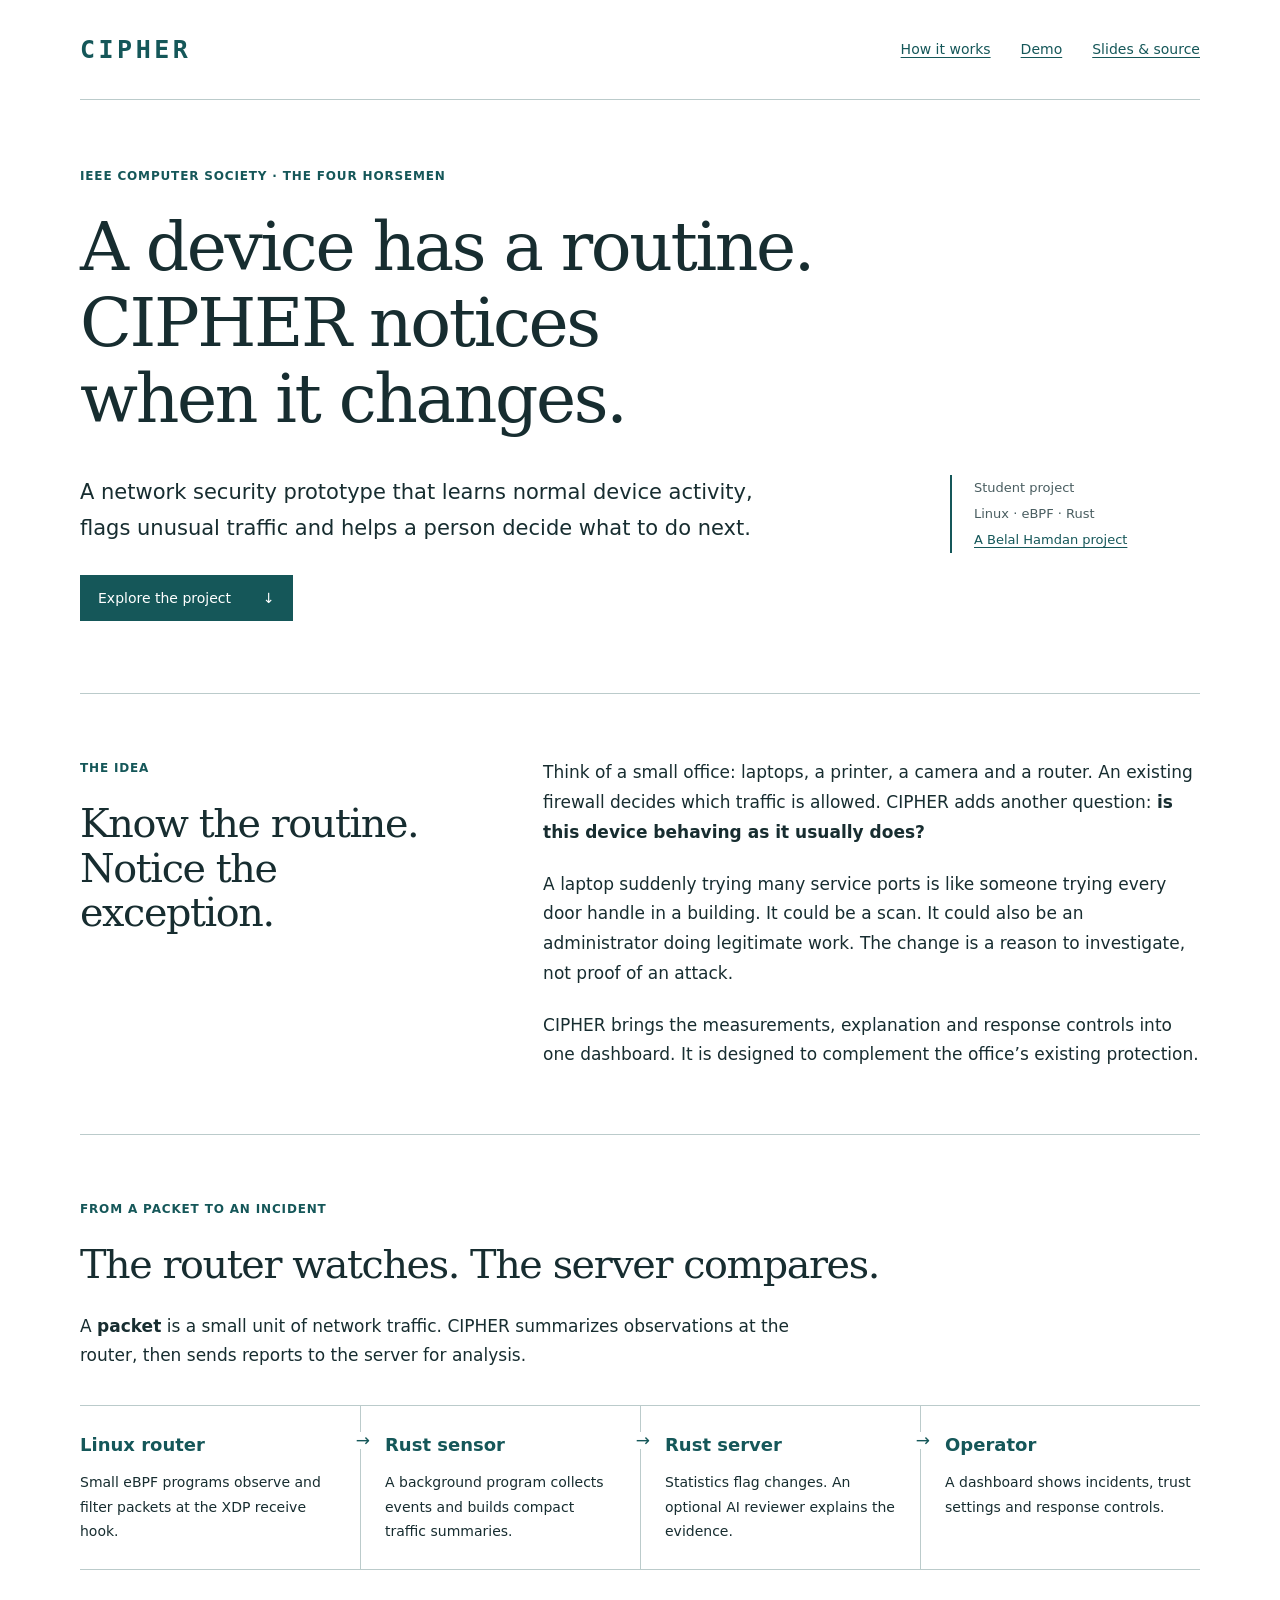
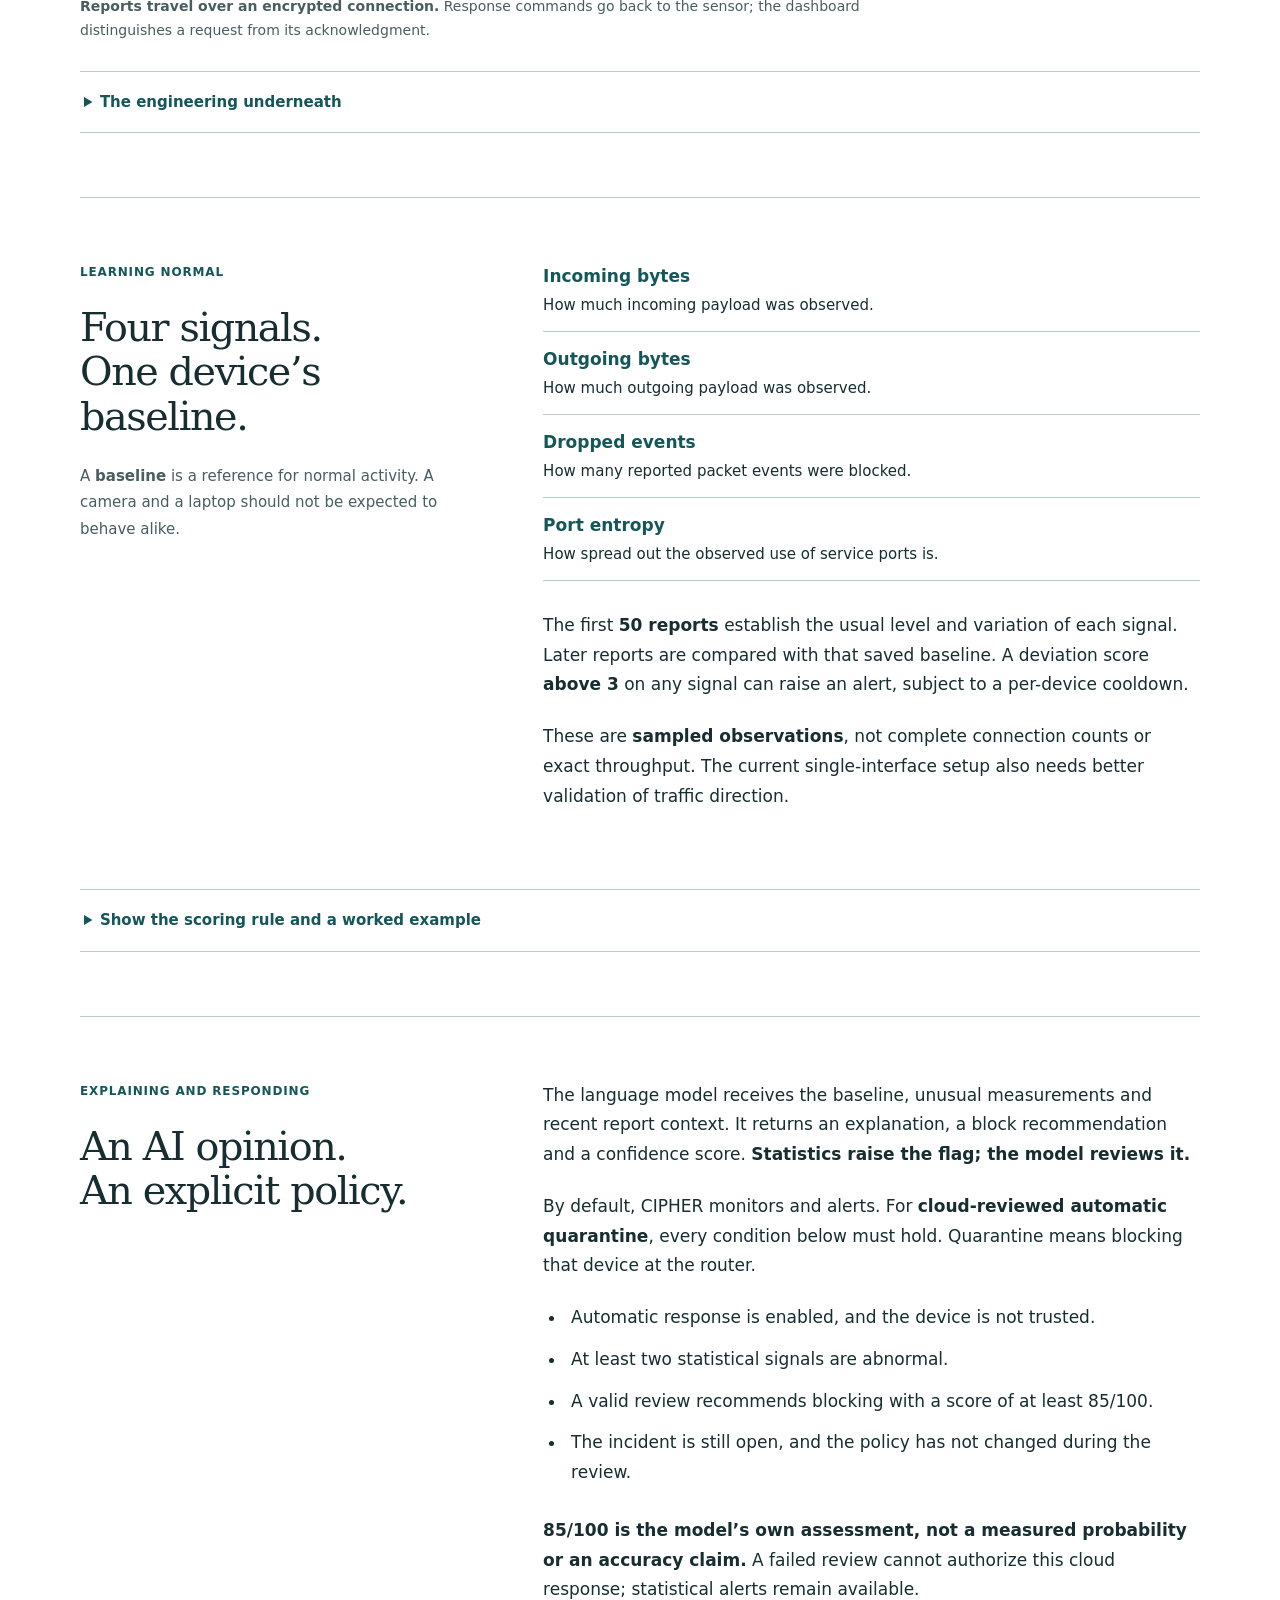
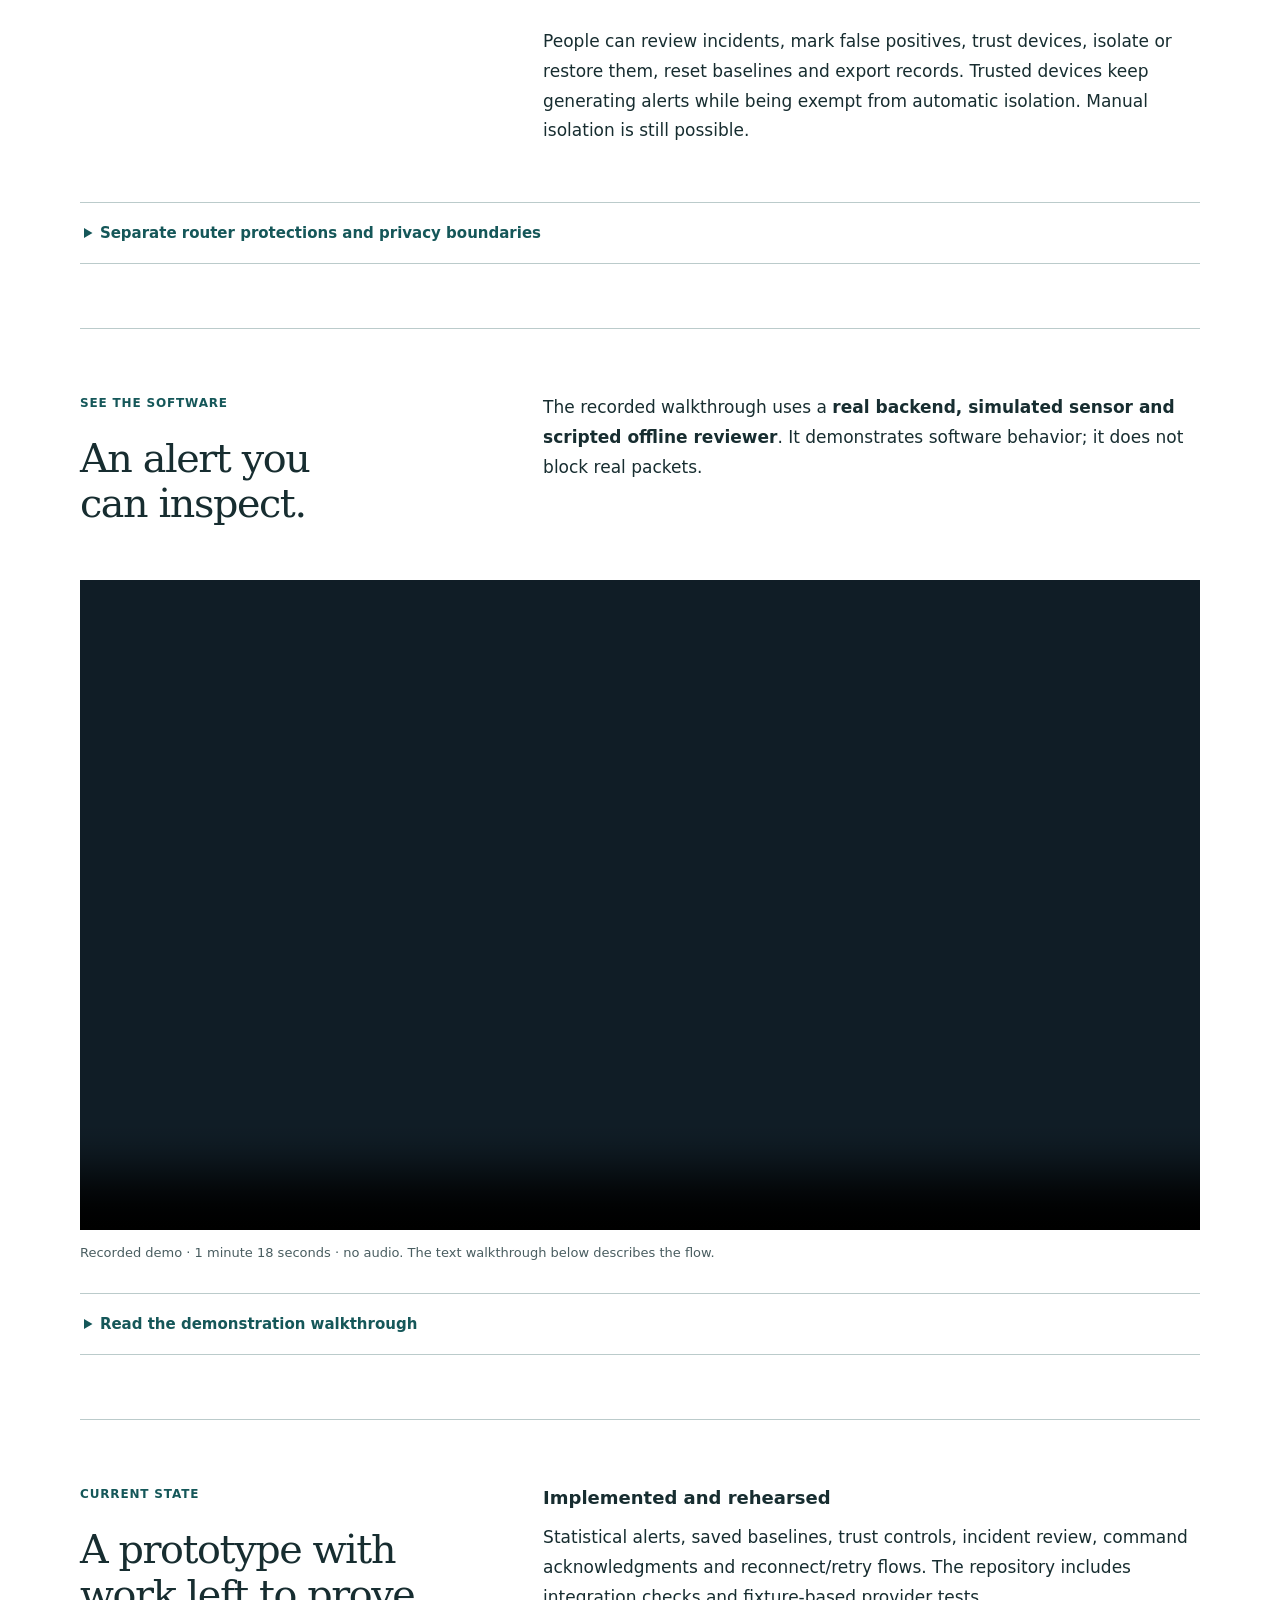
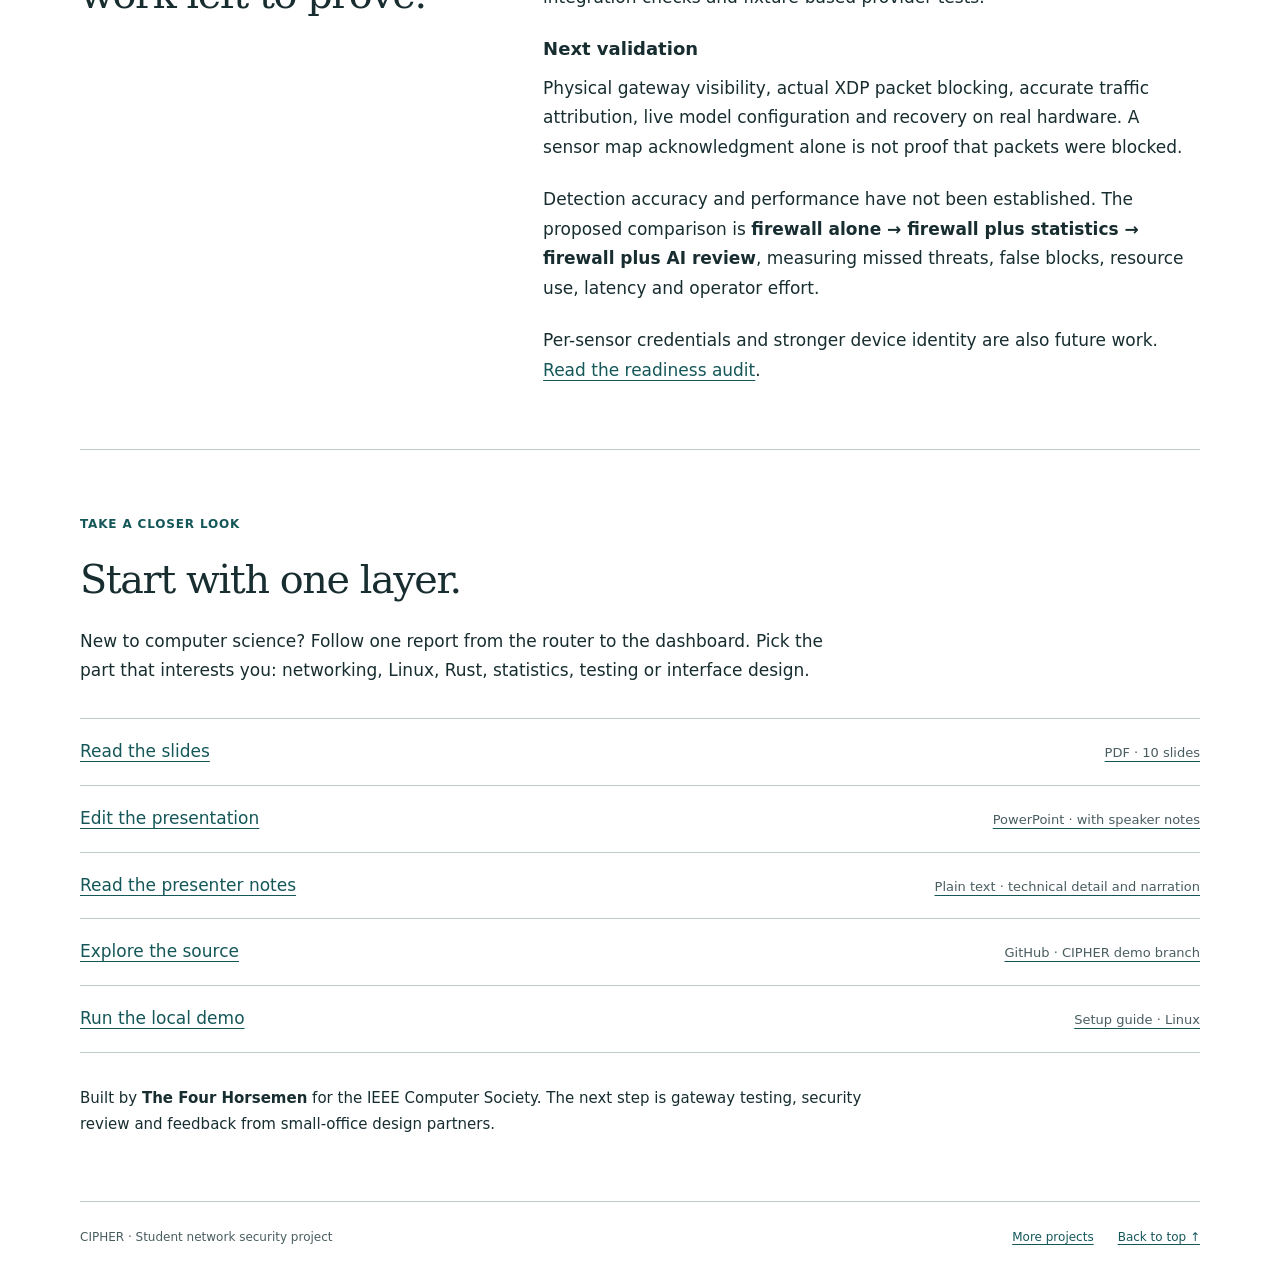
==== website/index.html @ 33bbf056 "Redesign CIPHER as a ten-slide student introduction and publish a minimal project site" ====
<!doctype html>
<html lang="en">
<head>
  <meta charset="utf-8">
  <meta name="viewport" content="width=device-width, initial-scale=1">
  <meta name="theme-color" content="#155759">
  <title>CIPHER — Understand what your network is doing</title>
  <meta name="description" content="A student-built network security prototype. CIPHER learns device routines, flags unusual traffic and helps an operator respond. Explore the design, demo and source.">
  <link rel="canonical" href="https://belalhamdan.com/ieee-cs-tech-project/">
  <meta property="og:title" content="CIPHER — Understand what your network is doing">
  <meta property="og:description" content="A first look at CIPHER: network security, explained from the packet to the operator.">
  <meta property="og:type" content="website">
  <meta property="og:url" content="https://belalhamdan.com/ieee-cs-tech-project/">
  <link rel="icon" href="favicon.svg" type="image/svg+xml">
  <link rel="stylesheet" href="style.css">
</head>
<body id="top">
  <a class="skip" href="#main">Skip to content</a>
  <header class="site-header wrap">
    <a class="wordmark" href="#top" aria-label="CIPHER, back to top">CIPHER</a>
    <nav aria-label="On this page">
      <a href="#how-it-works">How it works</a>
      <a href="#demo">Demo</a>
      <a href="#resources">Slides &amp; source</a>
    </nav>
  </header>

  <main id="main" class="wrap">
    <section class="intro" aria-labelledby="title">
      <p class="eyebrow">IEEE Computer Society · The Four Horsemen</p>
      <h1 id="title">A device has a routine.<br>CIPHER notices<br>when it changes.</h1>
      <div class="intro-bottom">
        <p class="lead">A network security prototype that learns normal device activity, flags unusual traffic and helps a person decide what to do next.</p>
        <p class="project-note">Student project<br>Linux · eBPF · Rust<br><a href="https://belalhamdan.com/en/fp/">A Belal Hamdan project</a></p>
      </div>
      <a class="button" href="#how-it-works">Explore the project <span aria-hidden="true">↓</span></a>
    </section>

    <section class="section split" id="idea" aria-labelledby="idea-title">
      <div><p class="eyebrow">The idea</p><h2 id="idea-title">Know the routine.<br>Notice the exception.</h2></div>
      <div class="prose">
        <p>Think of a small office: laptops, a printer, a camera and a router. An existing firewall decides which traffic is allowed. CIPHER adds another question: <strong>is this device behaving as it usually does?</strong></p>
        <p>A laptop suddenly trying many service ports is like someone trying every door handle in a building. It could be a scan. It could also be an administrator doing legitimate work. The change is a reason to investigate, not proof of an attack.</p>
        <p>CIPHER brings the measurements, explanation and response controls into one dashboard. It is designed to complement the office’s existing protection.</p>
      </div>
    </section>

    <section class="section" id="how-it-works" aria-labelledby="flow-title">
      <p class="eyebrow">From a packet to an incident</p>
      <h2 id="flow-title">The router watches. The server compares.</h2>
      <p class="section-intro">A <strong>packet</strong> is a small unit of network traffic. CIPHER summarizes observations at the router, then sends reports to the server for analysis.</p>
      <ol class="flow" aria-label="CIPHER data flow">
        <li><h3>Linux router</h3><p>Small eBPF programs observe and filter packets at the XDP receive hook.</p></li>
        <li><h3>Rust sensor</h3><p>A background program collects events and builds compact traffic summaries.</p></li>
        <li><h3>Rust server</h3><p>Statistics flag changes. An optional AI reviewer explains the evidence.</p></li>
        <li><h3>Operator</h3><p>A dashboard shows incidents, trust settings and response controls.</p></li>
      </ol>
      <p class="annotation"><strong>Reports travel over an encrypted connection.</strong> Response commands go back to the sensor; the dashboard distinguishes a request from its acknowledgment.</p>
      <details>
        <summary>The engineering underneath</summary>
        <div class="detail-body">
          <p><strong>eBPF</strong> runs small, verified programs in the Linux kernel, the core of the operating system. <strong>XDP</strong> is the receive hook used here; the current loader uses generic/SKB mode. The kernel emits events through a ring buffer. The Rust daemon aggregates metadata, with HyperLogLog used to estimate distinct addresses.</p>
          <p>Reports use <strong>FlatBuffers</strong>, a compact binary format, over a TLS WebSocket. The control plane uses Rust, Axum and SQLite. Baselines, device trust and local blocks persist. A durable outbox, acknowledgments and retries help the sensor recover after disconnects.</p>
          <p>The outbox retains up to 10,000 reports. Successful retries are deduplicated, but a crash between ingestion and receipt storage can still create duplicates. Reports older than 60 seconds are stored without driving current cloud isolation decisions. Telemetry retention is 24 hours.</p>
        </div>
      </details>
    </section>

    <section class="section split" id="detection" aria-labelledby="detection-title">
      <div><p class="eyebrow">Learning normal</p><h2 id="detection-title">Four signals.<br>One device’s baseline.</h2><p class="aside-copy">A <strong>baseline</strong> is a reference for normal activity. A camera and a laptop should not be expected to behave alike.</p></div>
      <div>
        <dl class="signals">
          <div><dt>Incoming bytes</dt><dd>How much incoming payload was observed.</dd></div>
          <div><dt>Outgoing bytes</dt><dd>How much outgoing payload was observed.</dd></div>
          <div><dt>Dropped events</dt><dd>How many reported packet events were blocked.</dd></div>
          <div><dt>Port entropy</dt><dd>How spread out the observed use of service ports is.</dd></div>
        </dl>
        <p>The first <strong>50 reports</strong> establish the usual level and variation of each signal. Later reports are compared with that saved baseline. A deviation score <strong>above 3</strong> on any signal can raise an alert, subject to a per-device cooldown.</p>
        <p>These are <strong>sampled observations</strong>, not complete connection counts or exact throughput. The current single-interface setup also needs better validation of traffic direction.</p>
      </div>
      <details class="full-width">
        <summary>Show the scoring rule and a worked example</summary>
        <div class="detail-body">
          <p>The score measures distance from the average, divided by a scale that accounts for normal variation:</p>
          <pre><code>score = abs(observed − mean) / scale
scale = max(standard deviation, floor, abs(mean) × 0.1)</code></pre>
          <p>The minimum scales are 4,096 bytes for each byte signal, 5 for dropped events and 0.25 for port entropy. These floors stop a tiny change after constant traffic from producing an enormous score.</p>
          <p><strong>Illustrative example:</strong> a baseline of 10 KiB, a new observation of 34 KiB and a scale of 4 KiB produce a score of 24 ÷ 4 = <strong>6</strong>. That exceeds the threshold of 3. It does not tell us why the change happened.</p>
          <p>The baseline stays fixed until reset; the training reports should represent ordinary activity. The default alert/review cooldown is 120 seconds. Thresholds and detection accuracy still need evaluation against real traffic.</p>
        </div>
      </details>
    </section>

    <section class="section split" id="response" aria-labelledby="response-title">
      <div><p class="eyebrow">Explaining and responding</p><h2 id="response-title">An AI opinion.<br>An explicit policy.</h2></div>
      <div class="prose">
        <p>The language model receives the baseline, unusual measurements and recent report context. It returns an explanation, a block recommendation and a confidence score. <strong>Statistics raise the flag; the model reviews it.</strong></p>
        <p>By default, CIPHER monitors and alerts. For <strong>cloud-reviewed automatic quarantine</strong>, every condition below must hold. Quarantine means blocking that device at the router.</p>
        <ul class="gates">
          <li>Automatic response is enabled, and the device is not trusted.</li>
          <li>At least two statistical signals are abnormal.</li>
          <li>A valid review recommends blocking with a score of at least 85/100.</li>
          <li>The incident is still open, and the policy has not changed during the review.</li>
        </ul>
        <p><strong>85/100 is the model’s own assessment, not a measured probability or an accuracy claim.</strong> A failed review cannot authorize this cloud response; statistical alerts remain available.</p>
        <p>People can review incidents, mark false positives, trust devices, isolate or restore them, reset baselines and export records. Trusted devices keep generating alerts while being exempt from automatic isolation. Manual isolation is still possible.</p>
      </div>
      <details class="full-width">
        <summary>Separate router protections and privacy boundaries</summary>
        <div class="detail-body">
          <p>The router also has local heuristics, including flagged-event volume and TCP reset/SYN ratios. Their automatic device isolation respects enforcement mode and trust, but does not require an AI review. Existing protocol, IP and DNS packet filters are separate: <strong>monitor mode does not disable them or remove existing blocks.</strong></p>
          <p>CIPHER does not decrypt HTTPS or send message bodies to the reviewer. The kernel does parse headers and selected DNS fields for filtering. Report metadata can include device identifiers; it should not be treated as anonymous.</p>
          <p>Provider adapters support Anthropic and OpenAI-compatible endpoints. The default offline demo uses a labeled scripted reviewer. A real provider or local model requires separate configuration and connection testing.</p>
        </div>
      </details>
    </section>

    <section class="section" id="demo" aria-labelledby="demo-title">
      <div class="split demo-heading">
        <div><p class="eyebrow">See the software</p><h2 id="demo-title">An alert you can inspect.</h2></div>
        <p>The recorded walkthrough uses a <strong>real backend, simulated sensor and scripted offline reviewer</strong>. It demonstrates software behavior; it does not block real packets.</p>
      </div>
      <figure>
        <video controls preload="none" playsinline poster="assets/incident.png" aria-label="CIPHER software demonstration, silent recording" aria-describedby="demo-description">
          <source src="assets/CIPHER_demo.mp4" type="video/mp4">
          <p><a href="assets/CIPHER_demo.mp4">Download the recorded demonstration.</a></p>
        </video>
        <figcaption id="demo-description">Recorded demo · 1 minute 18 seconds · no audio. The text walkthrough below describes the flow.</figcaption>
      </figure>
      <details>
        <summary>Read the demonstration walkthrough</summary>
        <div class="detail-body">
          <p><strong>Start with normal activity.</strong> The dashboard shows a device and its learned baseline. The default response mode is monitoring.</p>
          <p><strong>Introduce unusual traffic.</strong> A simulated scan changes several measurements. An incident shows the evidence and a plain-language explanation. In monitor mode, the device stays connected.</p>
          <p><strong>Enable automatic response.</strong> Repeat the scenario. The server requests isolation when the gate passes; the dashboard waits for the simulated sensor’s acknowledgment.</p>
          <p><strong>Trust and recovery.</strong> Trusting the device preserves alerts and exempts it from automatic isolation. A reviewer failure leaves statistical alerts available without authorizing a cloud block. Reset prepares the next demonstration.</p>
          <p>For the full presenter-led sequence, run <code>python3 scripts/booth.py tour</code> after starting the demo. See the <a href="https://github.com/Fleptor/ieee-cs-tech-project/blob/cipher/booth-readiness/docs/DEMO_GUIDE.md">demo guide</a>.</p>
        </div>
      </details>
    </section>

    <section class="section split" id="status" aria-labelledby="status-title">
      <div><p class="eyebrow">Current state</p><h2 id="status-title">A prototype with<br>work left to prove.</h2></div>
      <div class="prose">
        <h3>Implemented and rehearsed</h3>
        <p>Statistical alerts, saved baselines, trust controls, incident review, command acknowledgments and reconnect/retry flows. The repository includes integration checks and fixture-based provider tests.</p>
        <h3>Next validation</h3>
        <p>Physical gateway visibility, actual XDP packet blocking, accurate traffic attribution, live model configuration and recovery on real hardware. A sensor map acknowledgment alone is not proof that packets were blocked.</p>
        <p>Detection accuracy and performance have not been established. The proposed comparison is <strong>firewall alone → firewall plus statistics → firewall plus AI review</strong>, measuring missed threats, false blocks, resource use, latency and operator effort.</p>
        <p>Per-sensor credentials and stronger device identity are also future work. <a href="https://github.com/Fleptor/ieee-cs-tech-project/blob/cipher/booth-readiness/docs/BOOTH_READINESS.md">Read the readiness audit</a>.</p>
      </div>
    </section>

    <section class="section" id="resources" aria-labelledby="resources-title">
      <p class="eyebrow">Take a closer look</p>
      <h2 id="resources-title">Start with one layer.</h2>
      <p class="section-intro">New to computer science? Follow one report from the router to the dashboard. Pick the part that interests you: networking, Linux, Rust, statistics, testing or interface design.</p>
      <ul class="resources">
        <li><a href="assets/CIPHER_Startup_Alley_Pitch.pdf">Read the slides <span>PDF · 10 slides</span></a></li>
        <li><a href="assets/CIPHER_Startup_Alley_Pitch.pptx" download>Edit the presentation <span>PowerPoint · with speaker notes</span></a></li>
        <li><a href="assets/CIPHER_Presenter_Notes.txt">Read the presenter notes <span>Plain text · technical detail and narration</span></a></li>
        <li><a href="https://github.com/Fleptor/ieee-cs-tech-project/tree/cipher/booth-readiness">Explore the source <span>GitHub · CIPHER demo branch</span></a></li>
        <li><a href="https://github.com/Fleptor/ieee-cs-tech-project/blob/cipher/booth-readiness/docs/SETUP.md">Run the local demo <span>Setup guide · Linux</span></a></li>
      </ul>
      <p class="closing">Built by <strong>The Four Horsemen</strong> for the IEEE Computer Society. The next step is gateway testing, security review and feedback from small-office design partners.</p>
    </section>
  </main>

  <footer class="wrap site-footer"><p>CIPHER · Student network security project</p><div><a href="https://belalhamdan.com/en/fp/">More projects</a><a href="#top">Back to top ↑</a></div></footer>
</body>
</html>
---- website/style.css ----
:root {
  color-scheme: light;
  --ink: #172d30;
  --teal: #155759;
  --muted: #495d60;
  --line: #bbcbcb;
  --pale: #eff5f4;
  font-family: Verdana, "DejaVu Sans", sans-serif;
  color: var(--ink);
  background: #fff;
  font-synthesis: none;
}
* { box-sizing: border-box; }
body { margin: 0; font-size: 17px; line-height: 1.75; }
a { color: var(--teal); text-underline-offset: .23em; text-decoration-thickness: 1px; }
a:hover { text-decoration-thickness: 2px; }
a:focus-visible, summary:focus-visible, video:focus-visible { outline: 3px solid var(--teal); outline-offset: 5px; }
::selection { color: #fff; background: var(--teal); }
.wrap { width: min(1120px, calc(100% - 96px)); margin-inline: auto; }
.skip { position: absolute; left: 20px; top: -100px; padding: 12px 20px; background: #fff; z-index: 5; }
.skip:focus { top: 10px; }
.site-header { display: flex; justify-content: space-between; align-items: center; gap: 24px; min-height: 100px; border-bottom: 1px solid var(--line); }
.wordmark { font-family: "DejaVu Sans Mono", monospace; font-size: 25px; letter-spacing: .14em; font-weight: bold; text-decoration: none; }
nav { display: flex; flex-wrap: wrap; gap: 12px 30px; font-size: 14px; }
nav a { padding-block: 10px; }
.intro { padding: 66px 0 72px; }
.eyebrow { font-size: 12px; font-weight: bold; letter-spacing: .07em; text-transform: uppercase; color: var(--teal); margin: 0 0 22px; }
h1, h2 { font-family: Georgia, "DejaVu Serif", serif; font-weight: normal; letter-spacing: -.035em; line-height: 1.12; text-wrap: balance; }
h1 { font-size: clamp(42px, 5.3vw, 70px); margin: 0 0 38px; }
h2 { font-size: clamp(30px, 3.1vw, 42px); margin: 0 0 25px; }
h3 { font-size: 18px; line-height: 1.5; margin: 0 0 12px; }
p { margin: 0 0 22px; }
.intro-bottom { display: grid; grid-template-columns: 1fr 250px; gap: 80px; align-items: start; }
.lead { font-size: 21px; line-height: 1.7; max-width: 710px; }
.project-note { border-left: 2px solid var(--teal); padding-left: 22px; color: var(--muted); font-size: 13px; line-height: 2; }
.button { display: inline-flex; align-items: center; justify-content: space-between; gap: 32px; background: var(--teal); color: #fff; padding: 11px 18px; font-size: 14px; text-decoration: none; min-height: 46px; }
.button:hover { background: var(--ink); }
.section { border-top: 1px solid var(--line); padding: 64px 0; scroll-margin-top: 25px; }
.split { display: grid; grid-template-columns: 1fr 1.65fr; gap: 28px 65px; }
.full-width { grid-column: 1 / -1; }
.section-intro { max-width: 760px; }
.prose > :last-child { margin-bottom: 0; }
.aside-copy { font-size: 15px; color: var(--muted); }
.flow { display: grid; grid-template-columns: repeat(4, 1fr); list-style: none; margin: 34px 0 24px; padding: 0; border-block: 1px solid var(--line); }
.flow li { position: relative; padding: 25px 24px; border-left: 1px solid var(--line); }
.flow li:first-child { padding-left: 0; border-left: 0; }
.flow li:last-child { padding-right: 0; }
.flow p { font-size: 14px; margin: 0; }
.flow h3 { color: var(--teal); }
.flow li:not(:last-child)::after { content: "→"; position: absolute; right: -10px; top: 26px; background: #fff; line-height: 1; z-index: 1; color: var(--teal); }
.annotation { font-size: 14px; color: var(--muted); max-width: 850px; }
details { border-block: 1px solid var(--line); margin-top: 28px; }
summary { cursor: pointer; padding: 17px 4px; color: var(--teal); font-size: 15px; font-weight: bold; }
summary:hover { text-decoration: underline; text-underline-offset: .2em; }
details[open] summary { border-bottom: 1px solid var(--line); }
.detail-body { max-width: 900px; padding: 24px 4px 8px; font-size: 15px; }
.signals { margin: 0 0 30px; }
.signals > div { padding: 13px 0; border-bottom: 1px solid var(--line); }
.signals > div:first-child { padding-top: 0; }
dt { font-weight: bold; color: var(--teal); }
dd { margin: 0; font-size: 15px; }
pre { background: var(--pale); padding: 20px; white-space: pre-wrap; overflow-wrap: anywhere; line-height: 1.8; }
code { font-family: "DejaVu Sans Mono", monospace; font-size: .9em; overflow-wrap: anywhere; }
.gates { padding-left: 23px; margin: 0 0 28px; }
.gates li { padding-left: 5px; margin: 12px 0; }
.demo-heading { margin-bottom: 30px; align-items: start; }
.demo-heading p:last-child { margin-bottom: 0; }
figure { margin: 0; }
video { display: block; width: 100%; max-height: 650px; aspect-ratio: 8/5; background: #101d26; object-fit: contain; }
figcaption { font-size: 13px; color: var(--muted); margin-top: 12px; }
.resources { padding: 0; margin: 32px 0; list-style: none; border-top: 1px solid var(--line); }
.resources li { border-bottom: 1px solid var(--line); }
.resources a { display: flex; justify-content: space-between; align-items: baseline; gap: 15px 40px; padding: 18px 0; }
.resources span { color: var(--muted); font-size: 13px; text-align: right; }
.closing { font-size: 15px; max-width: 800px; margin-bottom: 0; }
.site-footer { display: flex; justify-content: space-between; gap: 18px; padding-block: 25px; border-top: 1px solid var(--line); font-size: 12px; color: var(--muted); }
.site-footer p { margin: 0; }
.site-footer div { display: flex; gap: 24px; }
@media (max-width: 850px) {
  .wrap { width: calc(100% - 48px); }
  .intro-bottom { grid-template-columns: 1fr; gap: 10px; }
  .project-note { border-left: 0; padding-left: 0; }
  .split { grid-template-columns: 1fr; gap: 20px; }
  .aside-copy { max-width: 600px; }
  .flow { grid-template-columns: 1fr 1fr; }
  .flow li:nth-child(3) { border-left: 0; padding-left: 0; }
  .flow li:nth-child(n+3) { border-top: 1px solid var(--line); }
  .flow li:nth-child(2)::after { display: none; }
  .section { padding-block: 48px; }
}
@media (max-width: 540px) {
  body { font-size: 16px; }
  .wrap { width: calc(100% - 36px); }
  .site-header { display: block; padding-block: 20px 12px; }
  nav { gap: 5px 20px; margin-top: 10px; font-size: 12px; }
  .intro { padding-block: 42px 48px; }
  h1 { font-size: clamp(35px, 9vw, 48px); }
  .lead { font-size: 18px; }
  .eyebrow { font-size: 10px; }
  .flow { grid-template-columns: 1fr; }
  .flow li, .flow li:first-child, .flow li:nth-child(3) { border-left: 0; padding: 20px 0; }
  .flow li+li { border-top: 1px solid var(--line); }
  .flow li:not(:last-child)::after { content: none; }
  .resources a { display: block; }
  .resources span { display: block; text-align: left; margin-top: 4px; }
  .site-footer { flex-direction: column; }
}
@media print {
  body { color: #000; font-size: 11pt; }
  .wrap { width: 100%; }
  .skip, nav, .button, video, .site-footer { display: none; }
  .intro, .section { padding-block: 20px; }
  h1 { font-size: 32pt; }
  h2 { font-size: 23pt; }
  h2, h3 { break-after: avoid; }
  .split, .intro-bottom { display: block; }
  .resources a { padding-block: 8px; }
}
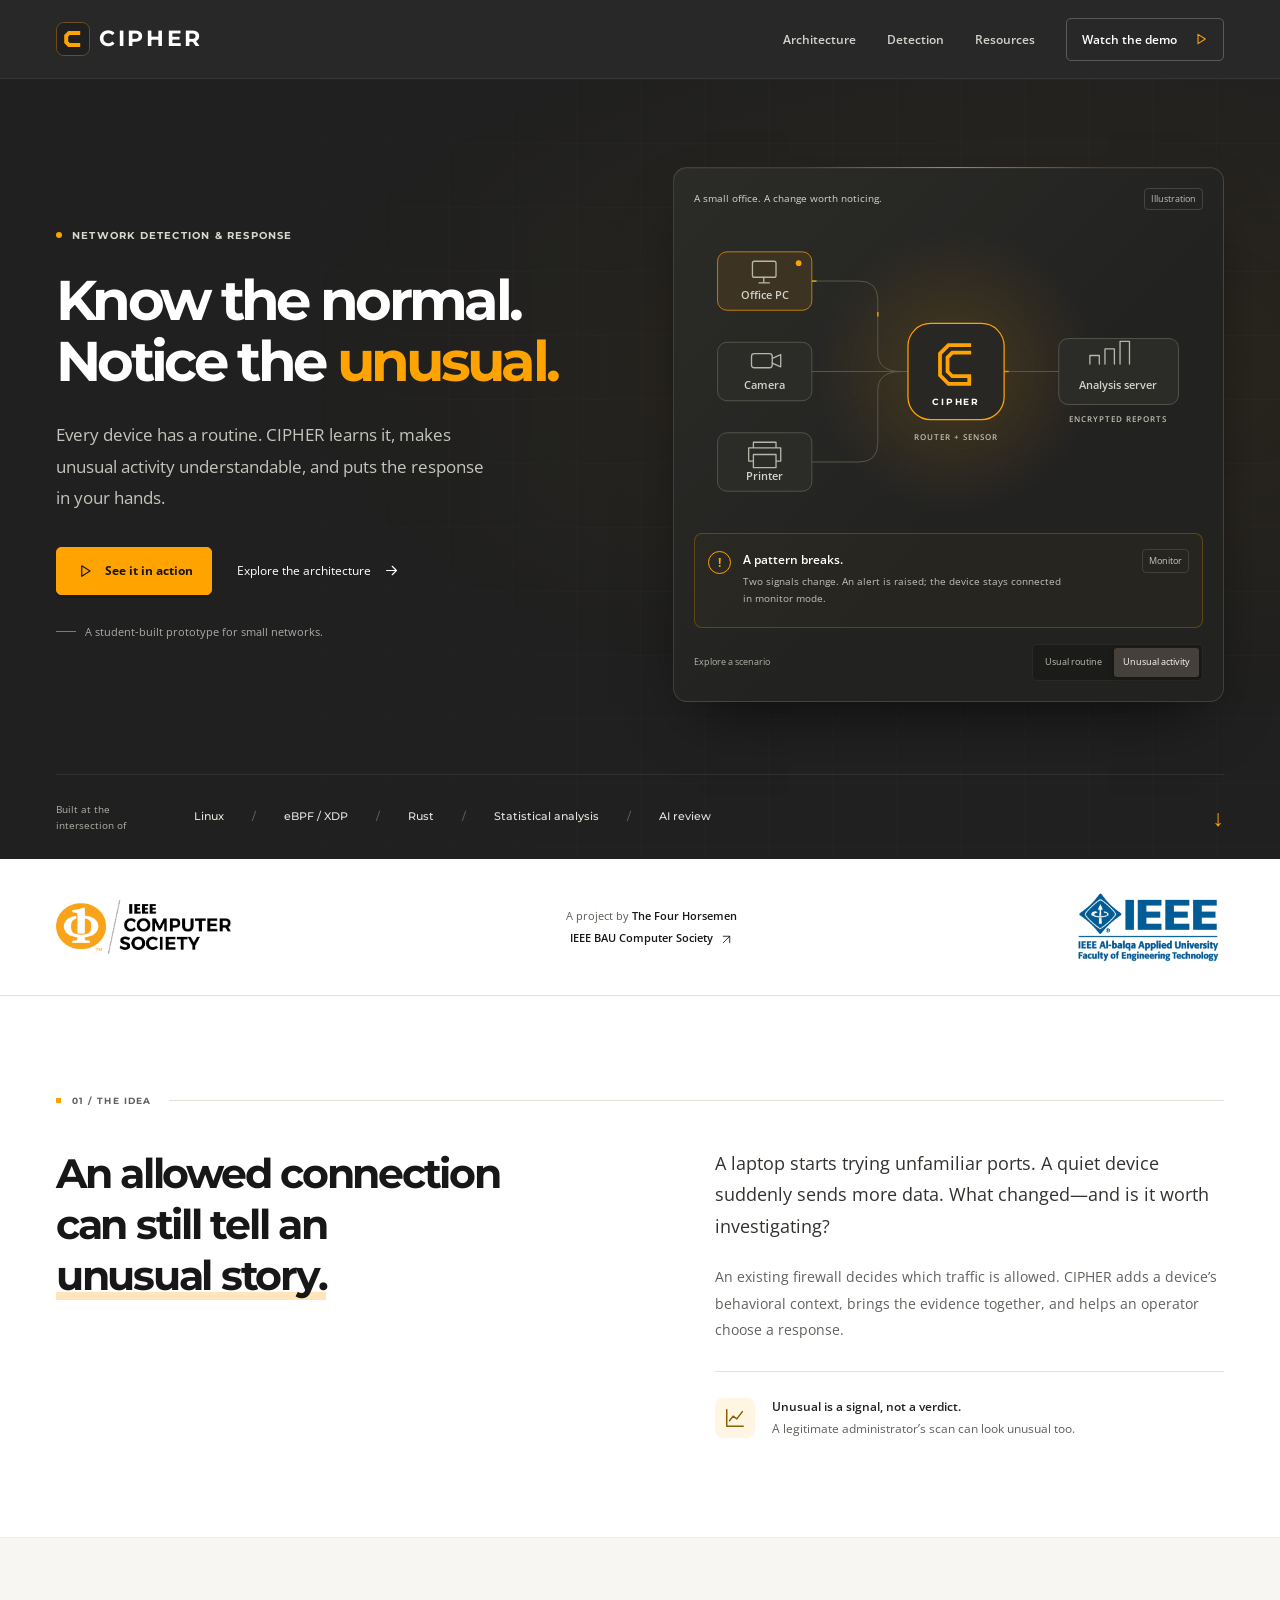
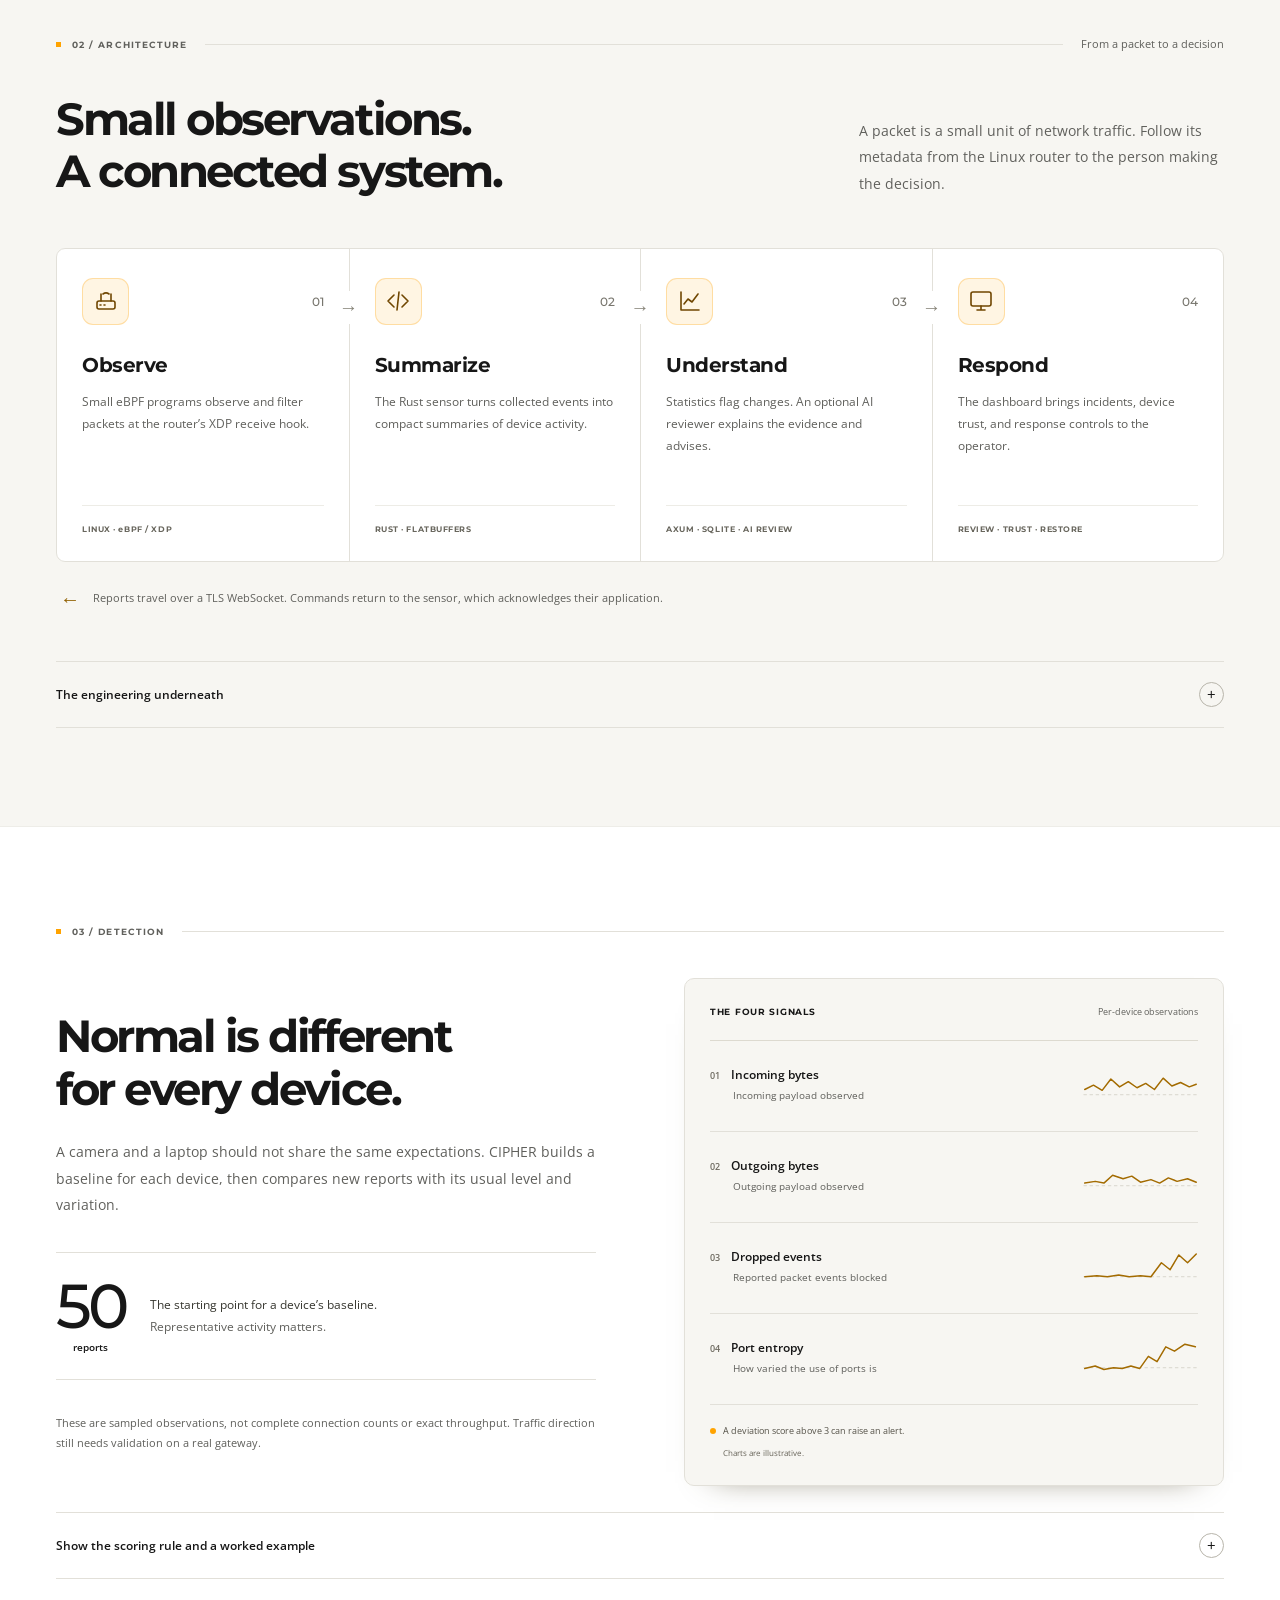
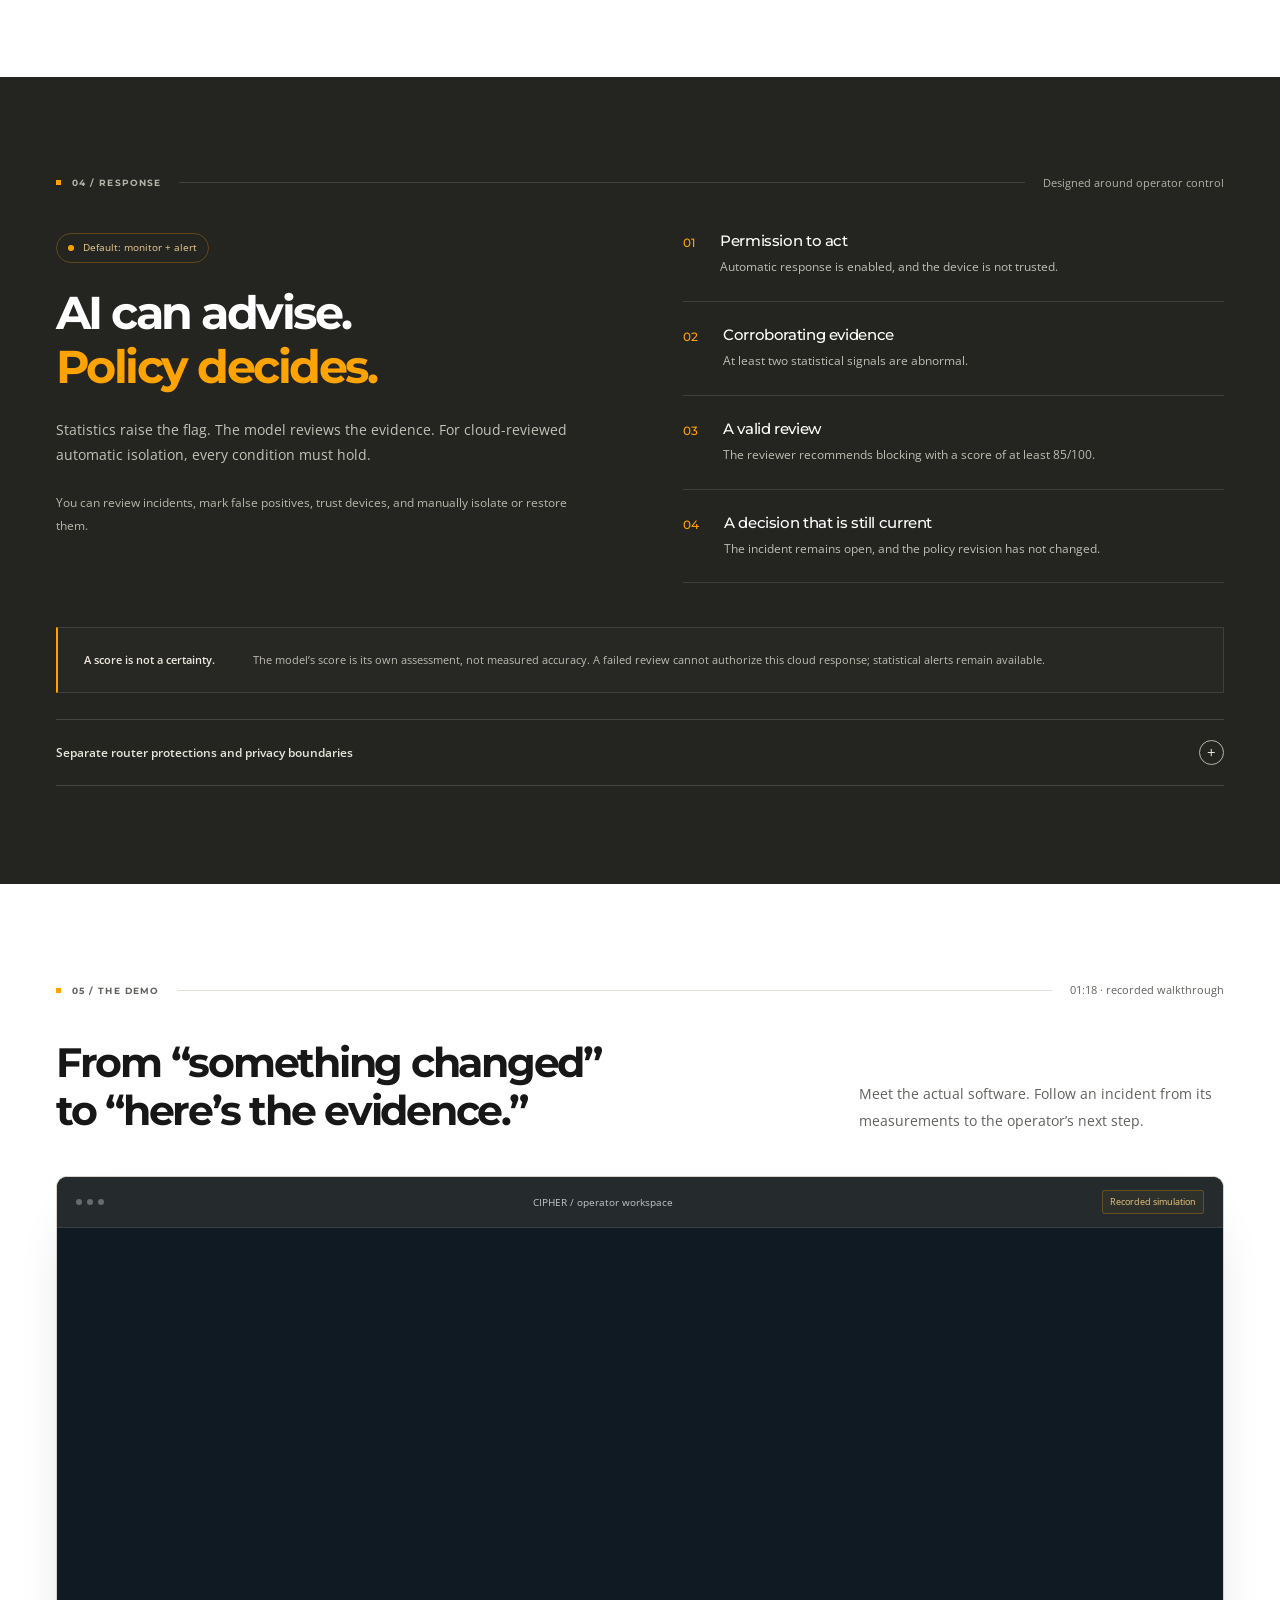
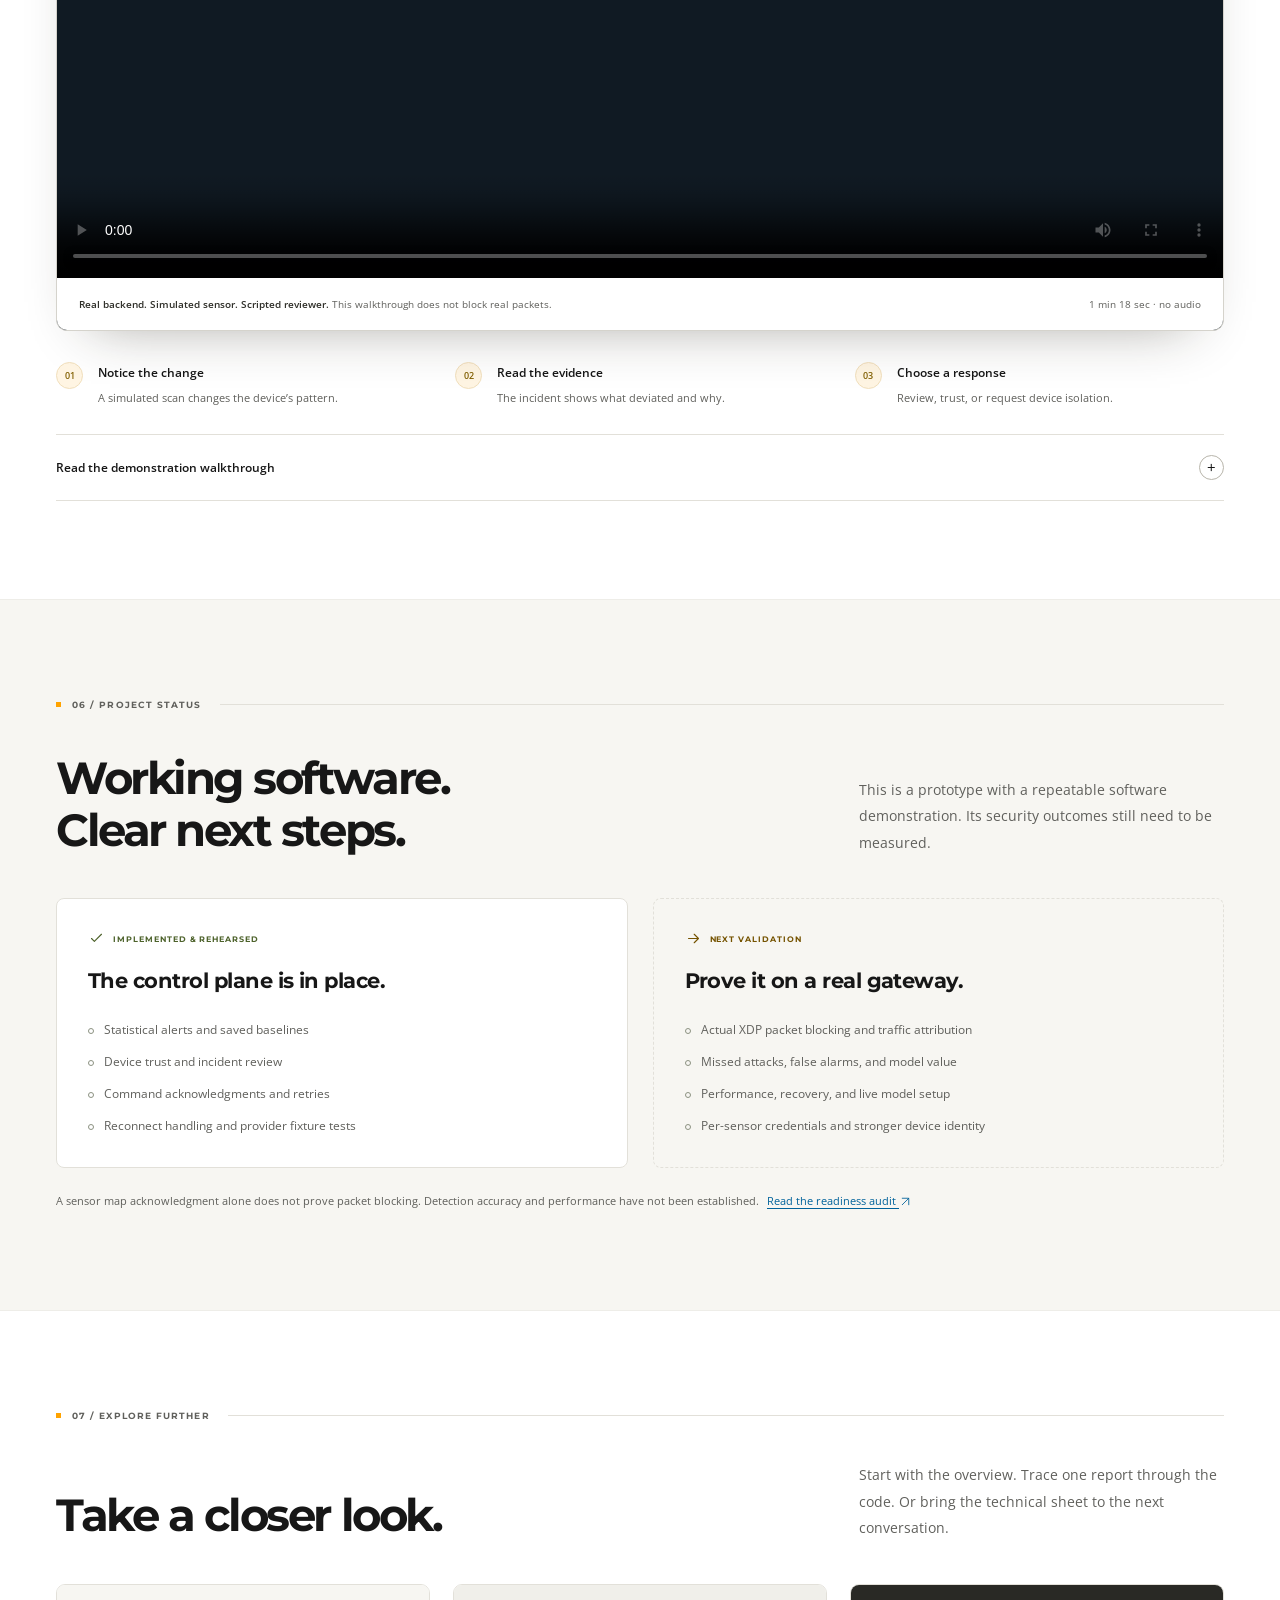
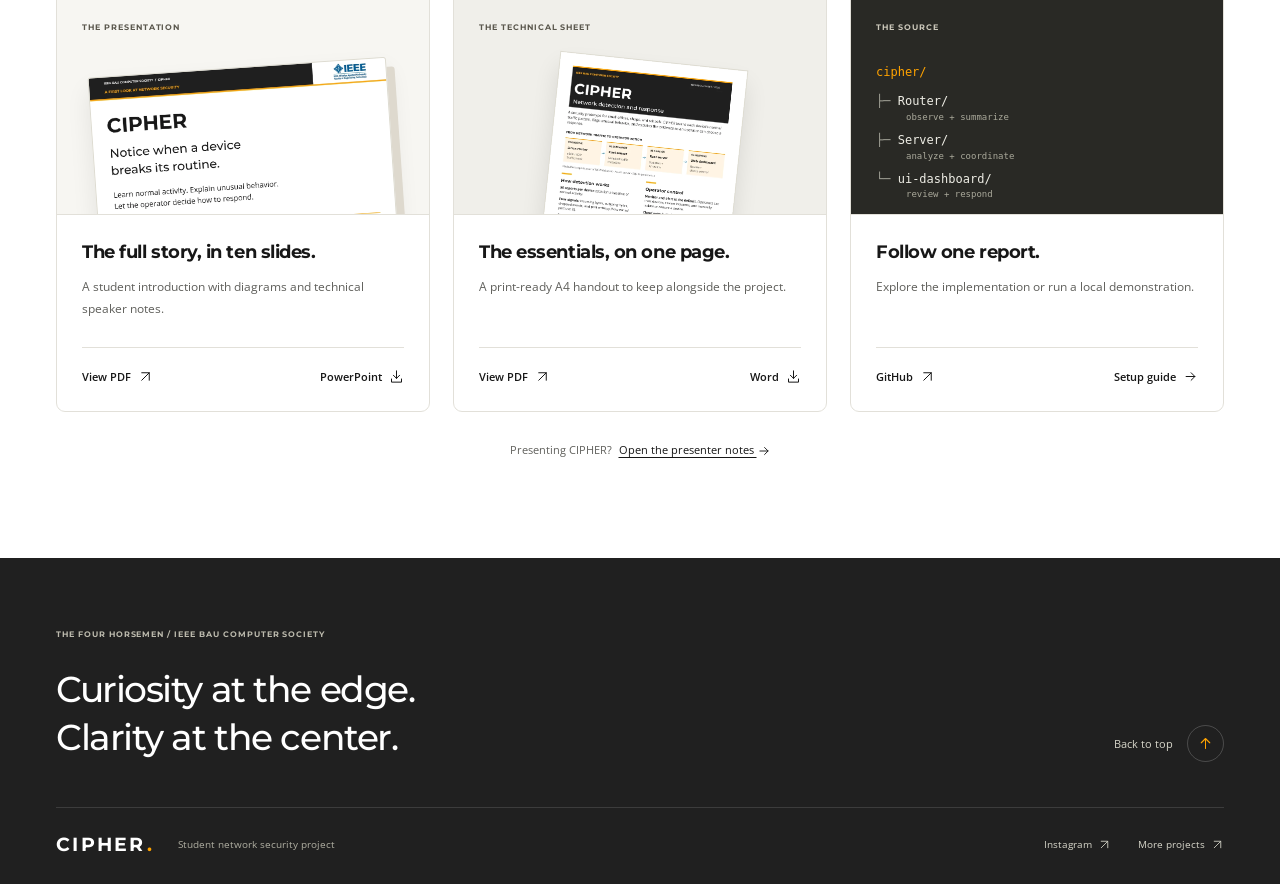
==== commit c6f756fa: "Redesign CIPHER website and unify Computer Society branding" ====
--- a/website/index.html
+++ b/website/index.html
@@ -3,60 +3,117 @@
 <head>
   <meta charset="utf-8">
   <meta name="viewport" content="width=device-width, initial-scale=1">
-  <meta name="theme-color" content="#155759">
-  <title>CIPHER — Understand what your network is doing</title>
-  <meta name="description" content="A student-built network security prototype. CIPHER learns device routines, flags unusual traffic and helps an operator respond. Explore the design, demo and source.">
+  <meta name="theme-color" content="#202020">
+  <title>CIPHER — Know the normal. Notice the unusual.</title>
+  <meta name="description" content="Inside CIPHER, an IEEE BAU Computer Society network security prototype. Explore the architecture, watch the demo, and see how unusual device behavior becomes an actionable incident.">
   <link rel="canonical" href="https://belalhamdan.com/ieee-cs-tech-project/">
-  <meta property="og:title" content="CIPHER — Understand what your network is doing">
-  <meta property="og:description" content="A first look at CIPHER: network security, explained from the packet to the operator.">
+  <meta property="og:title" content="CIPHER — Know the normal. Notice the unusual.">
+  <meta property="og:description" content="Network security, from the packet to the person. An IEEE BAU Computer Society project.">
   <meta property="og:type" content="website">
   <meta property="og:url" content="https://belalhamdan.com/ieee-cs-tech-project/">
   <link rel="icon" href="favicon.svg" type="image/svg+xml">
+  <link rel="stylesheet" href="brand/brand.css">
   <link rel="stylesheet" href="style.css">
+  <script src="site.js" defer></script>
 </head>
 <body id="top">
   <a class="skip" href="#main">Skip to content</a>
-  <header class="site-header wrap">
-    <a class="wordmark" href="#top" aria-label="CIPHER, back to top">CIPHER</a>
-    <nav aria-label="On this page">
-      <a href="#how-it-works">How it works</a>
-      <a href="#demo">Demo</a>
-      <a href="#resources">Slides &amp; source</a>
-    </nav>
+  <svg class="icon-library" xmlns="http://www.w3.org/2000/svg" aria-hidden="true"><defs>
+    <symbol id="i-arrow" viewBox="0 0 24 24"><path d="M5 12h14m-6-6 6 6-6 6"/></symbol>
+    <symbol id="i-external" viewBox="0 0 24 24"><path d="M6 18 18 6M6 6h12v12"/></symbol>
+    <symbol id="i-play" viewBox="0 0 24 24"><path d="m9 5 11 7-11 7Z"/></symbol>
+    <symbol id="i-router" viewBox="0 0 24 24"><rect x="3" y="12" width="18" height="8" rx="2"/><path d="M7 12V5m10 7V5M6 16h1m3 0h1M9 5a5 5 0 0 1 6 0"/></symbol>
+    <symbol id="i-code" viewBox="0 0 24 24"><path d="m8 6-6 6 6 6m8-12 6 6-6 6m-3-15-2 18"/></symbol>
+    <symbol id="i-chart" viewBox="0 0 24 24"><path d="M3 3v18h18M6 15l4-5 4 3 6-8"/></symbol>
+    <symbol id="i-monitor" viewBox="0 0 24 24"><rect x="2" y="3" width="20" height="14" rx="2"/><path d="M8 21h8m-4-4v4"/></symbol>
+    <symbol id="i-check" viewBox="0 0 24 24"><path d="m5 12 4 4 10-10"/></symbol>
+    <symbol id="i-download" viewBox="0 0 24 24"><path d="M12 3v12m-5-5 5 5 5-5M4 16v5h16v-5"/></symbol>
+  </defs></svg>
+
+  <header class="site-header">
+    <div class="wrap nav-inner">
+      <a class="wordmark" href="#top" aria-label="CIPHER, back to top"><img src="favicon.svg" width="34" height="34" alt=""><span>CIPHER</span></a>
+      <button class="nav-toggle" type="button" aria-expanded="false" aria-controls="site-nav" hidden><span>Menu</span><span class="menu-lines" aria-hidden="true"></span></button>
+      <nav id="site-nav" aria-label="On this page">
+        <a href="#how-it-works">Architecture</a><a href="#detection">Detection</a><a href="#resources">Resources</a>
+        <a class="nav-demo" href="#demo">Watch the demo <svg class="icon" aria-hidden="true"><use href="#i-play"/></svg></a>
+      </nav>
+    </div>
   </header>
 
-  <main id="main" class="wrap">
-    <section class="intro" aria-labelledby="title">
-      <p class="eyebrow">IEEE Computer Society · The Four Horsemen</p>
-      <h1 id="title">A device has a routine.<br>CIPHER notices<br>when it changes.</h1>
-      <div class="intro-bottom">
-        <p class="lead">A network security prototype that learns normal device activity, flags unusual traffic and helps a person decide what to do next.</p>
-        <p class="project-note">Student project<br>Linux · eBPF · Rust<br><a href="https://belalhamdan.com/en/fp/">A Belal Hamdan project</a></p>
-      </div>
-      <a class="button" href="#how-it-works">Explore the project <span aria-hidden="true">↓</span></a>
-    </section>
-
-    <section class="section split" id="idea" aria-labelledby="idea-title">
-      <div><p class="eyebrow">The idea</p><h2 id="idea-title">Know the routine.<br>Notice the exception.</h2></div>
-      <div class="prose">
-        <p>Think of a small office: laptops, a printer, a camera and a router. An existing firewall decides which traffic is allowed. CIPHER adds another question: <strong>is this device behaving as it usually does?</strong></p>
-        <p>A laptop suddenly trying many service ports is like someone trying every door handle in a building. It could be a scan. It could also be an administrator doing legitimate work. The change is a reason to investigate, not proof of an attack.</p>
-        <p>CIPHER brings the measurements, explanation and response controls into one dashboard. It is designed to complement the office’s existing protection.</p>
-      </div>
-    </section>
-
-    <section class="section" id="how-it-works" aria-labelledby="flow-title">
-      <p class="eyebrow">From a packet to an incident</p>
-      <h2 id="flow-title">The router watches. The server compares.</h2>
-      <p class="section-intro">A <strong>packet</strong> is a small unit of network traffic. CIPHER summarizes observations at the router, then sends reports to the server for analysis.</p>
-      <ol class="flow" aria-label="CIPHER data flow">
-        <li><h3>Linux router</h3><p>Small eBPF programs observe and filter packets at the XDP receive hook.</p></li>
-        <li><h3>Rust sensor</h3><p>A background program collects events and builds compact traffic summaries.</p></li>
-        <li><h3>Rust server</h3><p>Statistics flag changes. An optional AI reviewer explains the evidence.</p></li>
-        <li><h3>Operator</h3><p>A dashboard shows incidents, trust settings and response controls.</p></li>
-      </ol>
-      <p class="annotation"><strong>Reports travel over an encrypted connection.</strong> Response commands go back to the sensor; the dashboard distinguishes a request from its acknowledgment.</p>
-      <details>
+  <main id="main">
+    <section class="hero" aria-labelledby="title">
+      <div class="hero-grid wrap">
+        <div class="hero-copy">
+          <p class="eyebrow"><span class="status-dot" aria-hidden="true"></span> Network detection &amp; response</p>
+          <h1 id="title">Know the normal.<br>Notice the <em>unusual.</em></h1>
+          <p class="hero-lead">Every device has a routine. CIPHER learns it, makes unusual activity understandable, and puts the response in your hands.</p>
+          <div class="hero-actions">
+            <a class="button" href="#demo"><svg class="icon" aria-hidden="true"><use href="#i-play"/></svg> See it in action</a>
+            <a class="text-link" href="#how-it-works">Explore the architecture <svg class="icon" aria-hidden="true"><use href="#i-arrow"/></svg></a>
+          </div>
+          <p class="hero-note"><span class="tiny-rule" aria-hidden="true"></span> A student-built prototype for small networks.</p>
+        </div>
+
+        <figure class="network-panel" data-scenario="unusual" aria-labelledby="network-title">
+          <div class="panel-top"><span id="network-title">A small office. A change worth noticing.</span><span class="panel-tag">Illustration</span></div>
+          <svg class="network-map" viewBox="0 0 540 330" role="img" aria-label="A laptop, camera, and printer send traffic through the CIPHER router. Reports continue to the analysis server.">
+            <defs><radialGradient id="router-glow"><stop stop-color="#ffa300" stop-opacity=".16"/><stop offset="1" stop-color="#ffa300" stop-opacity="0"/></radialGradient></defs>
+            <circle cx="278" cy="165" r="150" fill="url(#router-glow)"/>
+            <g class="map-orbits"><circle cx="278" cy="165" r="110"/><circle cx="278" cy="165" r="82"/></g>
+            <g class="map-path"><path d="M125 69h50q20 0 20 20v56q0 20 25 20h7"/><path d="M125 165h102"/><path d="M125 261h50q20 0 20-20v-56q0-20 25-20h7"/><path d="M329 165h58"/></g>
+            <path class="packet-path" d="M125 69h50q20 0 20 20v56q0 20 25 20h7M329 165h58"/>
+            <g class="map-node office-pc"><rect x="25" y="38" width="100" height="62" rx="10"/><rect class="node-icon" x="62" y="48" width="25" height="17" rx="2"/><path class="node-icon" d="M69 71h11m-6-6v6"/><text x="75" y="88">Office PC</text><circle class="node-dot" cx="111" cy="50" r="3"/></g>
+            <g class="map-node"><rect x="25" y="134" width="100" height="62" rx="10"/><rect class="node-icon" x="61" y="146" width="22" height="15" rx="3"/><path class="node-icon" d="m83 151 9-4v13l-9-4"/><text x="75" y="184">Camera</text></g>
+            <g class="map-node"><rect x="25" y="230" width="100" height="62" rx="10"/><path class="node-icon" d="M63 246v-6h24v6m-24 14h-5v-14h34v14h-5m-24-7h24v14H63Z"/><text x="75" y="280">Printer</text></g>
+            <g class="router-node"><rect x="227" y="114" width="102" height="102" rx="24"/><path d="M292 137h-22l-9 9v23l9 9h22v-8h-18l-5-5v-15l5-5h18"/><text x="278" y="200">CIPHER</text></g>
+            <text class="map-caption" x="278" y="238">ROUTER + SENSOR</text>
+            <g class="map-node"><rect x="387" y="130" width="127" height="70" rx="10"/><path class="node-icon" d="M420 157v-9h10v9m6 0v-16h10v16m6 0v-24h10v24"/><text x="450" y="184">Analysis server</text></g>
+            <text class="map-caption transport" x="450" y="219">ENCRYPTED REPORTS</text>
+          </svg>
+          <div class="incident-mini">
+            <span class="incident-mark" aria-hidden="true">!</span>
+            <div><strong id="scenario-title">A pattern breaks.</strong><p id="scenario-summary">Two signals change. An alert is raised; the device stays connected in monitor mode.</p></div>
+            <span class="mode-tag">Monitor</span>
+          </div>
+          <div class="scenario-switch" role="group" aria-label="Explore an illustrative traffic scenario">
+            <span>Explore a scenario</span>
+            <div><button type="button" data-scenario-choice="normal" aria-pressed="false">Usual routine</button><button type="button" data-scenario-choice="unusual" aria-pressed="true">Unusual activity</button></div>
+          </div>
+          <figcaption class="sr-only" id="scenario-announcement" aria-live="polite">Illustrative unusual activity. Two signals change, raising an alert without automatic isolation in monitor mode.</figcaption>
+        </figure>
+      </div>
+      <div class="hero-bottom wrap"><span>Built at the intersection of</span><ul aria-label="Core technologies"><li>Linux</li><li>eBPF / XDP</li><li>Rust</li><li>Statistical analysis</li><li>AI review</li></ul><a href="#idea" class="scroll-cue" aria-label="Continue to the project idea">↓</a></div>
+    </section>
+
+    <div class="chapter-strip">
+      <div class="wrap chapter-inner" role="group" aria-label="Project organizations">
+        <img class="society-logo" src="brand/logos/ieee-computer-society.png" width="200" height="61" alt="IEEE Computer Society">
+        <p>A project by <strong>The Four Horsemen</strong><br><a href="https://www.instagram.com/ieee_bau_cs/">IEEE BAU Computer Society <svg class="icon" aria-hidden="true"><use href="#i-external"/></svg></a></p>
+        <img class="branch-logo" src="brand/logos/ieee-bau-branch.png" width="164" height="80" alt="IEEE Al-Balqa Applied University, Faculty of Engineering Technology student branch">
+      </div>
+    </div>
+
+    <section class="section idea-section wrap" id="idea" aria-labelledby="idea-title">
+      <div class="section-index"><span>01 / THE IDEA</span><span class="index-line"></span></div>
+      <div class="idea-layout">
+        <h2 id="idea-title">An allowed connection<br>can still tell an<br><em>unusual story.</em></h2>
+        <div class="idea-copy"><p class="large-copy">A laptop starts trying unfamiliar ports. A quiet device suddenly sends more data. What changed—and is it worth investigating?</p><p>An existing firewall decides which traffic is allowed. CIPHER adds a device’s behavioral context, brings the evidence together, and helps an operator choose a response.</p><div class="principle"><svg class="icon" aria-hidden="true"><use href="#i-chart"/></svg><p><strong>Unusual is a signal, not a verdict.</strong><br>A legitimate administrator’s scan can look unusual too.</p></div></div>
+      </div>
+    </section>
+
+    <section class="architecture section" id="how-it-works" aria-labelledby="flow-title">
+      <div class="wrap">
+        <div class="section-index"><span>02 / ARCHITECTURE</span><span class="index-line"></span><span class="section-aside">From a packet to a decision</span></div>
+        <div class="section-heading"><h2 id="flow-title">Small observations.<br>A connected system.</h2><p>A packet is a small unit of network traffic. Follow its metadata from the Linux router to the person making the decision.</p></div>
+        <ol class="pipeline" aria-label="CIPHER data flow">
+          <li><div class="pipeline-head"><span class="step-icon"><svg class="icon" aria-hidden="true"><use href="#i-router"/></svg></span><span class="step-number">01</span></div><h3>Observe</h3><p>Small eBPF programs observe and filter packets at the router’s XDP receive hook.</p><span class="tech-label">LINUX · eBPF / XDP</span></li>
+          <li><div class="pipeline-head"><span class="step-icon"><svg class="icon" aria-hidden="true"><use href="#i-code"/></svg></span><span class="step-number">02</span></div><h3>Summarize</h3><p>The Rust sensor turns collected events into compact summaries of device activity.</p><span class="tech-label">RUST · FLATBUFFERS</span></li>
+          <li><div class="pipeline-head"><span class="step-icon"><svg class="icon" aria-hidden="true"><use href="#i-chart"/></svg></span><span class="step-number">03</span></div><h3>Understand</h3><p>Statistics flag changes. An optional AI reviewer explains the evidence and advises.</p><span class="tech-label">AXUM · SQLITE · AI REVIEW</span></li>
+          <li><div class="pipeline-head"><span class="step-icon"><svg class="icon" aria-hidden="true"><use href="#i-monitor"/></svg></span><span class="step-number">04</span></div><h3>Respond</h3><p>The dashboard brings incidents, device trust, and response controls to the operator.</p><span class="tech-label">REVIEW · TRUST · RESTORE</span></li>
+        </ol>
+        <div class="transport-note"><span class="transport-line" aria-hidden="true">←</span><p>Reports travel over a TLS WebSocket. Commands return to the sensor, which acknowledges their application.</p></div>
+        <details>
         <summary>The engineering underneath</summary>
         <div class="detail-body">
           <p><strong>eBPF</strong> runs small, verified programs in the Linux kernel, the core of the operating system. <strong>XDP</strong> is the receive hook used here; the current loader uses generic/SKB mode. The kernel emits events through a ring buffer. The Rust daemon aggregates metadata, with HyperLogLog used to estimate distinct addresses.</p>
@@ -64,21 +121,25 @@
           <p>The outbox retains up to 10,000 reports. Successful retries are deduplicated, but a crash between ingestion and receipt storage can still create duplicates. Reports older than 60 seconds are stored without driving current cloud isolation decisions. Telemetry retention is 24 hours.</p>
         </div>
       </details>
-    </section>
-
-    <section class="section split" id="detection" aria-labelledby="detection-title">
-      <div><p class="eyebrow">Learning normal</p><h2 id="detection-title">Four signals.<br>One device’s baseline.</h2><p class="aside-copy">A <strong>baseline</strong> is a reference for normal activity. A camera and a laptop should not be expected to behave alike.</p></div>
-      <div>
-        <dl class="signals">
-          <div><dt>Incoming bytes</dt><dd>How much incoming payload was observed.</dd></div>
-          <div><dt>Outgoing bytes</dt><dd>How much outgoing payload was observed.</dd></div>
-          <div><dt>Dropped events</dt><dd>How many reported packet events were blocked.</dd></div>
-          <div><dt>Port entropy</dt><dd>How spread out the observed use of service ports is.</dd></div>
-        </dl>
-        <p>The first <strong>50 reports</strong> establish the usual level and variation of each signal. Later reports are compared with that saved baseline. A deviation score <strong>above 3</strong> on any signal can raise an alert, subject to a per-device cooldown.</p>
-        <p>These are <strong>sampled observations</strong>, not complete connection counts or exact throughput. The current single-interface setup also needs better validation of traffic direction.</p>
-      </div>
-      <details class="full-width">
+      </div>
+    </section>
+
+    <section class="section wrap" id="detection" aria-labelledby="detection-title">
+      <div class="section-index"><span>03 / DETECTION</span><span class="index-line"></span></div>
+      <div class="detection-layout">
+        <div class="detection-copy"><h2 id="detection-title">Normal is different<br>for every device.</h2><p>A camera and a laptop should not share the same expectations. CIPHER builds a baseline for each device, then compares new reports with its usual level and variation.</p><div class="baseline-stat"><strong>50<span>reports</span></strong><p>The starting point for a device’s baseline.<br><span>Representative activity matters.</span></p></div><p class="fine-print">These are sampled observations, not complete connection counts or exact throughput. Traffic direction still needs validation on a real gateway.</p></div>
+        <div class="signal-board">
+          <div class="board-heading"><span class="mini-label">THE FOUR SIGNALS</span><span class="board-caption">Per-device observations</span></div>
+          <ul class="signal-list">
+            <li><div class="signal-text"><h3><span class="signal-n">01</span> Incoming bytes</h3><p>Incoming payload observed</p></div><svg class="spark" viewBox="0 0 132 40" role="img" aria-label="Illustrative incoming traffic pattern"><path d="M1 30h130" class="spark-baseline"/><path d="m2 24 10-5 10 6 10-13 10 9 10-6 10 7 10-5 10 7 10-13 10 9 10-4 10 5 8-3"/></svg></li>
+            <li><div class="signal-text"><h3><span class="signal-n">02</span> Outgoing bytes</h3><p>Outgoing payload observed</p></div><svg class="spark" viewBox="0 0 132 40" role="img" aria-label="Illustrative outgoing traffic pattern"><path d="M1 30h130" class="spark-baseline"/><path d="m2 27 12-2 10 2 10-9 12 4 10-3 10 7 12-3 10 4 10-6 10 4 12-3 10 4"/></svg></li>
+            <li><div class="signal-text"><h3><span class="signal-n">03</span> Dropped events</h3><p>Reported packet events blocked</p></div><svg class="spark" viewBox="0 0 132 40" role="img" aria-label="Illustrative rise in dropped events"><path d="M1 30h130" class="spark-baseline"/><path d="m2 30 14-1 12 1 13-2 12 2 13-1 12 1 12-16 10 8 10-17 10 9 10-10"/></svg></li>
+            <li><div class="signal-text"><h3><span class="signal-n">04</span> Port entropy</h3><p>How varied the use of ports is</p></div><svg class="spark" viewBox="0 0 132 40" role="img" aria-label="Illustrative rise in port variety"><path d="M1 30h130" class="spark-baseline"/><path d="m2 31 12-3 10 4 11-2 10 1 10-3 10 3 10-14 10 6 10-17 10 5 12-8 12 3"/></svg></li>
+          </ul>
+          <p class="signal-foot"><span class="small-dot" aria-hidden="true"></span> A deviation score above 3 can raise an alert.<span>Charts are illustrative.</span></p>
+        </div>
+      </div>
+      <details>
         <summary>Show the scoring rule and a worked example</summary>
         <div class="detail-body">
           <p>The score measures distance from the average, divided by a scale that accounts for normal variation:</p>
@@ -91,21 +152,20 @@
       </details>
     </section>
 
-    <section class="section split" id="response" aria-labelledby="response-title">
-      <div><p class="eyebrow">Explaining and responding</p><h2 id="response-title">An AI opinion.<br>An explicit policy.</h2></div>
-      <div class="prose">
-        <p>The language model receives the baseline, unusual measurements and recent report context. It returns an explanation, a block recommendation and a confidence score. <strong>Statistics raise the flag; the model reviews it.</strong></p>
-        <p>By default, CIPHER monitors and alerts. For <strong>cloud-reviewed automatic quarantine</strong>, every condition below must hold. Quarantine means blocking that device at the router.</p>
-        <ul class="gates">
-          <li>Automatic response is enabled, and the device is not trusted.</li>
-          <li>At least two statistical signals are abnormal.</li>
-          <li>A valid review recommends blocking with a score of at least 85/100.</li>
-          <li>The incident is still open, and the policy has not changed during the review.</li>
-        </ul>
-        <p><strong>85/100 is the model’s own assessment, not a measured probability or an accuracy claim.</strong> A failed review cannot authorize this cloud response; statistical alerts remain available.</p>
-        <p>People can review incidents, mark false positives, trust devices, isolate or restore them, reset baselines and export records. Trusted devices keep generating alerts while being exempt from automatic isolation. Manual isolation is still possible.</p>
-      </div>
-      <details class="full-width">
+    <section class="response-section" id="response" aria-labelledby="response-title">
+      <div class="wrap section">
+        <div class="section-index"><span>04 / RESPONSE</span><span class="index-line"></span><span class="section-aside">Designed around operator control</span></div>
+        <div class="response-layout">
+          <div><span class="default-mode"><span class="small-dot" aria-hidden="true"></span> Default: monitor + alert</span><h2 id="response-title">AI can advise.<br><em>Policy decides.</em></h2><p>Statistics raise the flag. The model reviews the evidence. For cloud-reviewed automatic isolation, every condition must hold.</p><p class="response-control">You can review incidents, mark false positives, trust devices, and manually isolate or restore them.</p></div>
+          <ol class="gate-list">
+            <li><span>01</span><div><h3>Permission to act</h3><p>Automatic response is enabled, and the device is not trusted.</p></div></li>
+            <li><span>02</span><div><h3>Corroborating evidence</h3><p>At least two statistical signals are abnormal.</p></div></li>
+            <li><span>03</span><div><h3>A valid review</h3><p>The reviewer recommends blocking with a score of at least 85/100.</p></div></li>
+            <li><span>04</span><div><h3>A decision that is still current</h3><p>The incident remains open, and the policy revision has not changed.</p></div></li>
+          </ol>
+        </div>
+        <div class="response-note"><strong>A score is not a certainty.</strong><p>The model’s score is its own assessment, not measured accuracy. A failed review cannot authorize this cloud response; statistical alerts remain available.</p></div>
+        <details>
         <summary>Separate router protections and privacy boundaries</summary>
         <div class="detail-body">
           <p>The router also has local heuristics, including flagged-event volume and TCP reset/SYN ratios. Their automatic device isolation respects enforcement mode and trust, but does not require an AI review. Existing protocol, IP and DNS packet filters are separate: <strong>monitor mode does not disable them or remove existing blocks.</strong></p>
@@ -113,20 +173,21 @@
           <p>Provider adapters support Anthropic and OpenAI-compatible endpoints. The default offline demo uses a labeled scripted reviewer. A real provider or local model requires separate configuration and connection testing.</p>
         </div>
       </details>
-    </section>
-
-    <section class="section" id="demo" aria-labelledby="demo-title">
-      <div class="split demo-heading">
-        <div><p class="eyebrow">See the software</p><h2 id="demo-title">An alert you can inspect.</h2></div>
-        <p>The recorded walkthrough uses a <strong>real backend, simulated sensor and scripted offline reviewer</strong>. It demonstrates software behavior; it does not block real packets.</p>
-      </div>
-      <figure>
-        <video controls preload="none" playsinline poster="assets/incident.png" aria-label="CIPHER software demonstration, silent recording" aria-describedby="demo-description">
+      </div>
+    </section>
+
+    <section class="section wrap demo-section" id="demo" aria-labelledby="demo-title">
+      <div class="section-index"><span>05 / THE DEMO</span><span class="index-line"></span><span class="section-aside">01:18 · recorded walkthrough</span></div>
+      <div class="section-heading"><h2 id="demo-title">From “something changed”<br>to “here’s the evidence.”</h2><p>Meet the actual software. Follow an incident from its measurements to the operator’s next step.</p></div>
+      <figure class="demo-figure">
+        <div class="demo-toolbar"><span class="window-dots" aria-hidden="true"><i></i><i></i><i></i></span><span>CIPHER / operator workspace</span><span class="demo-tag">Recorded simulation</span></div>
+        <video controls preload="metadata" playsinline poster="assets/demo-poster.png" aria-label="CIPHER software demonstration, silent recording" aria-describedby="demo-description">
           <source src="assets/CIPHER_demo.mp4" type="video/mp4">
           <p><a href="assets/CIPHER_demo.mp4">Download the recorded demonstration.</a></p>
         </video>
-        <figcaption id="demo-description">Recorded demo · 1 minute 18 seconds · no audio. The text walkthrough below describes the flow.</figcaption>
+        <figcaption id="demo-description"><span><strong>Real backend. Simulated sensor. Scripted reviewer.</strong> This walkthrough does not block real packets.</span><span>1 min 18 sec · no audio</span></figcaption>
       </figure>
+      <ol class="demo-chapters"><li><span>01</span><div><strong>Notice the change</strong><p>A simulated scan changes the device’s pattern.</p></div></li><li><span>02</span><div><strong>Read the evidence</strong><p>The incident shows what deviated and why.</p></div></li><li><span>03</span><div><strong>Choose a response</strong><p>Review, trust, or request device isolation.</p></div></li></ol>
       <details>
         <summary>Read the demonstration walkthrough</summary>
         <div class="detail-body">
@@ -139,33 +200,31 @@
       </details>
     </section>
 
-    <section class="section split" id="status" aria-labelledby="status-title">
-      <div><p class="eyebrow">Current state</p><h2 id="status-title">A prototype with<br>work left to prove.</h2></div>
-      <div class="prose">
-        <h3>Implemented and rehearsed</h3>
-        <p>Statistical alerts, saved baselines, trust controls, incident review, command acknowledgments and reconnect/retry flows. The repository includes integration checks and fixture-based provider tests.</p>
-        <h3>Next validation</h3>
-        <p>Physical gateway visibility, actual XDP packet blocking, accurate traffic attribution, live model configuration and recovery on real hardware. A sensor map acknowledgment alone is not proof that packets were blocked.</p>
-        <p>Detection accuracy and performance have not been established. The proposed comparison is <strong>firewall alone → firewall plus statistics → firewall plus AI review</strong>, measuring missed threats, false blocks, resource use, latency and operator effort.</p>
-        <p>Per-sensor credentials and stronger device identity are also future work. <a href="https://github.com/Fleptor/ieee-cs-tech-project/blob/cipher/booth-readiness/docs/BOOTH_READINESS.md">Read the readiness audit</a>.</p>
-      </div>
-    </section>
-
-    <section class="section" id="resources" aria-labelledby="resources-title">
-      <p class="eyebrow">Take a closer look</p>
-      <h2 id="resources-title">Start with one layer.</h2>
-      <p class="section-intro">New to computer science? Follow one report from the router to the dashboard. Pick the part that interests you: networking, Linux, Rust, statistics, testing or interface design.</p>
-      <ul class="resources">
-        <li><a href="assets/CIPHER_Startup_Alley_Pitch.pdf">Read the slides <span>PDF · 10 slides</span></a></li>
-        <li><a href="assets/CIPHER_Startup_Alley_Pitch.pptx" download>Edit the presentation <span>PowerPoint · with speaker notes</span></a></li>
-        <li><a href="assets/CIPHER_Presenter_Notes.txt">Read the presenter notes <span>Plain text · technical detail and narration</span></a></li>
-        <li><a href="https://github.com/Fleptor/ieee-cs-tech-project/tree/cipher/booth-readiness">Explore the source <span>GitHub · CIPHER demo branch</span></a></li>
-        <li><a href="https://github.com/Fleptor/ieee-cs-tech-project/blob/cipher/booth-readiness/docs/SETUP.md">Run the local demo <span>Setup guide · Linux</span></a></li>
-      </ul>
-      <p class="closing">Built by <strong>The Four Horsemen</strong> for the IEEE Computer Society. The next step is gateway testing, security review and feedback from small-office design partners.</p>
+    <section class="status-section" id="status" aria-labelledby="status-title"><div class="wrap section">
+      <div class="section-index"><span>06 / PROJECT STATUS</span><span class="index-line"></span></div>
+      <div class="section-heading"><h2 id="status-title">Working software.<br>Clear next steps.</h2><p>This is a prototype with a repeatable software demonstration. Its security outcomes still need to be measured.</p></div>
+      <div class="status-grid">
+        <article class="status-card"><span class="status-label"><svg class="icon" aria-hidden="true"><use href="#i-check"/></svg> IMPLEMENTED &amp; REHEARSED</span><h3>The control plane is in place.</h3><ul><li>Statistical alerts and saved baselines</li><li>Device trust and incident review</li><li>Command acknowledgments and retries</li><li>Reconnect handling and provider fixture tests</li></ul></article>
+        <article class="status-card next"><span class="status-label"><svg class="icon" aria-hidden="true"><use href="#i-arrow"/></svg> NEXT VALIDATION</span><h3>Prove it on a real gateway.</h3><ul><li>Actual XDP packet blocking and traffic attribution</li><li>Missed attacks, false alarms, and model value</li><li>Performance, recovery, and live model setup</li><li>Per-sensor credentials and stronger device identity</li></ul></article>
+      </div>
+      <p class="status-foot">A sensor map acknowledgment alone does not prove packet blocking. Detection accuracy and performance have not been established. <a href="https://github.com/Fleptor/ieee-cs-tech-project/blob/cipher/booth-readiness/docs/BOOTH_READINESS.md">Read the readiness audit <svg class="icon" aria-hidden="true"><use href="#i-external"/></svg></a></p>
+    </div></section>
+
+    <section class="section wrap resources-section" id="resources" aria-labelledby="resources-title">
+      <div class="section-index"><span>07 / EXPLORE FURTHER</span><span class="index-line"></span></div>
+      <div class="section-heading"><h2 id="resources-title">Take a closer look.</h2><p>Start with the overview. Trace one report through the code. Or bring the technical sheet to the next conversation.</p></div>
+      <div class="resource-grid">
+        <article class="resource-card"><div class="resource-art deck-art"><span class="resource-type">THE PRESENTATION</span><img src="assets/deck-preview.webp" width="1000" height="563" loading="lazy" alt="Cover of the CIPHER slide deck, with Computer Society styling and the BAU branch logo"></div><div class="resource-body"><h3>The full story, in ten slides.</h3><p>A student introduction with diagrams and technical speaker notes.</p><div class="resource-actions"><a href="assets/CIPHER_Slide_Deck_Pitch.pdf">View PDF <svg class="icon" aria-hidden="true"><use href="#i-external"/></svg></a><a href="assets/CIPHER_Slide_Deck_Pitch.pptx" download>PowerPoint <svg class="icon" aria-hidden="true"><use href="#i-download"/></svg></a></div></div></article>
+        <article class="resource-card"><div class="resource-art sheet-art"><span class="resource-type">THE TECHNICAL SHEET</span><img src="assets/sheet-preview.webp" width="636" height="900" loading="lazy" alt="The one-page CIPHER technical sheet, showing its architecture and response controls"></div><div class="resource-body"><h3>The essentials, on one page.</h3><p>A print-ready A4 handout to keep alongside the project.</p><div class="resource-actions"><a href="assets/CIPHER_Technical_Sheet.pdf">View PDF <svg class="icon" aria-hidden="true"><use href="#i-external"/></svg></a><a href="assets/CIPHER_Technical_Sheet.docx" download>Word <svg class="icon" aria-hidden="true"><use href="#i-download"/></svg></a></div></div></article>
+        <article class="resource-card code-card"><div class="resource-art code-art"><span class="resource-type">THE SOURCE</span><div class="code-tree" aria-hidden="true"><span>cipher/</span><p>├─ <b>Router/</b><small>observe + summarize</small></p><p>├─ <b>Server/</b><small>analyze + coordinate</small></p><p>└─ <b>ui-dashboard/</b><small>review + respond</small></p></div></div><div class="resource-body"><h3>Follow one report.</h3><p>Explore the implementation or run a local demonstration.</p><div class="resource-actions"><a href="https://github.com/Fleptor/ieee-cs-tech-project/tree/cipher/booth-readiness">GitHub <svg class="icon" aria-hidden="true"><use href="#i-external"/></svg></a><a href="https://github.com/Fleptor/ieee-cs-tech-project/blob/cipher/booth-readiness/docs/SETUP.md">Setup guide <svg class="icon" aria-hidden="true"><use href="#i-arrow"/></svg></a></div></div></article>
+      </div>
+      <p class="notes-link">Presenting CIPHER? <a href="assets/CIPHER_Presenter_Notes.txt">Open the presenter notes <svg class="icon" aria-hidden="true"><use href="#i-arrow"/></svg></a></p>
     </section>
   </main>
 
-  <footer class="wrap site-footer"><p>CIPHER · Student network security project</p><div><a href="https://belalhamdan.com/en/fp/">More projects</a><a href="#top">Back to top ↑</a></div></footer>
+  <footer class="site-footer"><div class="wrap">
+    <div class="footer-top"><div><span class="eyebrow">THE FOUR HORSEMEN / IEEE BAU COMPUTER SOCIETY</span><p>Curiosity at the edge.<br>Clarity at the center.</p></div><a href="#top" class="back-top">Back to top <svg class="icon" aria-hidden="true"><use href="#i-arrow"/></svg></a></div>
+    <div class="footer-bottom"><a class="wordmark" href="#top">CIPHER<span class="footer-dot">.</span></a><span>Student network security project</span><div><a href="https://www.instagram.com/ieee_bau_cs/">Instagram <svg class="icon" aria-hidden="true"><use href="#i-external"/></svg></a><a href="https://belalhamdan.com/en/fp/">More projects <svg class="icon" aria-hidden="true"><use href="#i-external"/></svg></a></div></div>
+  </div></footer>
 </body>
 </html>
--- a/website/brand/brand.css
+++ b/website/brand/brand.css
@@ -0,0 +1,47 @@
+/* Generated by scripts/build_brand.py; edit theme.json for shared colors. */
+@font-face {
+  font-family: "Montserrat";
+  src: url("fonts/Montserrat-Medium.ttf") format("truetype");
+  font-style: normal;
+  font-weight: 500;
+  font-display: swap;
+}
+@font-face {
+  font-family: "Montserrat";
+  src: url("fonts/Montserrat-Bold.ttf") format("truetype");
+  font-style: normal;
+  font-weight: 700;
+  font-display: swap;
+}
+@font-face {
+  font-family: "Open Sans";
+  src: url("fonts/OpenSans-Regular.ttf") format("truetype");
+  font-style: normal;
+  font-weight: 400;
+  font-display: swap;
+}
+@font-face {
+  font-family: "Open Sans";
+  src: url("fonts/OpenSans-SemiBold.ttf") format("truetype");
+  font-style: normal;
+  font-weight: 600;
+  font-display: swap;
+}
+@font-face {
+  font-family: "Open Sans";
+  src: url("fonts/OpenSans-Bold.ttf") format("truetype");
+  font-style: normal;
+  font-weight: 700;
+  font-display: swap;
+}
+:root {
+  --orange: #FFA300;
+  --blue: #00629B;
+  --dark: #202020;
+  --ink: #171717;
+  --muted: #4A4A4A;
+  --line: #D5D5D5;
+  --pale: #FFF5E3;
+  --heading-font: "Montserrat", sans-serif;
+  --body-font: "Open Sans", sans-serif;
+}
--- a/website/style.css
+++ b/website/style.css
@@ -1,118 +1,471 @@
 :root {
   color-scheme: light;
-  --ink: #172d30;
-  --teal: #155759;
-  --muted: #495d60;
-  --line: #bbcbcb;
-  --pale: #eff5f4;
-  font-family: Verdana, "DejaVu Sans", sans-serif;
+  font-family: var(--body-font);
   color: var(--ink);
   background: #fff;
   font-synthesis: none;
+  --paper: #f7f6f2;
+  --border: #e2e0d9;
+  --soft-text: #60605c;
+  --dark-text: #bebeb8;
 }
 * { box-sizing: border-box; }
-body { margin: 0; font-size: 17px; line-height: 1.75; }
-a { color: var(--teal); text-underline-offset: .23em; text-decoration-thickness: 1px; }
-a:hover { text-decoration-thickness: 2px; }
-a:focus-visible, summary:focus-visible, video:focus-visible { outline: 3px solid var(--teal); outline-offset: 5px; }
-::selection { color: #fff; background: var(--teal); }
-.wrap { width: min(1120px, calc(100% - 96px)); margin-inline: auto; }
-.skip { position: absolute; left: 20px; top: -100px; padding: 12px 20px; background: #fff; z-index: 5; }
-.skip:focus { top: 10px; }
-.site-header { display: flex; justify-content: space-between; align-items: center; gap: 24px; min-height: 100px; border-bottom: 1px solid var(--line); }
-.wordmark { font-family: "DejaVu Sans Mono", monospace; font-size: 25px; letter-spacing: .14em; font-weight: bold; text-decoration: none; }
-nav { display: flex; flex-wrap: wrap; gap: 12px 30px; font-size: 14px; }
-nav a { padding-block: 10px; }
-.intro { padding: 66px 0 72px; }
-.eyebrow { font-size: 12px; font-weight: bold; letter-spacing: .07em; text-transform: uppercase; color: var(--teal); margin: 0 0 22px; }
-h1, h2 { font-family: Georgia, "DejaVu Serif", serif; font-weight: normal; letter-spacing: -.035em; line-height: 1.12; text-wrap: balance; }
-h1 { font-size: clamp(42px, 5.3vw, 70px); margin: 0 0 38px; }
-h2 { font-size: clamp(30px, 3.1vw, 42px); margin: 0 0 25px; }
-h3 { font-size: 18px; line-height: 1.5; margin: 0 0 12px; }
-p { margin: 0 0 22px; }
-.intro-bottom { display: grid; grid-template-columns: 1fr 250px; gap: 80px; align-items: start; }
-.lead { font-size: 21px; line-height: 1.7; max-width: 710px; }
-.project-note { border-left: 2px solid var(--teal); padding-left: 22px; color: var(--muted); font-size: 13px; line-height: 2; }
-.button { display: inline-flex; align-items: center; justify-content: space-between; gap: 32px; background: var(--teal); color: #fff; padding: 11px 18px; font-size: 14px; text-decoration: none; min-height: 46px; }
-.button:hover { background: var(--ink); }
-.section { border-top: 1px solid var(--line); padding: 64px 0; scroll-margin-top: 25px; }
-.split { display: grid; grid-template-columns: 1fr 1.65fr; gap: 28px 65px; }
-.full-width { grid-column: 1 / -1; }
-.section-intro { max-width: 760px; }
-.prose > :last-child { margin-bottom: 0; }
-.aside-copy { font-size: 15px; color: var(--muted); }
-.flow { display: grid; grid-template-columns: repeat(4, 1fr); list-style: none; margin: 34px 0 24px; padding: 0; border-block: 1px solid var(--line); }
-.flow li { position: relative; padding: 25px 24px; border-left: 1px solid var(--line); }
-.flow li:first-child { padding-left: 0; border-left: 0; }
-.flow li:last-child { padding-right: 0; }
-.flow p { font-size: 14px; margin: 0; }
-.flow h3 { color: var(--teal); }
-.flow li:not(:last-child)::after { content: "→"; position: absolute; right: -10px; top: 26px; background: #fff; line-height: 1; z-index: 1; color: var(--teal); }
-.annotation { font-size: 14px; color: var(--muted); max-width: 850px; }
-details { border-block: 1px solid var(--line); margin-top: 28px; }
-summary { cursor: pointer; padding: 17px 4px; color: var(--teal); font-size: 15px; font-weight: bold; }
-summary:hover { text-decoration: underline; text-underline-offset: .2em; }
-details[open] summary { border-bottom: 1px solid var(--line); }
-.detail-body { max-width: 900px; padding: 24px 4px 8px; font-size: 15px; }
-.signals { margin: 0 0 30px; }
-.signals > div { padding: 13px 0; border-bottom: 1px solid var(--line); }
-.signals > div:first-child { padding-top: 0; }
-dt { font-weight: bold; color: var(--teal); }
-dd { margin: 0; font-size: 15px; }
-pre { background: var(--pale); padding: 20px; white-space: pre-wrap; overflow-wrap: anywhere; line-height: 1.8; }
-code { font-family: "DejaVu Sans Mono", monospace; font-size: .9em; overflow-wrap: anywhere; }
-.gates { padding-left: 23px; margin: 0 0 28px; }
-.gates li { padding-left: 5px; margin: 12px 0; }
-.demo-heading { margin-bottom: 30px; align-items: start; }
-.demo-heading p:last-child { margin-bottom: 0; }
-figure { margin: 0; }
-video { display: block; width: 100%; max-height: 650px; aspect-ratio: 8/5; background: #101d26; object-fit: contain; }
-figcaption { font-size: 13px; color: var(--muted); margin-top: 12px; }
-.resources { padding: 0; margin: 32px 0; list-style: none; border-top: 1px solid var(--line); }
-.resources li { border-bottom: 1px solid var(--line); }
-.resources a { display: flex; justify-content: space-between; align-items: baseline; gap: 15px 40px; padding: 18px 0; }
-.resources span { color: var(--muted); font-size: 13px; text-align: right; }
-.closing { font-size: 15px; max-width: 800px; margin-bottom: 0; }
-.site-footer { display: flex; justify-content: space-between; gap: 18px; padding-block: 25px; border-top: 1px solid var(--line); font-size: 12px; color: var(--muted); }
-.site-footer p { margin: 0; }
-.site-footer div { display: flex; gap: 24px; }
+html { scroll-behavior: smooth; scroll-padding-top: 100px; }
+body { margin: 0; font-size: 16px; line-height: 1.75; }
+button, input { font: inherit; }
+button, a { -webkit-tap-highlight-color: transparent; }
+a { color: var(--blue); text-underline-offset: .25em; }
+button { cursor: pointer; }
+a, button { touch-action: manipulation; }
+a:focus-visible, button:focus-visible, summary:focus-visible, video:focus-visible { outline: 3px solid var(--blue); outline-offset: 5px; }
+::selection { color: var(--ink); background: #ffd48a; }
+img { max-width: 100%; display: block; }
+figure, p { margin: 0; }
+h1, h2, h3 { font-family: var(--heading-font); margin: 0; text-wrap: balance; }
+h1, h2 { letter-spacing: -.055em; }
+h2 { font-size: clamp(32px, 3.5vw, 46px); line-height: 1.17; font-weight: 700; }
+h3 { font-size: 20px; line-height: 1.35; letter-spacing: -.025em; }
+em { font-style: normal; }
+p + p { margin-top: 20px; }
+.icon { width: 21px; height: 21px; flex: 0 0 auto; fill: none; stroke: currentColor; stroke-width: 1.6; stroke-linecap: round; stroke-linejoin: round; vertical-align: middle; }
+.icon-library { position: absolute; width: 0; height: 0; overflow: hidden; }
+.wrap { width: min(1248px, calc(100% - 112px)); margin-inline: auto; }
+.sr-only { position: absolute; width: 1px; height: 1px; padding: 0; margin: -1px; overflow: hidden; clip-path: inset(50%); white-space: nowrap; border: 0; }
+.skip { position: fixed; left: 20px; top: -100px; padding: 10px 20px; background: #fff; color: var(--ink); z-index: 50; }
+.skip:focus { top: 12px; }
+.eyebrow, .mini-label, .section-index, .tech-label, .resource-type, .status-label { font-family: var(--heading-font); font-weight: 700; font-size: 10px; line-height: 1.5; letter-spacing: .12em; }
+.eyebrow { text-transform: uppercase; }
+.status-dot, .small-dot { display: inline-block; flex: 0 0 auto; width: 6px; height: 6px; border-radius: 50%; background: var(--orange); }
+
+/* A compact, persistent navigation leaves the first screen to the project. */
+.site-header { position: sticky; top: 0; z-index: 20; background: #202020f5; color: #fff; border-bottom: 1px solid #ffffff12; backdrop-filter: blur(16px); }
+.nav-inner { min-height: 78px; display: flex; justify-content: space-between; align-items: center; gap: 30px; }
+.wordmark { display: inline-flex; align-items: center; gap: 9px; font: 700 22px/1 var(--heading-font); letter-spacing: .12em; text-decoration: none; color: #fff; }
+.wordmark img { border: 1px solid #ffa30050; border-radius: 8px; }
+nav { display: flex; align-items: center; gap: 31px; }
+nav a { color: #d2d2cc; text-decoration: none; font-size: 12px; font-weight: 600; padding-block: 12px; transition: color .18s; }
+nav a:hover, nav a[aria-current] { color: var(--orange); }
+nav .nav-demo { color: #fff; padding: 10px 15px; border: 1px solid #ffffff3b; border-radius: 5px; display: flex; align-items: center; gap: 15px; }
+nav .nav-demo .icon { width: 16px; height: 16px; color: var(--orange); }
+.nav-toggle { background: none; border: 1px solid #ffffff50; color: #fff; padding: 8px 12px; border-radius: 5px; font-size: 12px; align-items: center; gap: 12px; }
+.nav-toggle:not([hidden]) { display: none; }
+.menu-lines { display: block; width: 16px; height: 9px; border-block: 1px solid currentColor; }
+.site-header a:focus-visible, .site-header button:focus-visible { outline-color: var(--orange); }
+
+/* Network diagram: a labeled illustration, never a simulated live dashboard. */
+.hero { background: var(--dark); color: #fff; position: relative; overflow: hidden; isolation: isolate; }
+.hero::before { content: ''; position: absolute; inset: 0; z-index: -1; background: radial-gradient(ellipse at 82% 36%, #ffa3000e, transparent 52%), linear-gradient(90deg, #ffffff03 1px, transparent 1px), linear-gradient(#ffffff03 1px, transparent 1px); background-size: auto, 64px 64px, 64px 64px; mask-image: linear-gradient(to right, transparent, #000 50%); }
+.hero-grid { display: grid; grid-template-columns: minmax(0, 1fr) minmax(0, 1fr); gap: 66px; align-items: center; padding-block: 88px 72px; }
+.hero-copy { padding-block: 12px; }
+.hero-copy > .eyebrow { color: #d7d7d0; display: flex; gap: 10px; align-items: center; margin-bottom: 27px; }
+h1 { font-size: clamp(44px, 4.4vw, 64px); line-height: 1.08; font-weight: 700; letter-spacing: -.065em; }
+h1 em { color: var(--orange); }
+.hero-lead { color: #c5c5bf; font-size: 17px; line-height: 1.85; max-width: 445px; margin-top: 28px; }
+.hero-actions { display: flex; flex-wrap: wrap; align-items: center; gap: 18px 25px; margin-top: 33px; }
+.button { display: inline-flex; align-items: center; justify-content: center; gap: 12px; background: var(--orange); color: #171717; border: 1px solid var(--orange); border-radius: 5px; padding: 12px 18px; min-height: 48px; font-size: 12px; font-weight: 700; text-decoration: none; box-shadow: 0 3px 0 #00000030; transition: background .2s, transform .2s, box-shadow .2s; }
+.button .icon { width: 18px; height: 18px; }
+.button:hover { background: #ffc04d; transform: translateY(-2px); box-shadow: 0 6px 18px #00000030; }
+.text-link { display: inline-flex; align-items: center; gap: 12px; color: #fff; font-size: 12px; text-decoration: none; }
+.text-link .icon { width: 17px; height: 17px; transition: transform .2s; }
+.text-link:hover .icon { transform: translateX(4px); }
+.hero-note { display: flex; align-items: center; gap: 9px; font-size: 11px; color: #ababA5; margin-top: 27px; }
+.tiny-rule { width: 20px; height: 1px; background: #7b7b74; }
+.hero a:focus-visible, .hero button:focus-visible { outline-color: var(--orange); }
+.network-panel { position: relative; background: linear-gradient(135deg, #2b2b27, #222221 60%); border: 1px solid #ffffff20; border-radius: 14px; box-shadow: 0 28px 60px -25px #000000b3, 0 1px 0 #ffffff09 inset; padding: 20px; min-width: 0; }
+.network-panel::before { content: ''; position: absolute; top: -1px; left: 22%; width: 56%; height: 1px; background: linear-gradient(90deg, transparent, #ffa300b0, transparent); }
+.panel-top { display: flex; align-items: center; justify-content: space-between; gap: 12px; font-size: 10px; color: #d4d4ce; }
+.panel-tag { border: 1px solid #ffffff26; border-radius: 4px; padding: 2px 6px; font-size: 9px; color: #bebeb8; }
+.network-map { width: 100%; height: auto; display: block; margin-block: 6px; overflow: visible; }
+.map-orbits { fill: none; stroke: #ffffff07; stroke-dasharray: 4 6; }
+.map-path { fill: none; stroke: #5b5b4e; stroke-width: 1; }
+.packet-path { fill: none; stroke: var(--orange); stroke-width: 1.8; stroke-dasharray: 5 90; animation: packet-travel 4s linear; opacity: .8; }
+.map-node > rect:first-child { fill: #2b2b28; stroke: #56564d; stroke-width: 1; transition: stroke .35s, fill .35s; }
+.map-node text { fill: #d2d2cb; font: 600 12px 'Open Sans', sans-serif; text-anchor: middle; }
+.map-node .node-icon { fill: none; stroke: #b6b6a9; stroke-width: 1.4; stroke-linecap: round; stroke-linejoin: round; }
+.node-dot { fill: #abae96; }
+[data-scenario='unusual'] .office-pc > rect:first-child { stroke: #ffa300b8; fill: #3c3323; }
+[data-scenario='unusual'] .office-pc .node-dot { fill: var(--orange); }
+.router-node rect { fill: #292723; stroke: var(--orange); stroke-width: 1.3; }
+.router-node path { fill: none; stroke: var(--orange); stroke-width: 4; stroke-linecap: square; }
+.router-node text { font: 700 10px 'Montserrat', sans-serif; letter-spacing: 2px; text-anchor: middle; fill: #fff; }
+.map-caption { font: 600 8px 'Open Sans', sans-serif; letter-spacing: 1.1px; text-anchor: middle; fill: #c0c0b4; }
+.incident-mini { display: flex; align-items: flex-start; gap: 12px; padding: 15px 13px; border: 1px solid #ffa30042; border-radius: 8px; background: #ffa30006; min-height: 95px; transition: border-color .3s; }
+.incident-mark { display: grid; place-items: center; border: 1px solid var(--orange); color: var(--orange); border-radius: 50%; font-weight: 700; width: 23px; height: 23px; flex: 0 0 auto; margin-top: 2px; font-size: 12px; }
+.incident-mini strong { font-size: 12px; font-weight: 600; display: block; color: #fff; }
+.incident-mini p { margin-top: 3px; font-size: 10px; line-height: 1.7; color: #c0c0b7; max-width: 320px; }
+.mode-tag { margin-left: auto; font-size: 9px; color: #c9c9bf; padding: 3px 6px; border: 1px solid #ffffff20; border-radius: 4px; }
+[data-scenario='normal'] .incident-mini { border-color: #b3c18b45; }
+[data-scenario='normal'] .incident-mark { border-color: #b3c18b; color: #b3c18b; }
+[data-scenario='normal'] .packet-path { stroke: #b3c18b; opacity: .55; }
+.scenario-switch { display: none; align-items: center; justify-content: space-between; gap: 10px; margin-top: 16px; }
+.js .scenario-switch { display: flex; }
+.scenario-switch > span { font-size: 9px; color: #b6b6ad; }
+.scenario-switch > div { display: flex; gap: 3px; padding: 3px; background: #1b1b19; border: 1px solid #ffffff10; border-radius: 5px; }
+.scenario-switch button { background: none; border: 0; border-radius: 3px; color: #bfbfb7; padding: 6px 9px; font-size: 9px; line-height: 1.6; min-height: 29px; }
+.scenario-switch button[aria-pressed='true'] { background: #454039; color: #fff; box-shadow: 0 1px 4px #00000040; }
+.hero-bottom { border-top: 1px solid #ffffff12; display: flex; align-items: center; gap: 28px; padding-block: 22px; color: #aeaea5; font-size: 10px; }
+.hero-bottom > span { max-width: 110px; line-height: 1.6; }
+.hero-bottom ul { display: flex; flex-wrap: wrap; gap: 13px 28px; list-style: none; margin: 0; padding: 0; font-family: var(--heading-font); font-size: 11px; font-weight: 500; color: #e4e4dd; }
+.hero-bottom li:not(:last-child)::after { content: '/'; color: #626259; margin-left: 28px; }
+.scroll-cue { margin-left: auto; font-size: 23px; text-decoration: none; color: var(--orange); }
+@keyframes packet-travel { to { stroke-dashoffset: -380; } }
+
+/* The organization marks retain their complete artwork and white clear space. */
+.chapter-strip { background: #fff; border-bottom: 1px solid var(--border); }
+.chapter-inner { display: flex; align-items: center; justify-content: space-between; gap: 40px; padding-block: 31px; }
+.society-logo { width: 175px; height: auto; }
+.branch-logo { width: 152px; height: auto; }
+.chapter-inner p { color: #5a5a55; font-size: 11px; line-height: 2; text-align: center; }
+.chapter-inner strong { color: var(--ink); font-weight: 600; }
+.chapter-inner a { color: var(--ink); font-weight: 600; text-decoration: none; }
+.chapter-inner .icon { width: 13px; height: 13px; margin-left: 4px; }
+
+/* Different section compositions give the technical story a readable pace. */
+.section { padding-block: 98px; }
+.section-index { display: flex; align-items: center; gap: 18px; color: var(--soft-text); margin-bottom: 40px; font-size: 9px; }
+.section-index > span:first-child { white-space: nowrap; }
+.index-line { flex: 1; height: 1px; background: var(--border); }
+.section-index > span:first-child::before { content: ''; width: 5px; height: 5px; background: var(--orange); display: inline-block; margin-right: 11px; vertical-align: 1px; }
+.section-aside { text-transform: none; font-family: var(--body-font); font-weight: 400; font-size: 11px; letter-spacing: 0; }
+.idea-layout { display: grid; grid-template-columns: 1.1fr 1fr; gap: 100px; }
+.idea-layout h2 { font-size: clamp(30px, 3.2vw, 43px); line-height: 1.25; }
+.idea-layout em { box-shadow: 0 -.2em 0 #ffa30045 inset; }
+.idea-copy p { color: var(--soft-text); font-size: 14px; line-height: 1.9; }
+.idea-copy .large-copy { color: #32322e; font-size: 18px; line-height: 1.75; margin-bottom: 22px; }
+.principle { display: flex; align-items: center; gap: 17px; border-top: 1px solid var(--border); padding-top: 24px; margin-top: 27px; }
+.principle > .icon { color: #866000; padding: 9px; width: 40px; height: 40px; background: var(--pale); border-radius: 8px; }
+.principle p { font-size: 12px; line-height: 1.8; }
+.principle strong { color: #222; font-weight: 600; }
+.architecture { background: var(--paper); border-block: 1px solid #eeede8; }
+.section-heading { display: flex; justify-content: space-between; align-items: flex-end; gap: 60px; margin-bottom: 42px; }
+.section-heading h2 { flex: 1.5; }
+.section-heading > p { max-width: 365px; flex: 1; color: var(--soft-text); font-size: 14px; line-height: 1.9; }
+.pipeline { display: grid; grid-template-columns: repeat(4, minmax(0,1fr)); list-style: none; padding: 0; margin: 50px 0 0; border: 1px solid var(--border); border-radius: 9px; background: #fff; }
+.pipeline li { position: relative; padding: 29px 25px 26px; }
+.pipeline li+li { border-left: 1px solid var(--border); }
+.pipeline li:not(:last-child)::after { content: '→'; position: absolute; right: -14px; top: 42px; z-index: 1; width: 28px; text-align: center; background: #fff; color: #88857a; font-size: 19px; }
+.pipeline-head { display: flex; align-items: center; justify-content: space-between; margin-bottom: 27px; }
+.step-icon { display: grid; place-items: center; width: 47px; height: 47px; background: var(--pale); color: #704600; border: 1px solid #ffbd4e70; border-radius: 11px; }
+.step-icon .icon { width: 24px; height: 24px; }
+.step-number { font: 500 12px var(--heading-font); color: #78766e; }
+.pipeline h3 { font-size: 20px; margin-bottom: 12px; }
+.pipeline p { color: var(--soft-text); font-size: 12px; line-height: 1.85; min-height: 90px; }
+.tech-label { font-size: 8px; letter-spacing: .07em; display: block; margin-top: 24px; padding-top: 17px; border-top: 1px solid #edece6; color: #68665d; }
+.transport-note { display: flex; align-items: center; gap: 13px; padding: 19px 4px; font-size: 11px; color: var(--soft-text); }
+.transport-line { color: #916000; font-size: 20px; }
+details { border-block: 1px solid var(--border); margin-top: 26px; }
+summary { cursor: pointer; list-style: none; display: flex; align-items: center; justify-content: space-between; gap: 25px; padding: 20px 0; font-size: 12px; font-weight: 600; }
+summary::-webkit-details-marker { display: none; }
+summary::after { content: '+'; flex-shrink: 0; width: 23px; height: 23px; border: 1px solid #b8b5ab; border-radius: 50%; display: grid; place-items: center; font-size: 15px; line-height: 1; font-weight: 400; transition: transform .2s; }
+details[open] > summary::after { content: '−'; transform: rotate(180deg); }
+summary:hover { color: #805500; }
+.detail-body { padding: 8px 0 30px; max-width: 900px; font-size: 14px; color: var(--soft-text); line-height: 1.9; }
+.detail-body strong { color: var(--ink); }
+pre { white-space: pre-wrap; overflow-wrap: anywhere; padding: 22px; background: var(--paper); border-left: 3px solid var(--orange); font-size: 12px; }
+code { font: .92em/1.8 'DejaVu Sans Mono', monospace; overflow-wrap: anywhere; }
+.detection-layout { display: grid; grid-template-columns: 1fr 1fr; gap: 88px; align-items: center; }
+.detection-copy > p { font-size: 14px; color: var(--soft-text); line-height: 1.9; margin-top: 24px; }
+.baseline-stat { display: flex; align-items: center; gap: 26px; margin-block: 33px; border-block: 1px solid var(--border); padding-block: 22px; }
+.baseline-stat > strong { font: 500 62px/1 var(--heading-font); letter-spacing: -.07em; }
+.baseline-stat > strong span { display: block; font: 600 10px/2 var(--body-font); letter-spacing: 0; text-align: center; }
+.baseline-stat p { font-size: 12px; line-height: 1.8; color: #373730; }
+.baseline-stat p span { color: var(--soft-text); }
+.detection-copy .fine-print { font-size: 11px; line-height: 1.85; }
+.signal-board { background: var(--paper); border: 1px solid var(--border); border-radius: 10px; padding: 25px; box-shadow: 0 16px 32px -30px #544c30; }
+.board-heading { display: flex; align-items: center; justify-content: space-between; gap: 10px; padding-bottom: 20px; border-bottom: 1px solid #dddad0; }
+.mini-label { font-size: 9px; letter-spacing: .08em; }
+.board-caption { font-size: 9px; color: var(--soft-text); }
+.signal-list { margin: 0; padding: 0; list-style: none; }
+.signal-list > li { display: flex; justify-content: space-between; align-items: center; gap: 12px; padding: 25px 0; border-bottom: 1px solid var(--border); }
+.signal-text { min-width: 0; }
+.signal-text h3 { font-family: var(--body-font); font-size: 12px; font-weight: 600; letter-spacing: 0; }
+.signal-n { font-size: 9px; color: #6d695f; margin-right: 8px; }
+.signal-text p { margin: 4px 0 0 23px; color: var(--soft-text); font-size: 10px; }
+.spark { width: 115px; max-width: 31%; flex-shrink: 0; height: 40px; fill: none; stroke: #a36b00; stroke-width: 1.7; stroke-linecap: round; stroke-linejoin: round; }
+.spark .spark-baseline { stroke: #c5c1b5; stroke-width: .7; stroke-dasharray: 3 4; }
+.signal-foot { display: flex; flex-wrap: wrap; align-items: center; gap: 7px; font-size: 9px; padding-top: 18px; color: #555248; }
+.signal-foot > span:last-child { font-size: 8px; width: 100%; padding-left: 13px; color: #666258; }
+
+.response-section { background: #242421; color: #fff; }
+.response-section .section-index { color: #b4b4a9; }
+.response-section .index-line { background: #ffffff24; }
+.response-layout { display: grid; grid-template-columns: 1fr 1.05fr; gap: 112px; align-items: start; }
+.response-layout h2 { margin-block: 23px; font-size: clamp(37px, 3.6vw, 49px); }
+.response-layout h2 em { color: var(--orange); }
+.response-layout p { color: #c3c3b8; font-size: 14px; line-height: 1.85; }
+.response-layout .response-control { font-size: 12px; color: #b7b7ab; margin-top: 24px; }
+.default-mode { display: inline-flex; align-items: center; gap: 9px; padding: 5px 11px; border: 1px solid #ffa30048; border-radius: 20px; color: #edce95; font-size: 10px; }
+.gate-list { list-style: none; margin: 0; padding: 0; }
+.gate-list li { display: flex; align-items: flex-start; gap: 25px; padding-block: 23px; border-bottom: 1px solid #ffffff1f; }
+.gate-list li:first-child { padding-top: 0; }
+.gate-list li > span { font: 500 12px var(--heading-font); color: var(--orange); padding-top: 4px; }
+.gate-list h3 { font-size: 15px; font-weight: 500; margin-bottom: 5px; }
+.gate-list p { font-size: 12px; line-height: 1.8; color: #bdbdb2; }
+.response-note { display: flex; gap: 38px; padding: 22px 26px; border: 1px solid #ffffff1c; border-left: 2px solid var(--orange); background: #ffffff03; margin-top: 44px; font-size: 11px; }
+.response-note strong { font-weight: 600; white-space: nowrap; color: #eee9dc; }
+.response-note p { color: #bdbdb2; line-height: 1.8; }
+.response-section details { border-color: #ffffff26; }
+.response-section summary { color: #e4e4d9; }
+.response-section summary:hover { color: var(--orange); }
+.response-section .detail-body { color: #bdbdb2; }
+.response-section .detail-body strong { color: #fff; }
+.response-section a:focus-visible, .response-section summary:focus-visible { outline-color: var(--orange); }
+
+.demo-section .section-heading h2 { font-size: clamp(30px, 3.2vw, 42px); }
+.demo-figure { border: 1px solid #d5d3cc; border-radius: 11px; overflow: hidden; background: #121d26; box-shadow: 0 25px 55px -35px #24201575; }
+.demo-toolbar { display: flex; align-items: center; justify-content: space-between; gap: 15px; color: #c5c6c4; font-size: 10px; background: #252b2d; padding: 13px 19px; border-bottom: 1px solid #ffffff18; }
+.window-dots { display: flex; gap: 5px; }
+.window-dots i { display: block; width: 6px; height: 6px; border-radius: 50%; background: #666c6d; }
+.demo-tag { color: #f1cb86; border: 1px solid #ffa30045; background: #ffa3000a; padding: 3px 7px; border-radius: 3px; font-size: 9px; }
+video { display: block; width: 100%; aspect-ratio: 8/5; object-fit: contain; max-height: 650px; background: #101a23; }
+.demo-figure figcaption { display: flex; justify-content: space-between; align-items: center; gap: 25px; padding: 17px 22px; font-size: 10px; line-height: 1.8; background: #fff; color: var(--soft-text); }
+.demo-figure figcaption strong { color: #2e2e28; font-weight: 600; }
+.demo-figure figcaption > span:last-child { white-space: nowrap; }
+.demo-chapters { list-style: none; display: grid; grid-template-columns: repeat(3,1fr); padding: 0; margin: 31px 0 0; gap: 30px; }
+.demo-chapters li { display: flex; gap: 15px; align-items: flex-start; }
+.demo-chapters li > span { color: #826000; background: var(--pale); border: 1px solid #f1dfbc; border-radius: 50%; width: 27px; height: 27px; flex-shrink: 0; display: grid; place-items: center; font: 600 9px var(--body-font); }
+.demo-chapters strong { display: block; font-size: 12px; font-weight: 600; }
+.demo-chapters p { font-size: 11px; line-height: 1.8; color: var(--soft-text); margin-top: 5px; }
+
+.status-section { background: var(--paper); border-block: 1px solid #eeede8; }
+.status-grid { display: grid; grid-template-columns: 1fr 1fr; gap: 25px; }
+.status-card { padding: 31px; border: 1px solid var(--border); border-radius: 8px; background: #fff; }
+.status-label { display: flex; align-items: center; gap: 8px; font-size: 8px; color: #4d622b; }
+.status-label .icon { width: 17px; height: 17px; }
+.status-card h3 { font-size: 21px; margin-top: 20px; }
+.status-card ul { list-style: none; padding: 0; margin: 23px 0 0; }
+.status-card li { font-size: 12px; color: var(--soft-text); margin-top: 11px; padding-left: 16px; position: relative; }
+.status-card li::before { content: ''; position: absolute; left: 0; top: .8em; width: 4px; height: 4px; border: 1px solid #8b9181; border-radius: 50%; }
+.status-card.next { background: transparent; border-style: dashed; }
+.status-card.next .status-label { color: #755300; }
+.status-foot { margin-top: 23px; color: var(--soft-text); font-size: 11px; line-height: 1.9; }
+.status-foot a { margin-left: 5px; white-space: nowrap; }
+.status-foot .icon { width: 13px; height: 13px; }
+.resource-grid { display: grid; grid-template-columns: repeat(3, minmax(0,1fr)); gap: 23px; }
+.resource-card { overflow: hidden; border: 1px solid var(--border); border-radius: 9px; background: #fff; transition: transform .25s, box-shadow .25s; }
+.resource-card:hover { transform: translateY(-5px); box-shadow: 0 17px 30px -22px #00000060; }
+.resource-art { height: 230px; position: relative; overflow: hidden; padding: 25px; background: var(--paper); border-bottom: 1px solid var(--border); }
+.resource-type { position: relative; z-index: 1; font-size: 8px; color: #5a574d; }
+.deck-art img { width: 93%; height: auto; margin: 29px auto 0; transform: rotate(-4deg); border-radius: 3px; border: 1px solid #dedcd2; box-shadow: 8px 10px 0 #ded9ce, 0 13px 25px #00000016; }
+.sheet-art { background: #f0efea; }
+.sheet-art img { width: 58%; height: auto; margin: 23px auto 0; transform: rotate(6deg); box-shadow: 0 0 0 1px #dedcd2, 0 14px 24px #0000001c; }
+.resource-body { padding: 25px; }
+.resource-body h3 { font-size: 18px; }
+.resource-body p { font-size: 12px; color: var(--soft-text); line-height: 1.85; margin-top: 12px; min-height: 46px; }
+.resource-actions { display: flex; align-items: center; justify-content: space-between; gap: 12px; margin-top: 25px; padding-top: 19px; border-top: 1px solid var(--border); }
+.resource-actions a { color: var(--ink); text-decoration: none; font-size: 11px; font-weight: 600; display: inline-flex; align-items: center; gap: 7px; }
+.resource-actions a:hover { color: #835700; }
+.resource-actions .icon { width: 15px; height: 15px; }
+.code-art { background: #292925; color: #fff; }
+.code-art .resource-type { color: #ccc8bb; }
+.code-tree { margin-top: 24px; font: 12px/1.8 'DejaVu Sans Mono', monospace; color: #a5a59a; }
+.code-tree > span { color: var(--orange); }
+.code-tree p { margin: 8px 0 0; }
+.code-tree b { font-weight: 400; color: #eeede5; }
+.code-tree small { display: block; margin-left: 30px; font-size: 9px; color: #aaa99b; line-height: 1; }
+.notes-link { text-align: center; margin-top: 28px; font-size: 11px; color: var(--soft-text); }
+.notes-link a { color: var(--ink); margin-left: 4px; }
+.notes-link .icon { width: 14px; height: 14px; }
+.site-footer { background: var(--dark); color: #fff; padding-block: 59px 30px; }
+.footer-top { display: flex; justify-content: space-between; align-items: flex-end; gap: 40px; padding-bottom: 45px; }
+.footer-top .eyebrow { font-size: 8px; color: #bcbaad; }
+.footer-top p { font: 500 clamp(26px, 3vw, 36px)/1.35 var(--heading-font); letter-spacing: -.04em; margin-top: 20px; }
+.back-top { display: inline-flex; align-items: center; gap: 14px; color: #d5d4c8; text-decoration: none; font-size: 11px; }
+.back-top .icon { transform: rotate(-90deg); border: 1px solid #ffffff30; border-radius: 50%; padding: 9px; width: 37px; height: 37px; color: var(--orange); }
+.footer-bottom { display: flex; align-items: center; gap: 24px; padding-top: 27px; border-top: 1px solid #ffffff20; }
+.footer-bottom .wordmark { font-size: 19px; gap: 1px; }
+.footer-dot { color: var(--orange); }
+.footer-bottom > span { font-size: 10px; color: #aeada0; }
+.footer-bottom > div { margin-left: auto; display: flex; gap: 27px; }
+.footer-bottom > div a { display: flex; gap: 6px; align-items: center; font-size: 10px; color: #d5d4c8; text-decoration: none; }
+.footer-bottom .icon { width: 13px; height: 13px; }
+.site-footer a:focus-visible { outline-color: var(--orange); }
+
+/* Optional reveal motion never hides content when scripts fail or motion is reduced. */
+@media (prefers-reduced-motion: no-preference) {
+  .reveal { animation: enter-section .65s cubic-bezier(.2,.7,.3,1) both; }
+  @keyframes enter-section { from { opacity: .3; transform: translateY(15px); } to { opacity: 1; transform: none; } }
+}
+@media (max-width: 1100px) {
+  .wrap { width: calc(100% - 72px); }
+  .hero-grid { gap: 36px; padding-block: 65px 55px; }
+  h1 { font-size: clamp(40px, 4.6vw, 52px); }
+  .hero-lead { font-size: 15px; }
+  .network-panel { padding: 16px; }
+  .panel-top { font-size: 9px; }
+  .scenario-switch > span { display: none; }
+  .scenario-switch { justify-content: flex-end; }
+  .idea-layout, .detection-layout { gap: 50px; }
+  .response-layout { gap: 60px; }
+  .pipeline li { padding: 24px 18px; }
+  .pipeline p { min-height: 110px; }
+  .resource-art { height: 205px; padding: 20px; }
+  .resource-body { padding: 22px; }
+}
 @media (max-width: 850px) {
-  .wrap { width: calc(100% - 48px); }
-  .intro-bottom { grid-template-columns: 1fr; gap: 10px; }
-  .project-note { border-left: 0; padding-left: 0; }
-  .split { grid-template-columns: 1fr; gap: 20px; }
-  .aside-copy { max-width: 600px; }
-  .flow { grid-template-columns: 1fr 1fr; }
-  .flow li:nth-child(3) { border-left: 0; padding-left: 0; }
-  .flow li:nth-child(n+3) { border-top: 1px solid var(--line); }
-  .flow li:nth-child(2)::after { display: none; }
-  .section { padding-block: 48px; }
-}
-@media (max-width: 540px) {
-  body { font-size: 16px; }
-  .wrap { width: calc(100% - 36px); }
-  .site-header { display: block; padding-block: 20px 12px; }
-  nav { gap: 5px 20px; margin-top: 10px; font-size: 12px; }
-  .intro { padding-block: 42px 48px; }
-  h1 { font-size: clamp(35px, 9vw, 48px); }
-  .lead { font-size: 18px; }
-  .eyebrow { font-size: 10px; }
-  .flow { grid-template-columns: 1fr; }
-  .flow li, .flow li:first-child, .flow li:nth-child(3) { border-left: 0; padding: 20px 0; }
-  .flow li+li { border-top: 1px solid var(--line); }
-  .flow li:not(:last-child)::after { content: none; }
-  .resources a { display: block; }
-  .resources span { display: block; text-align: left; margin-top: 4px; }
-  .site-footer { flex-direction: column; }
+  .hero-grid { grid-template-columns: 1fr; gap: 42px; }
+  .hero-copy { max-width: 600px; }
+  h1 { font-size: clamp(43px, 7.5vw, 64px); }
+  .hero-lead { font-size: 17px; max-width: 510px; }
+  .hero-grid .network-panel { max-width: 580px; width: 100%; justify-self: center; }
+  .network-map { max-height: 310px; }
+  .hero-bottom { gap: 20px; }
+  .hero-bottom > span { display: none; }
+  .hero-bottom ul { gap: 10px 18px; font-size: 10px; }
+  .hero-bottom li:not(:last-child)::after { margin-left: 18px; }
+  .section { padding-block: 72px; }
+  .idea-layout, .detection-layout, .response-layout { grid-template-columns: 1fr; gap: 38px; }
+  .idea-layout h2 br { display: none; }
+  .idea-copy { max-width: 620px; }
+  .section-heading { align-items: flex-start; flex-direction: column; gap: 21px; }
+  .section-heading > p { max-width: 580px; }
+  .pipeline { grid-template-columns: 1fr 1fr; }
+  .pipeline li:nth-child(3) { border-left: 0; border-top: 1px solid var(--border); }
+  .pipeline li:nth-child(4) { border-top: 1px solid var(--border); }
+  .pipeline li:nth-child(2)::after { content: none; }
+  .pipeline p { min-height: 65px; }
+  .detection-copy { max-width: 600px; }
+  .signal-board { max-width: 650px; }
+  .response-layout > div { max-width: 620px; }
+  .response-note { gap: 20px; }
+  .resource-grid { gap: 14px; }
+  .resource-art { height: 185px; padding: 18px; }
+  .resource-body { padding: 19px; }
+  .resource-body h3 { font-size: 16px; }
+  .resource-actions { flex-direction: column; align-items: flex-start; gap: 13px; }
+  .code-tree { font-size: 10px; }
+  .code-tree small { font-size: 8px; }
+}
+@media (max-width: 650px) {
+  .wrap { width: calc(100% - 40px); }
+  .nav-inner { min-height: 68px; flex-wrap: wrap; gap: 0; padding-block: 15px; }
+  .wordmark { font-size: 19px; }
+  nav { width: 100%; flex-wrap: wrap; gap: 5px 20px; padding-top: 16px; }
+  nav a { font-size: 11px; }
+  nav .nav-demo { padding: 8px 10px; }
+  .js .nav-toggle:not([hidden]) { display: flex; }
+  .js nav { display: none; }
+  .js nav[data-open='true'] { display: flex; }
+  .hero-grid { padding-block: 45px 42px; gap: 35px; }
+  .hero-copy > .eyebrow { font-size: 8px; margin-bottom: 23px; }
+  h1 { font-size: clamp(37px, 9.8vw, 57px); }
+  .hero-lead { font-size: 15px; margin-top: 24px; }
+  .hero-actions { gap: 20px; margin-top: 27px; }
+  .button { min-height: 47px; padding: 12px 15px; }
+  .text-link { font-size: 11px; }
+  .hero-note { font-size: 10px; }
+  .network-panel { padding: 15px 12px; border-radius: 11px; }
+  .panel-top { font-size: 8px; gap: 7px; }
+  .panel-tag { font-size: 8px; }
+  .incident-mini { padding: 12px 9px; gap: 9px; }
+  .incident-mini p { font-size: 10px; }
+  .incident-mini strong { font-size: 11px; }
+  .mode-tag { display: none; }
+  .scenario-switch { justify-content: center; }
+  .scenario-switch button { min-height: 36px; font-size: 10px; padding-inline: 14px; }
+  .hero-bottom ul { gap: 8px 12px; font-size: 9px; }
+  .hero-bottom li:not(:last-child)::after { margin-left: 12px; }
+  .scroll-cue { display: none; }
+  .chapter-inner { flex-wrap: wrap; gap: 23px; padding-block: 28px; }
+  .chapter-inner .society-logo { width: 145px; }
+  .chapter-inner .branch-logo { width: 120px; }
+  .chapter-inner p { order: 3; width: 100%; text-align: left; border-top: 1px solid var(--border); padding-top: 19px; }
+  .section { padding-block: 57px; }
+  .section-index { margin-bottom: 28px; font-size: 8px; gap: 12px; }
+  .section-aside { display: none; }
+  h2 { font-size: clamp(29px, 7.5vw, 38px); }
+  .idea-layout h2 { font-size: 31px; }
+  .idea-copy .large-copy { font-size: 17px; }
+  .idea-copy p, .section-heading > p { font-size: 13px; }
+  .section-heading { margin-bottom: 31px; }
+  .pipeline { margin-top: 32px; }
+  .pipeline li { padding: 23px 15px; }
+  .pipeline-head { margin-bottom: 22px; }
+  .step-icon { width: 39px; height: 39px; border-radius: 9px; }
+  .step-number { font-size: 10px; }
+  .pipeline h3 { font-size: 17px; }
+  .pipeline p { font-size: 11px; min-height: 100px; }
+  .tech-label { font-size: 7px; line-height: 1.7; }
+  .transport-note { font-size: 10px; }
+  summary { font-size: 11px; line-height: 1.8; }
+  .detail-body { font-size: 12px; }
+  .baseline-stat { gap: 24px; }
+  .baseline-stat > strong { font-size: 55px; }
+  .baseline-stat p { font-size: 11px; }
+  .signal-board { padding: 20px 18px; }
+  .signal-text h3 { font-size: 11px; }
+  .signal-list > li { padding-block: 23px; }
+  .board-caption { font-size: 8px; }
+  .signal-foot { font-size: 8px; }
+  .response-layout h2 { font-size: 39px; }
+  .gate-list li { gap: 20px; }
+  .response-note { flex-direction: column; gap: 7px; padding: 20px; margin-top: 30px; }
+  .demo-section .section-heading h2 { font-size: 30px; }
+  .demo-toolbar { padding: 11px 12px; font-size: 8px; gap: 8px; }
+  .demo-tag { font-size: 7px; }
+  .window-dots { display: none; }
+  .demo-figure figcaption { flex-direction: column; align-items: flex-start; gap: 8px; padding: 15px; font-size: 9px; }
+  .demo-chapters { grid-template-columns: 1fr; gap: 20px; }
+  .status-grid { grid-template-columns: 1fr; gap: 18px; }
+  .status-card { padding: 25px; }
+  .status-card h3 { font-size: 20px; }
+  .status-foot { font-size: 10px; }
+  .status-foot a { white-space: normal; }
+  .resource-grid { grid-template-columns: 1fr; gap: 25px; }
+  .resource-art { height: 245px; padding: 25px; }
+  .deck-art img { max-width: 350px; }
+  .sheet-art img { width: 49%; max-width: 210px; }
+  .resource-body { padding: 25px; }
+  .resource-body h3 { font-size: 20px; }
+  .resource-body p { min-height: 0; }
+  .resource-actions { flex-direction: row; align-items: center; }
+  .code-tree { font-size: 13px; margin-top: 30px; }
+  .code-tree small { font-size: 10px; }
+  .notes-link { font-size: 10px; }
+  .site-footer { padding-block: 44px 28px; }
+  .footer-top { gap: 27px; align-items: flex-start; flex-direction: column; padding-bottom: 30px; }
+  .footer-top .eyebrow { font-size: 7px; }
+  .footer-top p { font-size: 26px; }
+  .footer-bottom { flex-wrap: wrap; gap: 17px; }
+  .footer-bottom > div { margin-left: 0; width: 100%; }
+  .footer-bottom > span { font-size: 9px; }
+}
+@media (max-width: 360px) {
+  .wrap { width: calc(100% - 32px); }
+  .chapter-inner { gap: 16px; }
+  .chapter-inner .society-logo { width: 131px; }
+  .chapter-inner .branch-logo { width: 108px; }
+  .pipeline { grid-template-columns: 1fr; }
+  .pipeline li+li { border-left: 0; border-top: 1px solid var(--border); }
+  .pipeline li::after { display: none; }
+  .pipeline p { min-height: 0; }
+  .tech-label { margin-top: 18px; }
+}
+@media (prefers-reduced-motion: reduce) {
+  html { scroll-behavior: auto; }
+  *, *::before, *::after { animation: none !important; transition: none !important; }
 }
 @media print {
-  body { color: #000; font-size: 11pt; }
+  :root { color-scheme: light; }
+  body { font-size: 10pt; color: #000; }
   .wrap { width: 100%; }
-  .skip, nav, .button, video, .site-footer { display: none; }
-  .intro, .section { padding-block: 20px; }
-  h1 { font-size: 32pt; }
-  h2 { font-size: 23pt; }
+  .site-header, .hero-actions, .scroll-cue, .scenario-switch, .site-footer, video, .demo-toolbar { display: none; }
+  .hero, .response-section, .code-art { background: #fff; color: #000; }
+  .hero::before { display: none; }
+  .hero *, .response-section * { color: #000 !important; }
+  .hero-grid, .idea-layout, .detection-layout, .response-layout { display: block; padding: 20px 0; }
+  .hero-copy { max-width: none; }
+  h1 { font-size: 30pt; }
+  h2, .response-layout h2 { font-size: 23pt; }
   h2, h3 { break-after: avoid; }
-  .split, .intro-bottom { display: block; }
-  .resources a { padding-block: 8px; }
-}
+  .section { padding-block: 20px; }
+  .network-panel { display: none; }
+  .resource-grid { display: block; }
+  .resource-art { display: none; }
+  .resource-card { margin-bottom: 15px; break-inside: avoid; }
+  .resource-actions { margin-top: 12px; }
+  .section-heading { display: block; }
+  .section-heading > p { margin-top: 14px; }
+  .response-note { display: block; }
+  .status-card, .signal-board, .demo-figure { box-shadow: none; }
+}
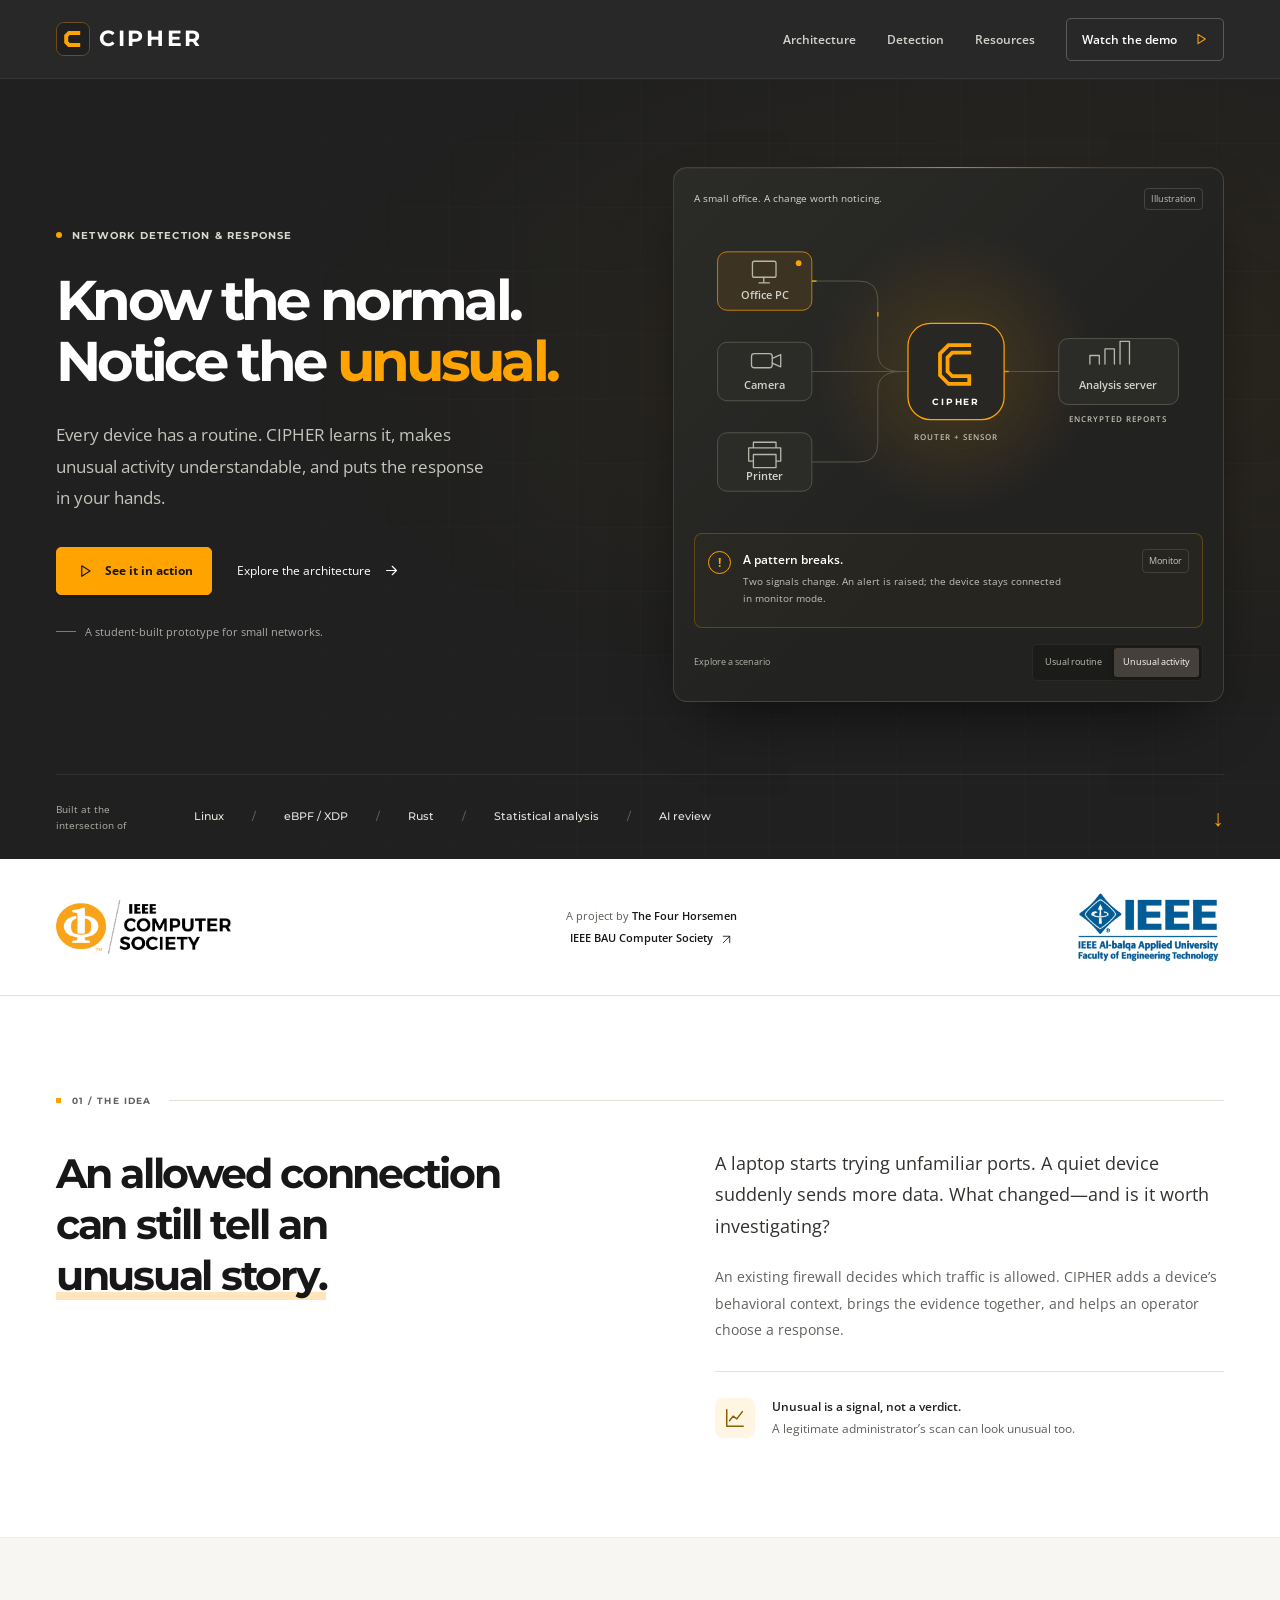
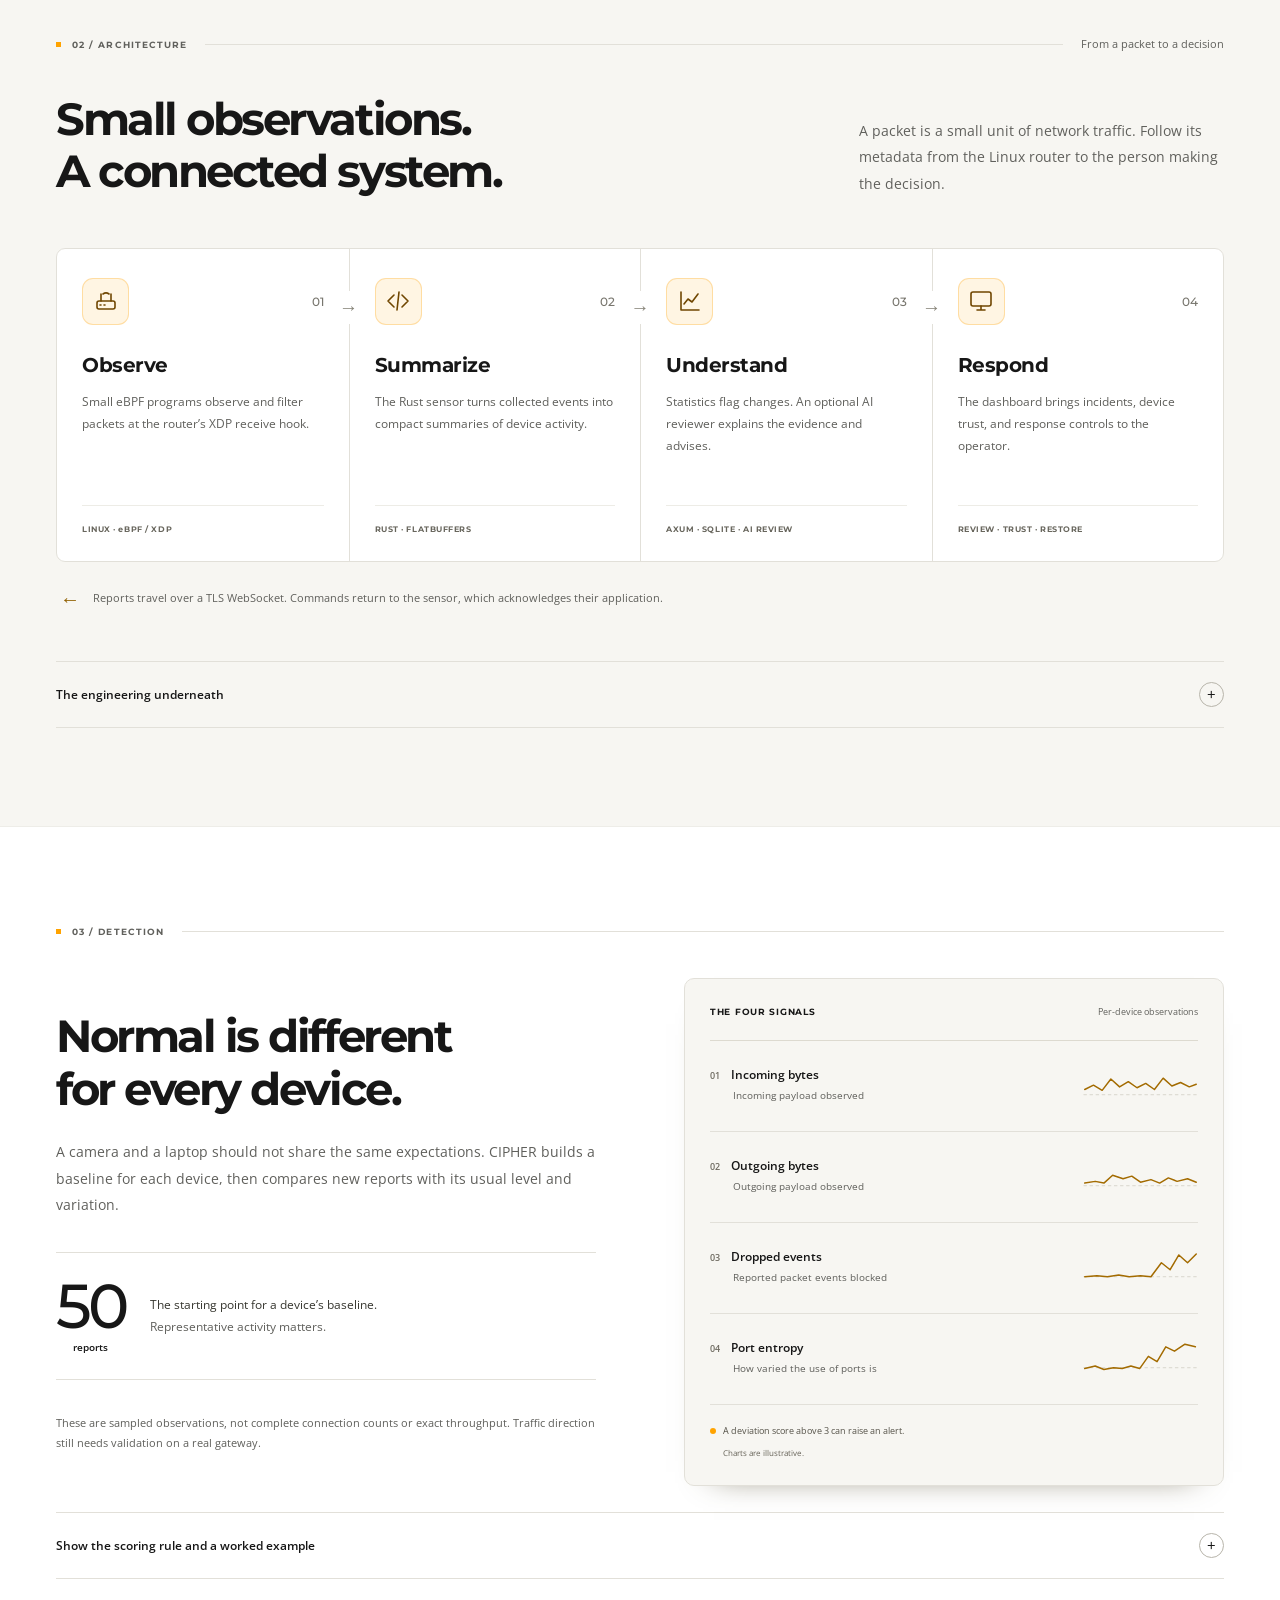
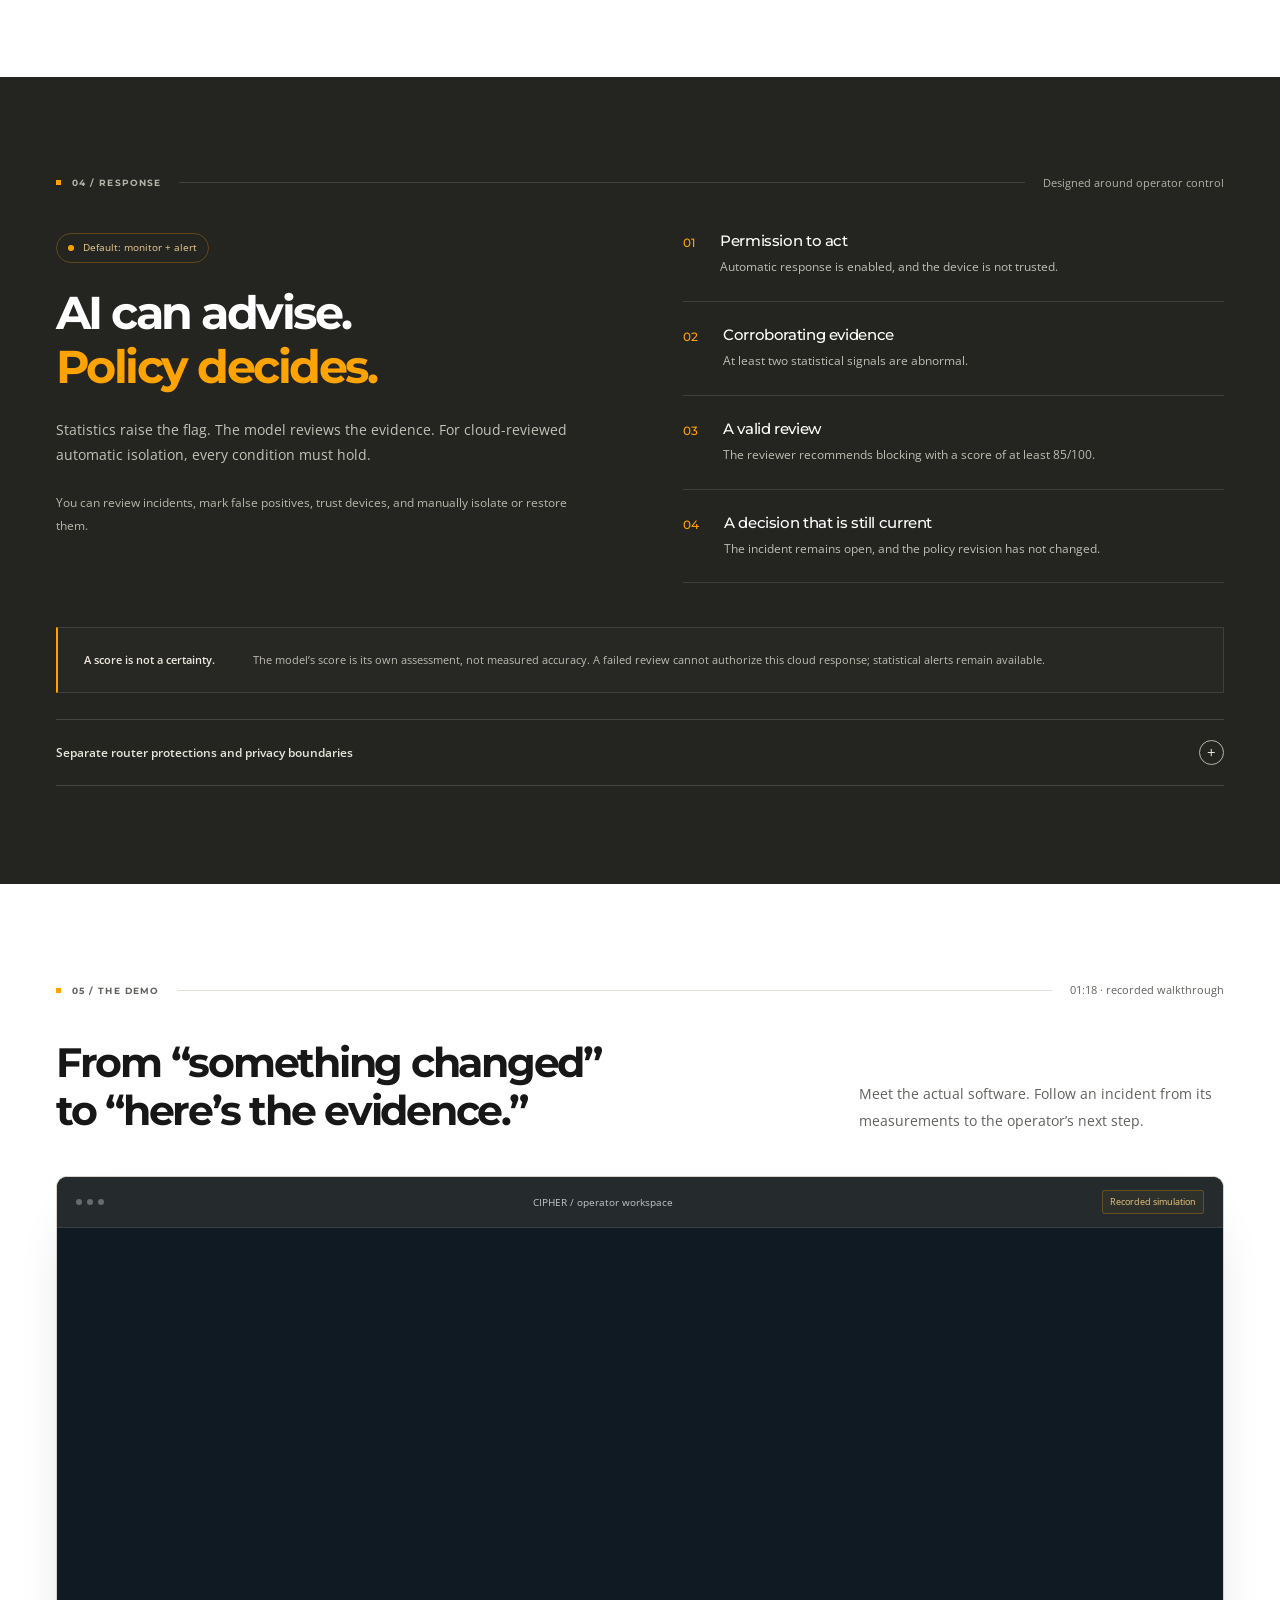
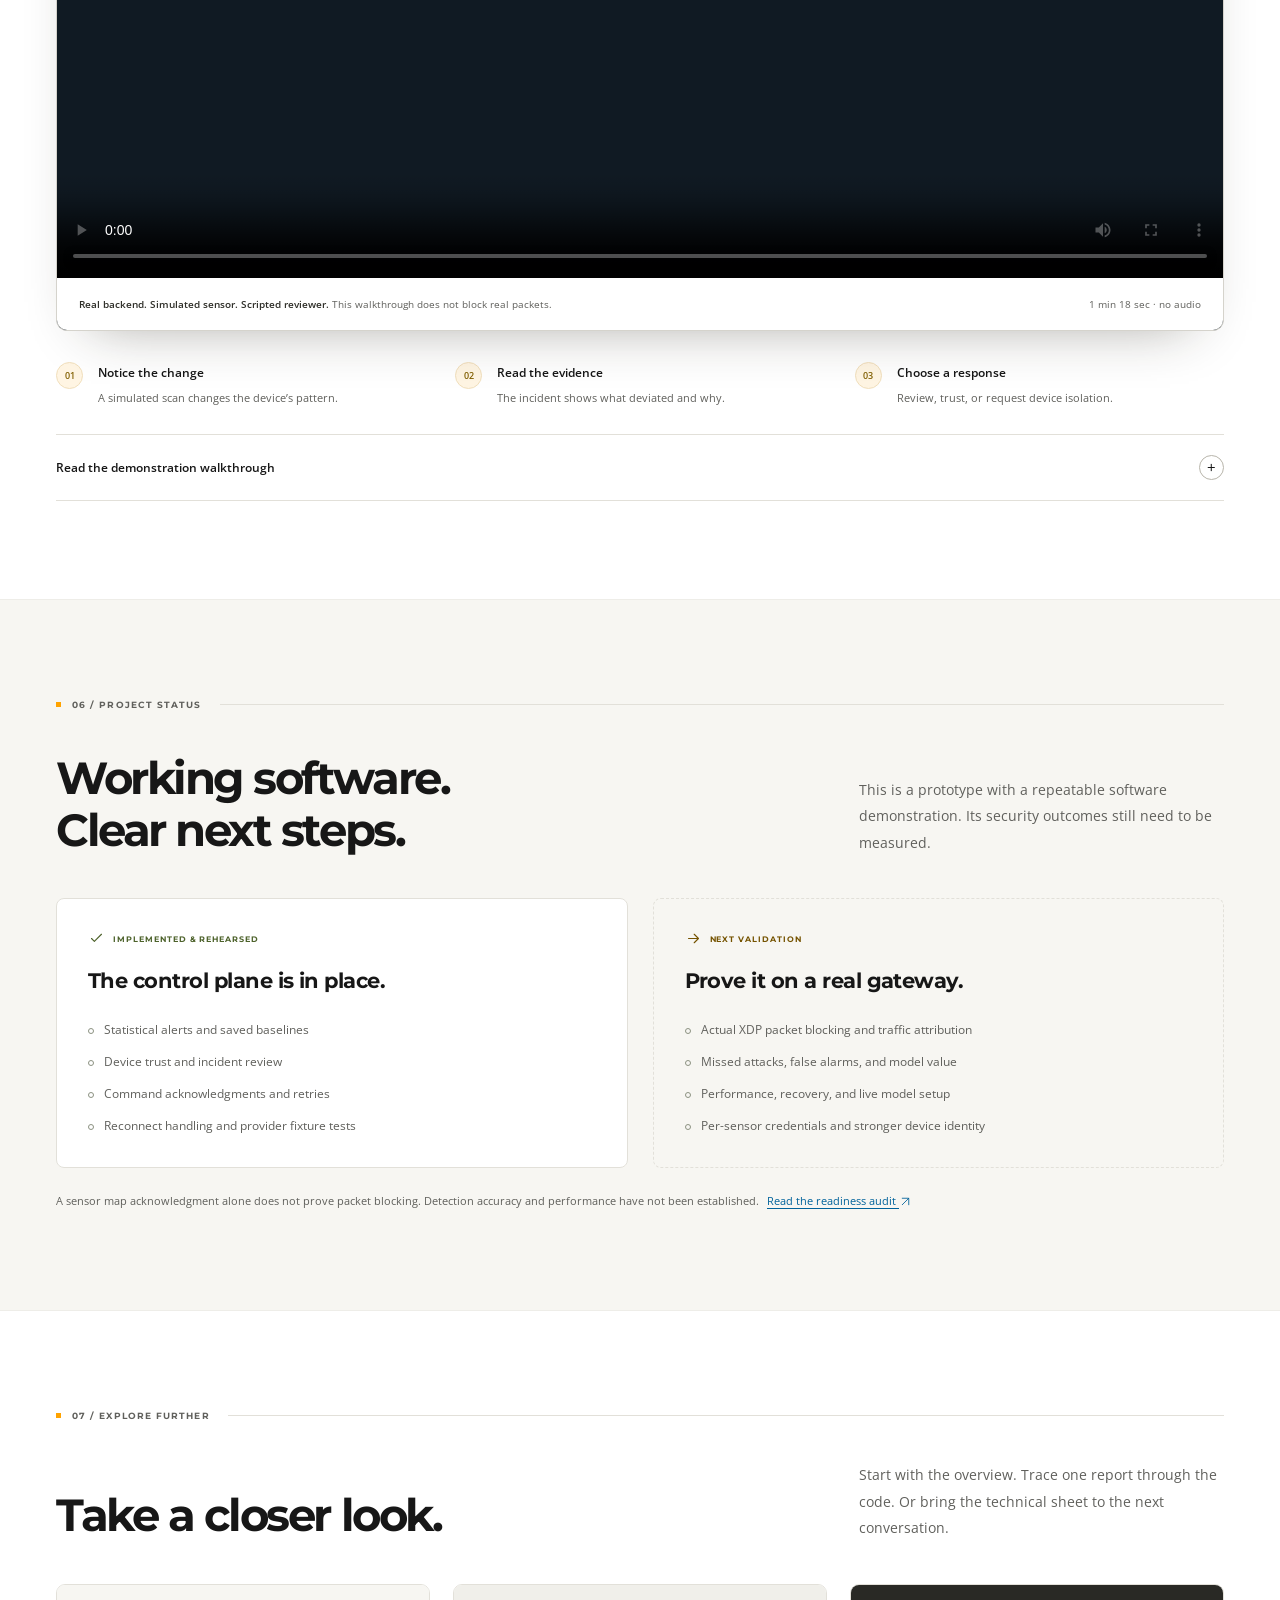
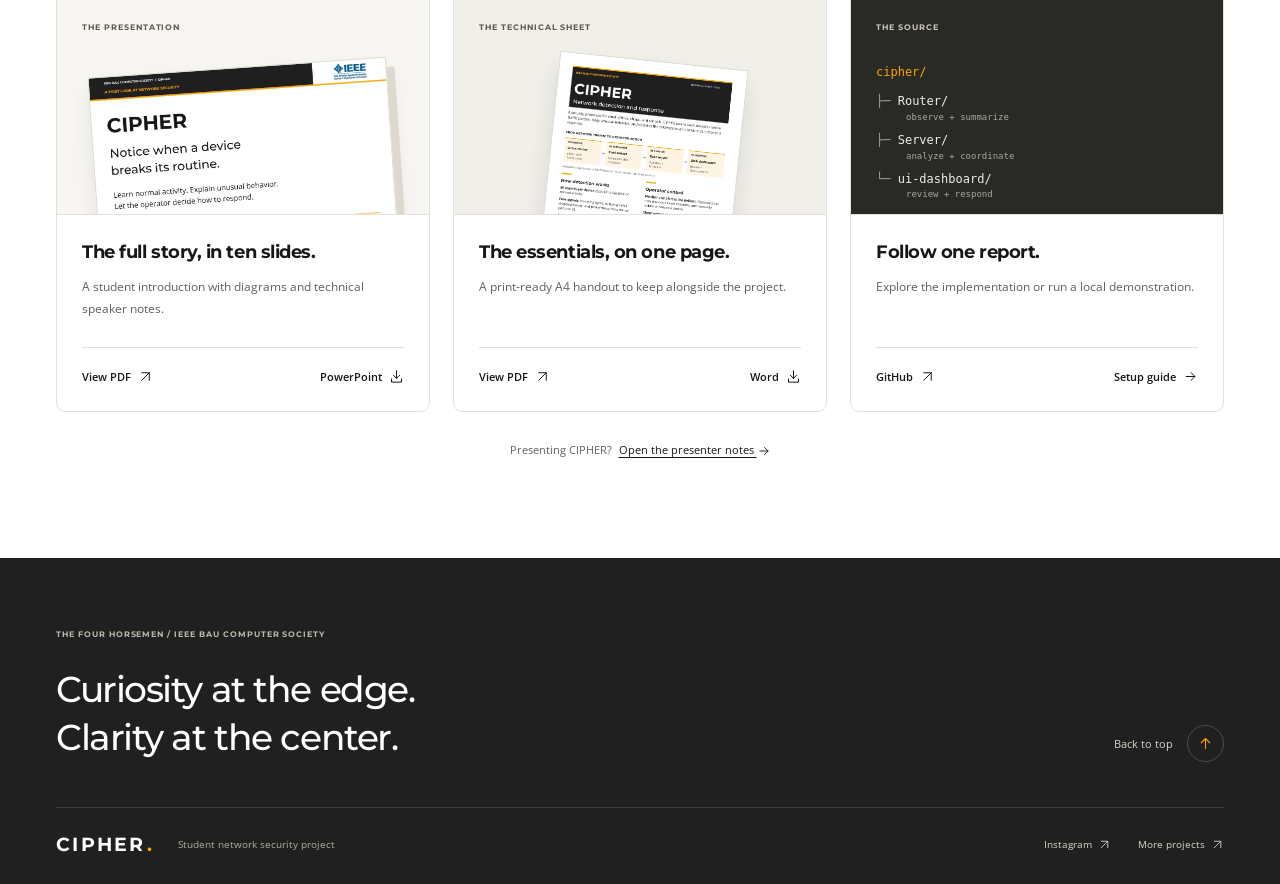
==== commit 96afe815: "Move CIPHER website and project links to /cipher/" ====
--- a/website/index.html
+++ b/website/index.html
@@ -6,11 +6,11 @@
   <meta name="theme-color" content="#202020">
   <title>CIPHER — Know the normal. Notice the unusual.</title>
   <meta name="description" content="Inside CIPHER, an IEEE BAU Computer Society network security prototype. Explore the architecture, watch the demo, and see how unusual device behavior becomes an actionable incident.">
-  <link rel="canonical" href="https://belalhamdan.com/ieee-cs-tech-project/">
+  <link rel="canonical" href="https://belalhamdan.com/cipher/">
   <meta property="og:title" content="CIPHER — Know the normal. Notice the unusual.">
   <meta property="og:description" content="Network security, from the packet to the person. An IEEE BAU Computer Society project.">
   <meta property="og:type" content="website">
-  <meta property="og:url" content="https://belalhamdan.com/ieee-cs-tech-project/">
+  <meta property="og:url" content="https://belalhamdan.com/cipher/">
   <link rel="icon" href="favicon.svg" type="image/svg+xml">
   <link rel="stylesheet" href="brand/brand.css">
   <link rel="stylesheet" href="style.css">
@@ -195,7 +195,7 @@
           <p><strong>Introduce unusual traffic.</strong> A simulated scan changes several measurements. An incident shows the evidence and a plain-language explanation. In monitor mode, the device stays connected.</p>
           <p><strong>Enable automatic response.</strong> Repeat the scenario. The server requests isolation when the gate passes; the dashboard waits for the simulated sensor’s acknowledgment.</p>
           <p><strong>Trust and recovery.</strong> Trusting the device preserves alerts and exempts it from automatic isolation. A reviewer failure leaves statistical alerts available without authorizing a cloud block. Reset prepares the next demonstration.</p>
-          <p>For the full presenter-led sequence, run <code>python3 scripts/booth.py tour</code> after starting the demo. See the <a href="https://github.com/Fleptor/ieee-cs-tech-project/blob/cipher/booth-readiness/docs/DEMO_GUIDE.md">demo guide</a>.</p>
+          <p>For the full presenter-led sequence, run <code>python3 scripts/booth.py tour</code> after starting the demo. See the <a href="https://github.com/Fleptor/cipher/blob/cipher/booth-readiness/docs/DEMO_GUIDE.md">demo guide</a>.</p>
         </div>
       </details>
     </section>
@@ -207,7 +207,7 @@
         <article class="status-card"><span class="status-label"><svg class="icon" aria-hidden="true"><use href="#i-check"/></svg> IMPLEMENTED &amp; REHEARSED</span><h3>The control plane is in place.</h3><ul><li>Statistical alerts and saved baselines</li><li>Device trust and incident review</li><li>Command acknowledgments and retries</li><li>Reconnect handling and provider fixture tests</li></ul></article>
         <article class="status-card next"><span class="status-label"><svg class="icon" aria-hidden="true"><use href="#i-arrow"/></svg> NEXT VALIDATION</span><h3>Prove it on a real gateway.</h3><ul><li>Actual XDP packet blocking and traffic attribution</li><li>Missed attacks, false alarms, and model value</li><li>Performance, recovery, and live model setup</li><li>Per-sensor credentials and stronger device identity</li></ul></article>
       </div>
-      <p class="status-foot">A sensor map acknowledgment alone does not prove packet blocking. Detection accuracy and performance have not been established. <a href="https://github.com/Fleptor/ieee-cs-tech-project/blob/cipher/booth-readiness/docs/BOOTH_READINESS.md">Read the readiness audit <svg class="icon" aria-hidden="true"><use href="#i-external"/></svg></a></p>
+      <p class="status-foot">A sensor map acknowledgment alone does not prove packet blocking. Detection accuracy and performance have not been established. <a href="https://github.com/Fleptor/cipher/blob/cipher/booth-readiness/docs/BOOTH_READINESS.md">Read the readiness audit <svg class="icon" aria-hidden="true"><use href="#i-external"/></svg></a></p>
     </div></section>
 
     <section class="section wrap resources-section" id="resources" aria-labelledby="resources-title">
@@ -216,7 +216,7 @@
       <div class="resource-grid">
         <article class="resource-card"><div class="resource-art deck-art"><span class="resource-type">THE PRESENTATION</span><img src="assets/deck-preview.webp" width="1000" height="563" loading="lazy" alt="Cover of the CIPHER slide deck, with Computer Society styling and the BAU branch logo"></div><div class="resource-body"><h3>The full story, in ten slides.</h3><p>A student introduction with diagrams and technical speaker notes.</p><div class="resource-actions"><a href="assets/CIPHER_Slide_Deck_Pitch.pdf">View PDF <svg class="icon" aria-hidden="true"><use href="#i-external"/></svg></a><a href="assets/CIPHER_Slide_Deck_Pitch.pptx" download>PowerPoint <svg class="icon" aria-hidden="true"><use href="#i-download"/></svg></a></div></div></article>
         <article class="resource-card"><div class="resource-art sheet-art"><span class="resource-type">THE TECHNICAL SHEET</span><img src="assets/sheet-preview.webp" width="636" height="900" loading="lazy" alt="The one-page CIPHER technical sheet, showing its architecture and response controls"></div><div class="resource-body"><h3>The essentials, on one page.</h3><p>A print-ready A4 handout to keep alongside the project.</p><div class="resource-actions"><a href="assets/CIPHER_Technical_Sheet.pdf">View PDF <svg class="icon" aria-hidden="true"><use href="#i-external"/></svg></a><a href="assets/CIPHER_Technical_Sheet.docx" download>Word <svg class="icon" aria-hidden="true"><use href="#i-download"/></svg></a></div></div></article>
-        <article class="resource-card code-card"><div class="resource-art code-art"><span class="resource-type">THE SOURCE</span><div class="code-tree" aria-hidden="true"><span>cipher/</span><p>├─ <b>Router/</b><small>observe + summarize</small></p><p>├─ <b>Server/</b><small>analyze + coordinate</small></p><p>└─ <b>ui-dashboard/</b><small>review + respond</small></p></div></div><div class="resource-body"><h3>Follow one report.</h3><p>Explore the implementation or run a local demonstration.</p><div class="resource-actions"><a href="https://github.com/Fleptor/ieee-cs-tech-project/tree/cipher/booth-readiness">GitHub <svg class="icon" aria-hidden="true"><use href="#i-external"/></svg></a><a href="https://github.com/Fleptor/ieee-cs-tech-project/blob/cipher/booth-readiness/docs/SETUP.md">Setup guide <svg class="icon" aria-hidden="true"><use href="#i-arrow"/></svg></a></div></div></article>
+        <article class="resource-card code-card"><div class="resource-art code-art"><span class="resource-type">THE SOURCE</span><div class="code-tree" aria-hidden="true"><span>cipher/</span><p>├─ <b>Router/</b><small>observe + summarize</small></p><p>├─ <b>Server/</b><small>analyze + coordinate</small></p><p>└─ <b>ui-dashboard/</b><small>review + respond</small></p></div></div><div class="resource-body"><h3>Follow one report.</h3><p>Explore the implementation or run a local demonstration.</p><div class="resource-actions"><a href="https://github.com/Fleptor/cipher/tree/cipher/booth-readiness">GitHub <svg class="icon" aria-hidden="true"><use href="#i-external"/></svg></a><a href="https://github.com/Fleptor/cipher/blob/cipher/booth-readiness/docs/SETUP.md">Setup guide <svg class="icon" aria-hidden="true"><use href="#i-arrow"/></svg></a></div></div></article>
       </div>
       <p class="notes-link">Presenting CIPHER? <a href="assets/CIPHER_Presenter_Notes.txt">Open the presenter notes <svg class="icon" aria-hidden="true"><use href="#i-arrow"/></svg></a></p>
     </section>
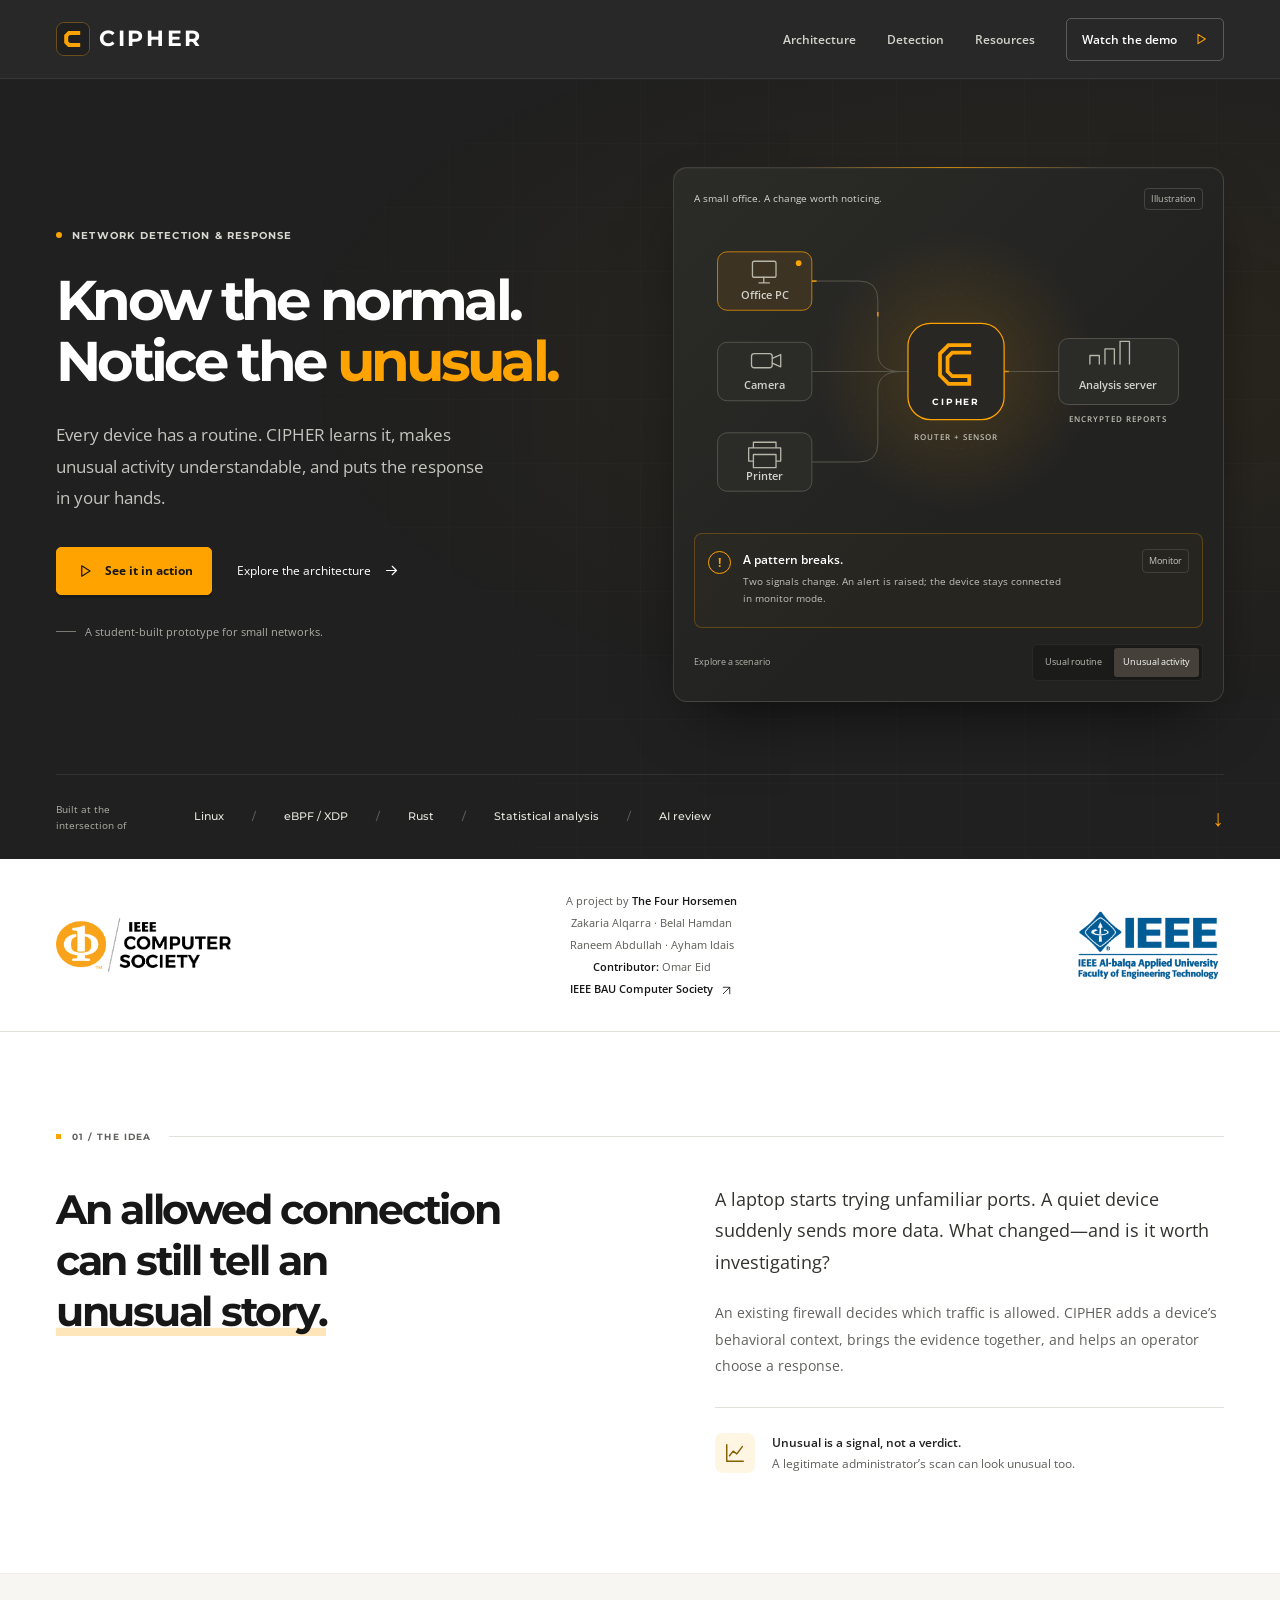
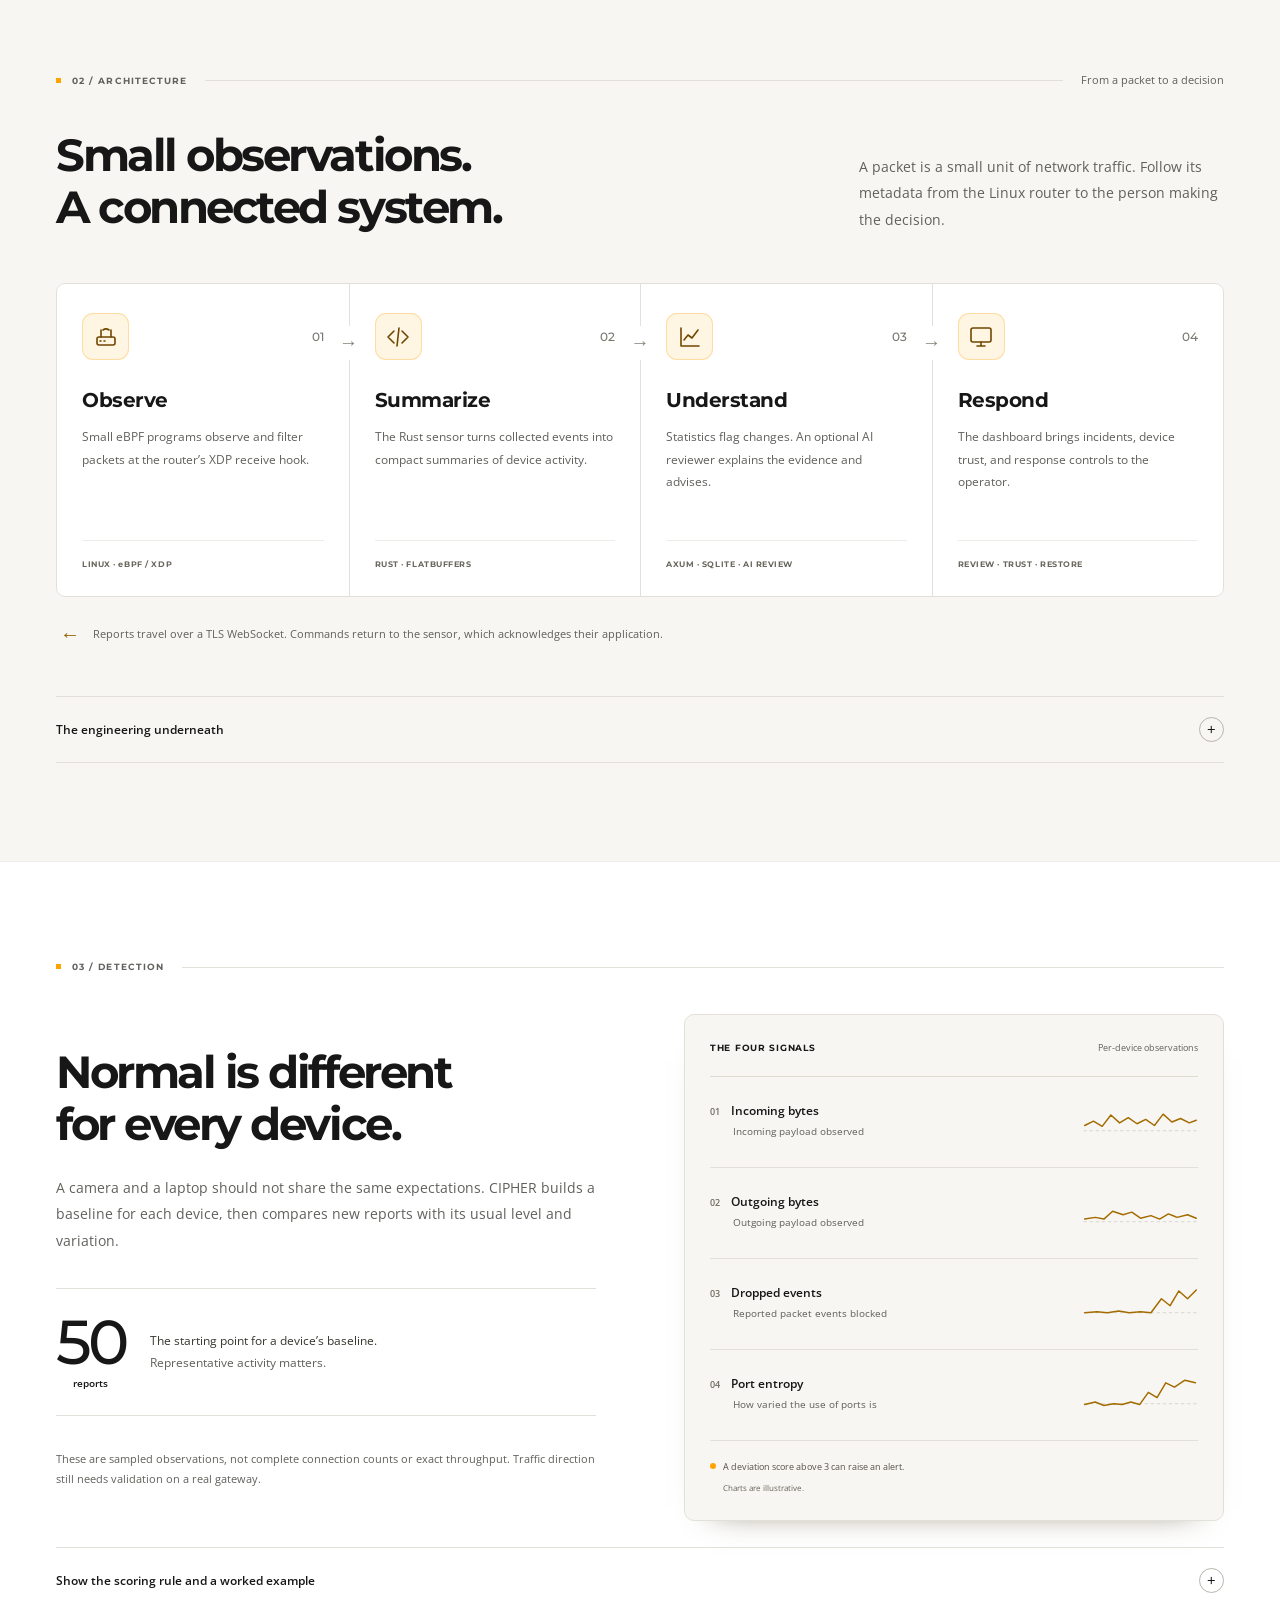
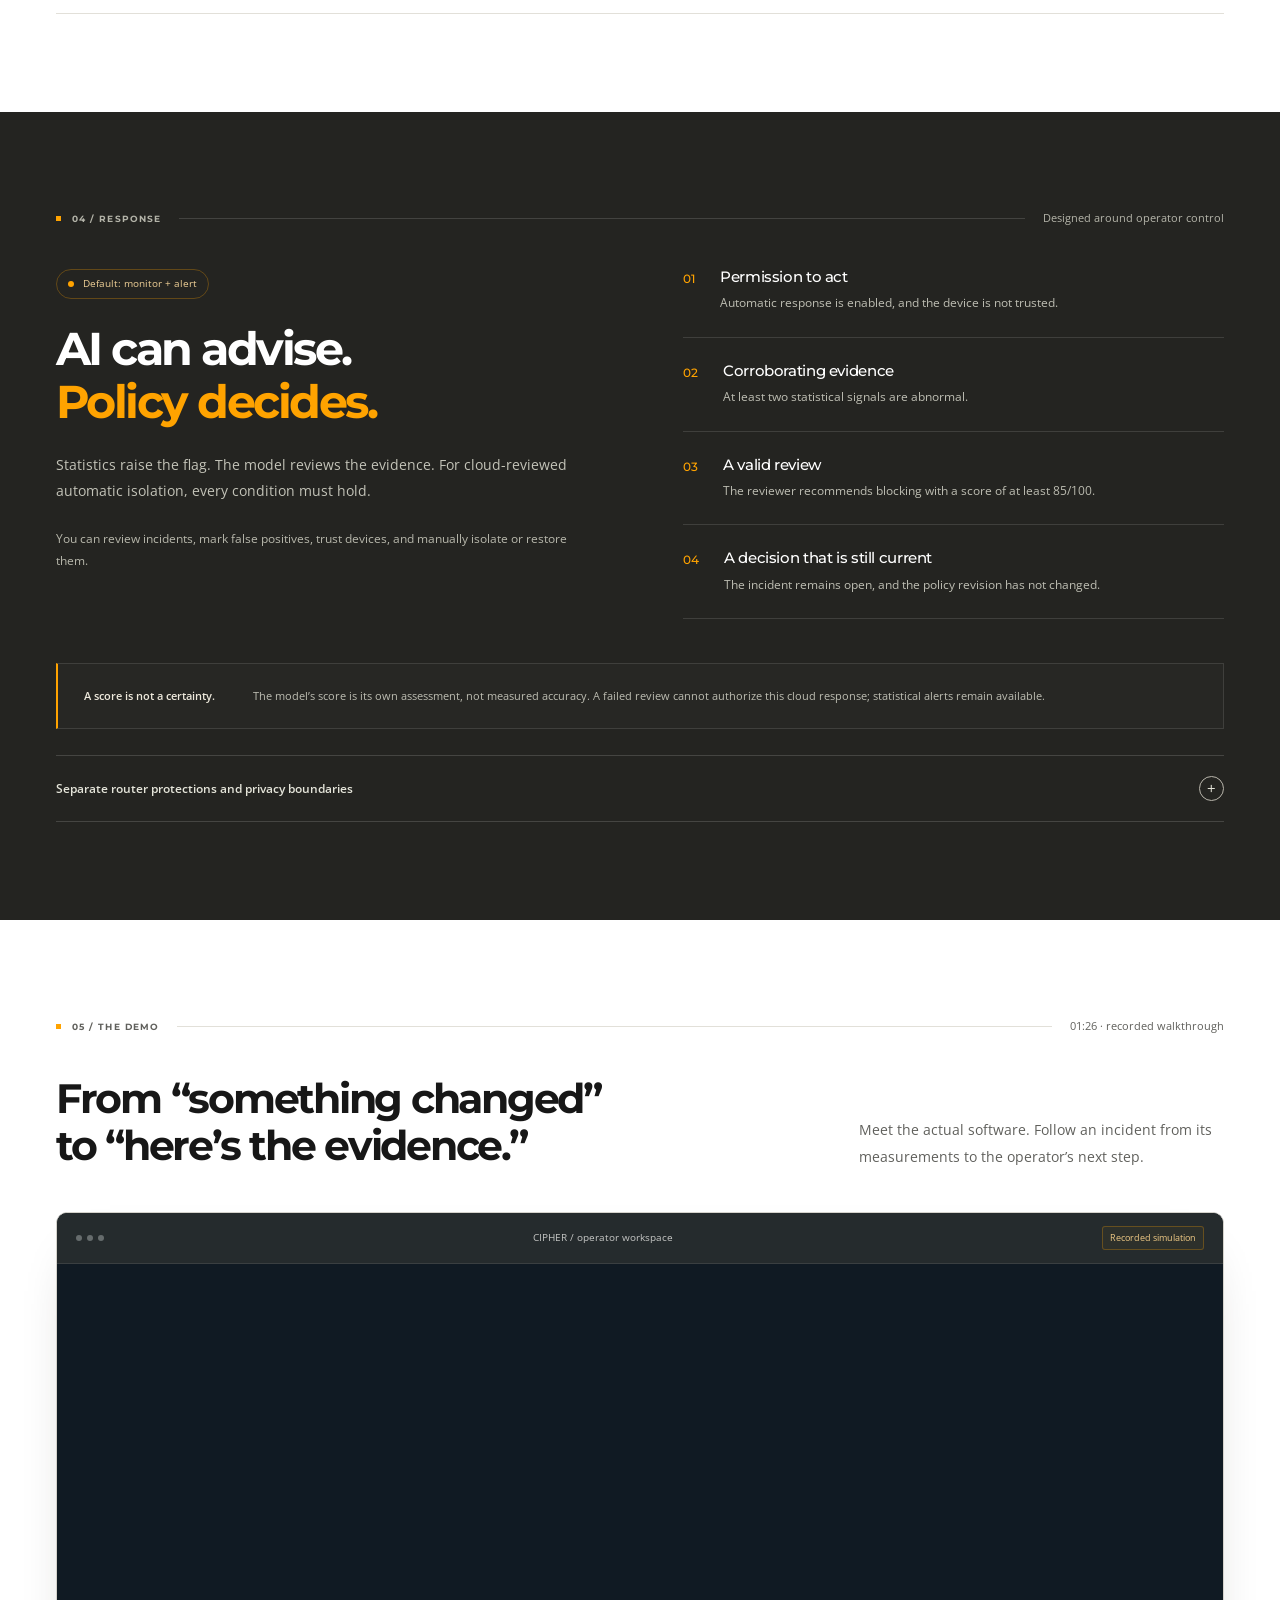
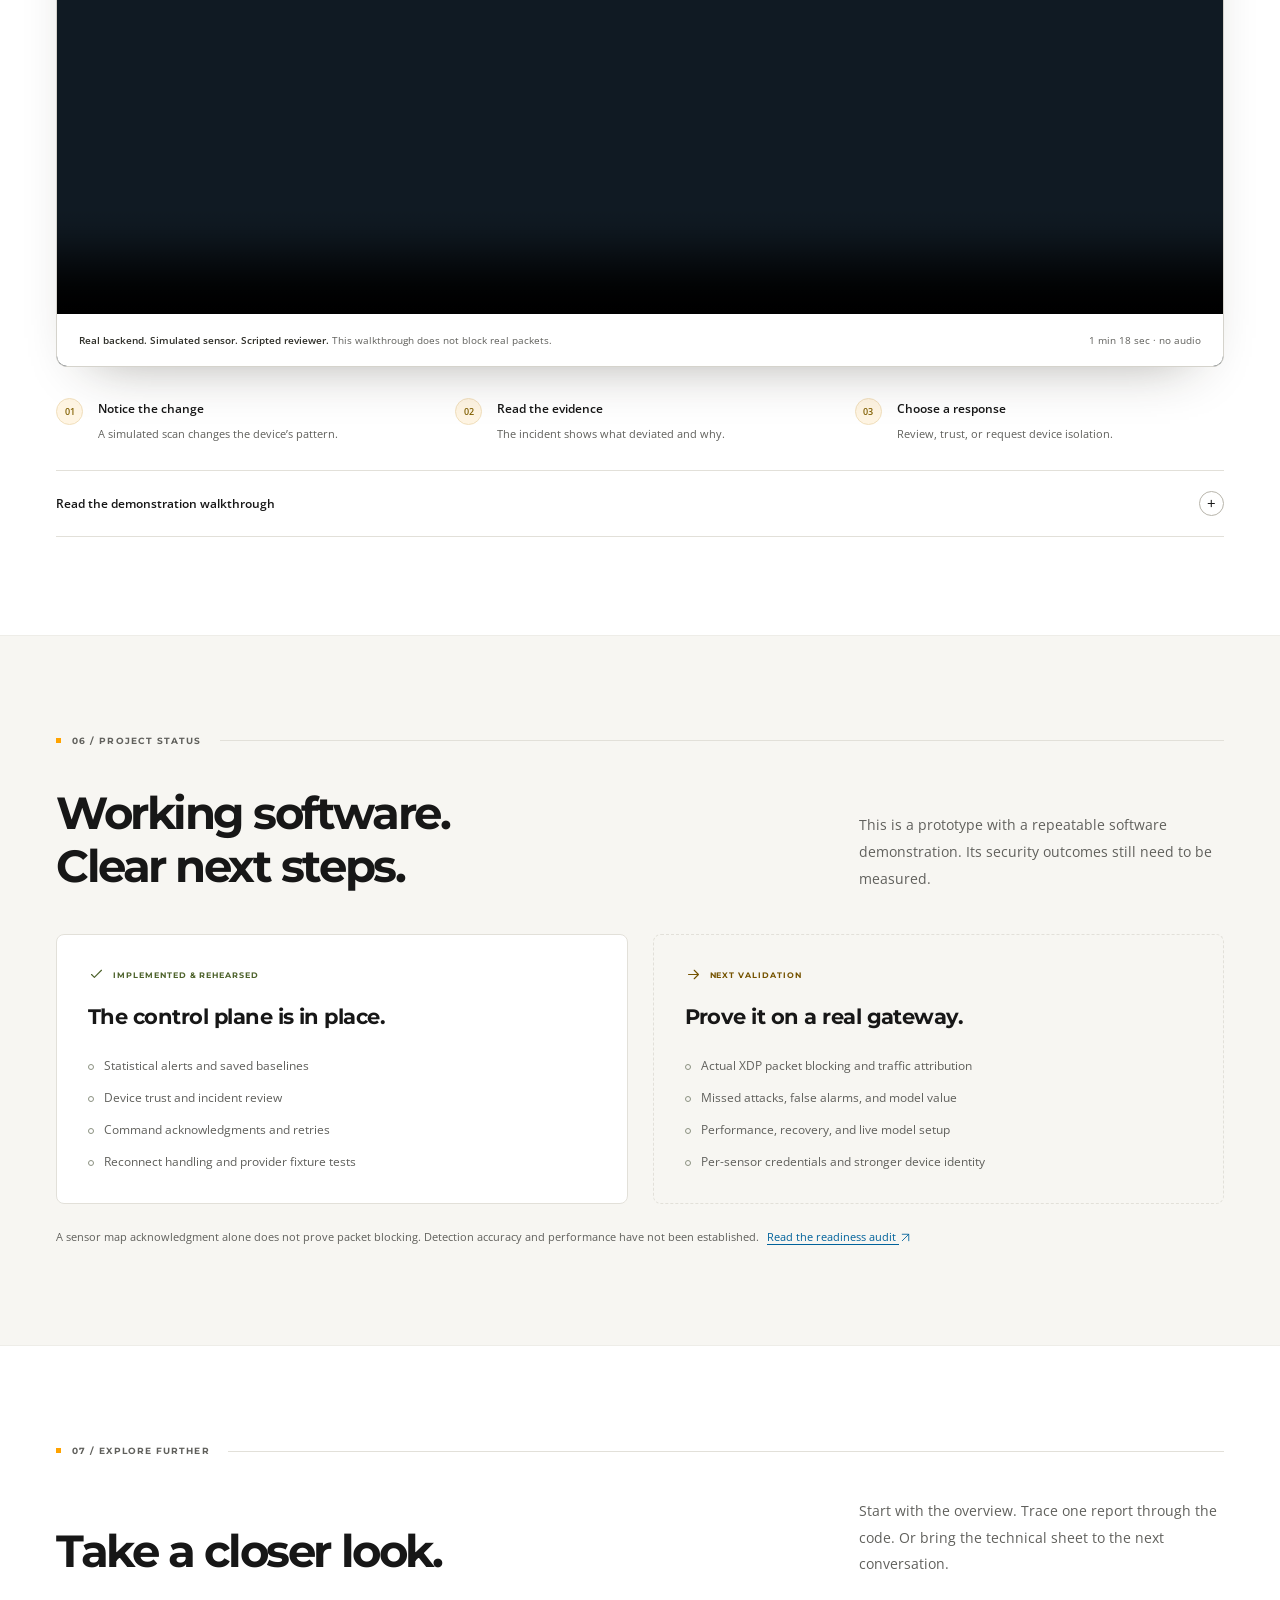
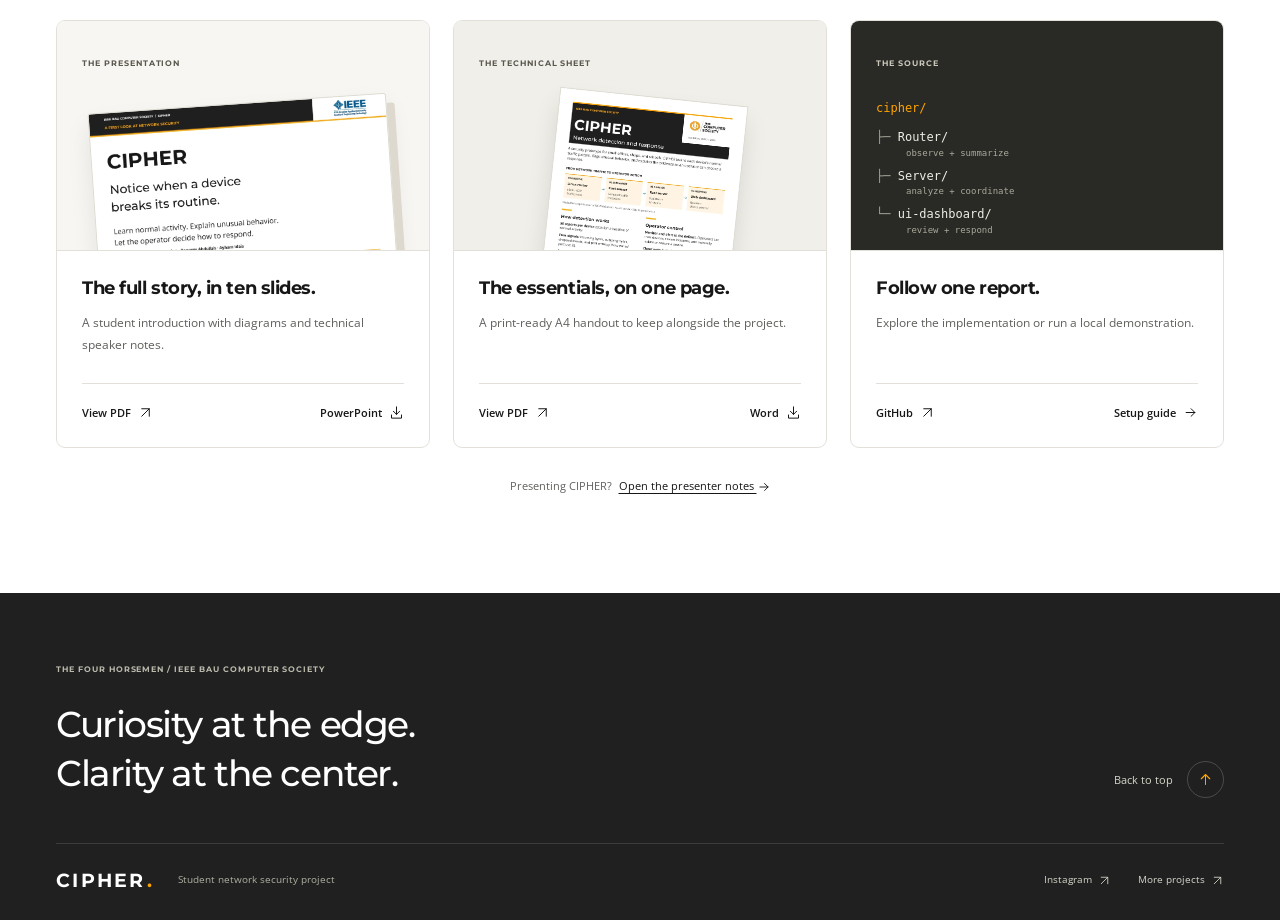
==== commit 6c9cebf3: "Credit Four Horsemen members and Omar Eid across project materials" ====
--- a/website/index.html
+++ b/website/index.html
@@ -1,6 +1,7 @@
 <!doctype html>
 <html lang="en">
 <head>
+<meta name="author" content="Zakaria Alqarra; Belal Hamdan; Raneem Abdullah; Ayham Idais (The Four Horsemen)">
   <meta charset="utf-8">
   <meta name="viewport" content="width=device-width, initial-scale=1">
   <meta name="theme-color" content="#202020">
@@ -89,7 +90,10 @@
     <div class="chapter-strip">
       <div class="wrap chapter-inner" role="group" aria-label="Project organizations">
         <img class="society-logo" src="brand/logos/ieee-computer-society.png" width="200" height="61" alt="IEEE Computer Society">
-        <p>A project by <strong>The Four Horsemen</strong><br><a href="https://www.instagram.com/ieee_bau_cs/">IEEE BAU Computer Society <svg class="icon" aria-hidden="true"><use href="#i-external"/></svg></a></p>
+        <p>A project by <strong>The Four Horsemen</strong><br>
+          Zakaria Alqarra · Belal Hamdan<br>Raneem Abdullah · Ayham Idais<br>
+          <strong>Contributor:</strong> Omar Eid<br>
+          <a href="https://www.instagram.com/ieee_bau_cs/">IEEE BAU Computer Society <svg class="icon" aria-hidden="true"><use href="#i-external"/></svg></a></p>
         <img class="branch-logo" src="brand/logos/ieee-bau-branch.png" width="164" height="80" alt="IEEE Al-Balqa Applied University, Faculty of Engineering Technology student branch">
       </div>
     </div>
@@ -177,7 +181,7 @@
     </section>
 
     <section class="section wrap demo-section" id="demo" aria-labelledby="demo-title">
-      <div class="section-index"><span>05 / THE DEMO</span><span class="index-line"></span><span class="section-aside">01:18 · recorded walkthrough</span></div>
+      <div class="section-index"><span>05 / THE DEMO</span><span class="index-line"></span><span class="section-aside">01:26 · recorded walkthrough</span></div>
       <div class="section-heading"><h2 id="demo-title">From “something changed”<br>to “here’s the evidence.”</h2><p>Meet the actual software. Follow an incident from its measurements to the operator’s next step.</p></div>
       <figure class="demo-figure">
         <div class="demo-toolbar"><span class="window-dots" aria-hidden="true"><i></i><i></i><i></i></span><span>CIPHER / operator workspace</span><span class="demo-tag">Recorded simulation</span></div>
